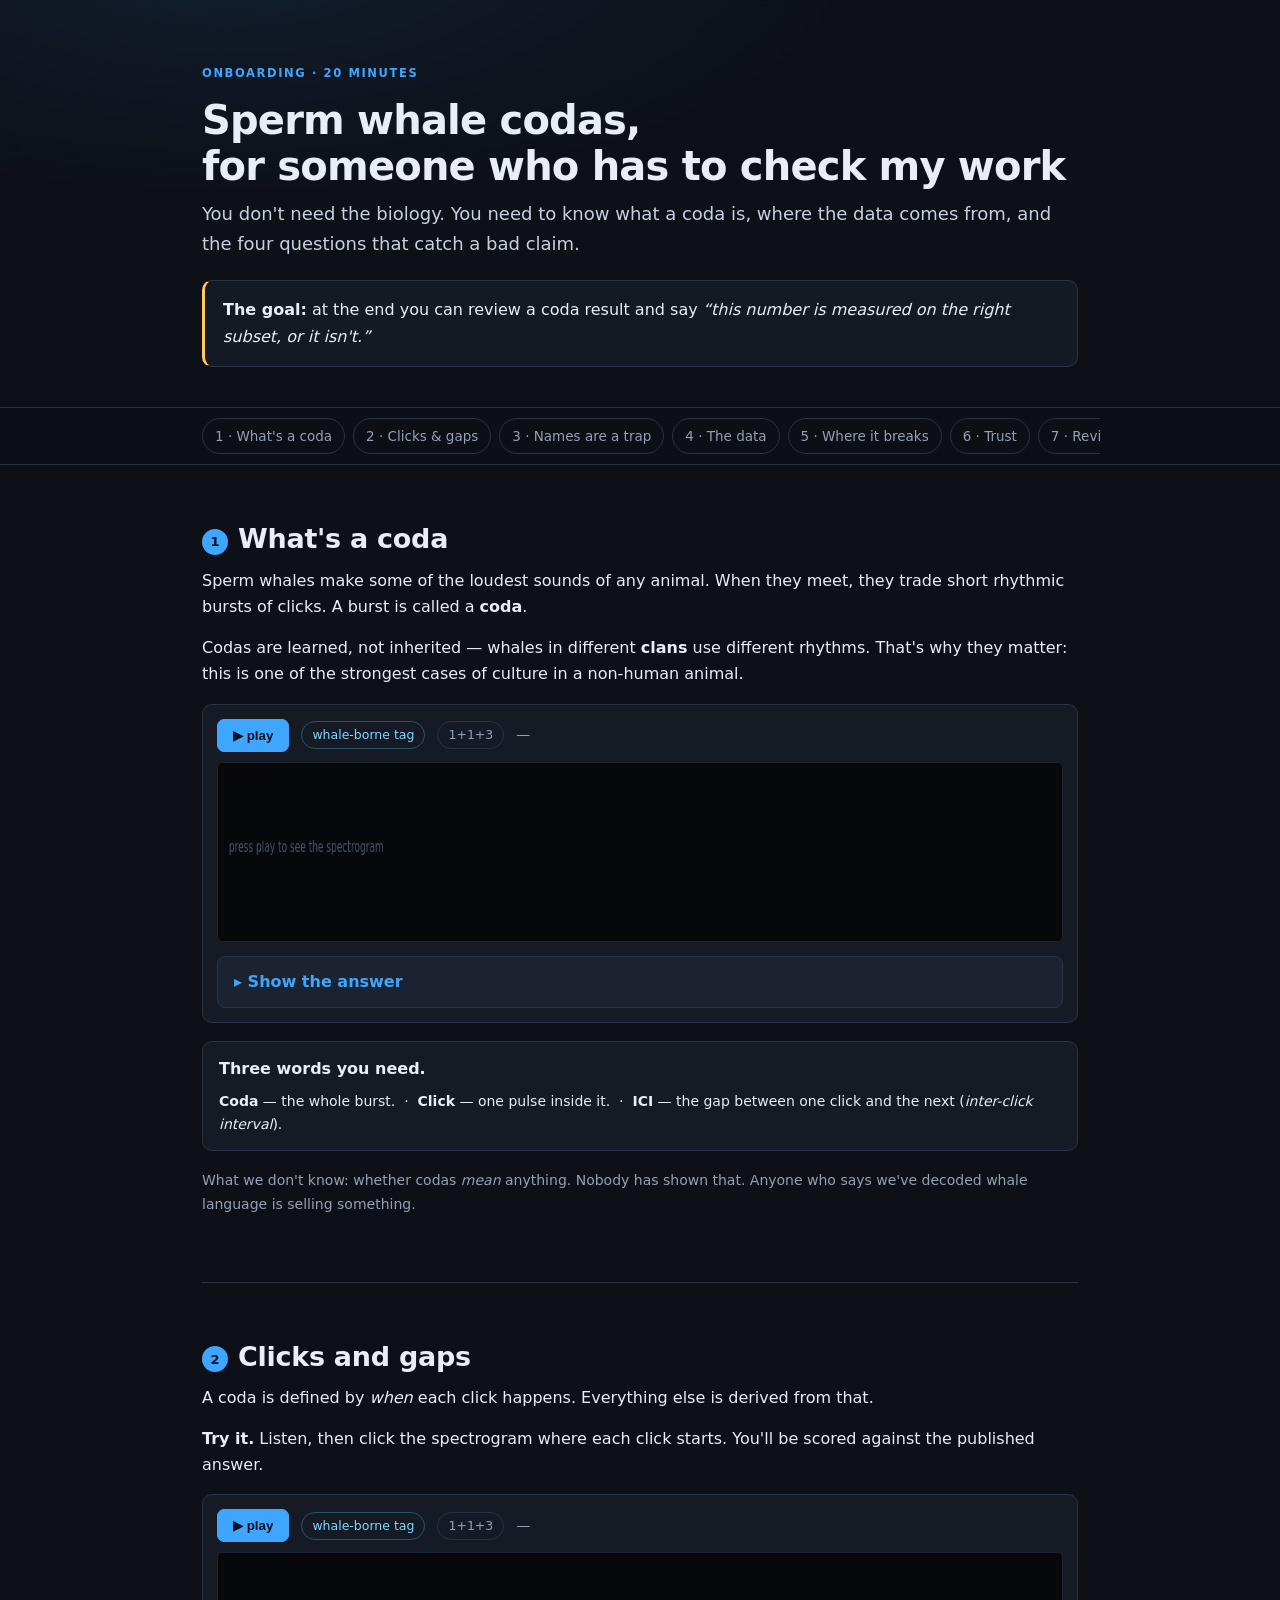
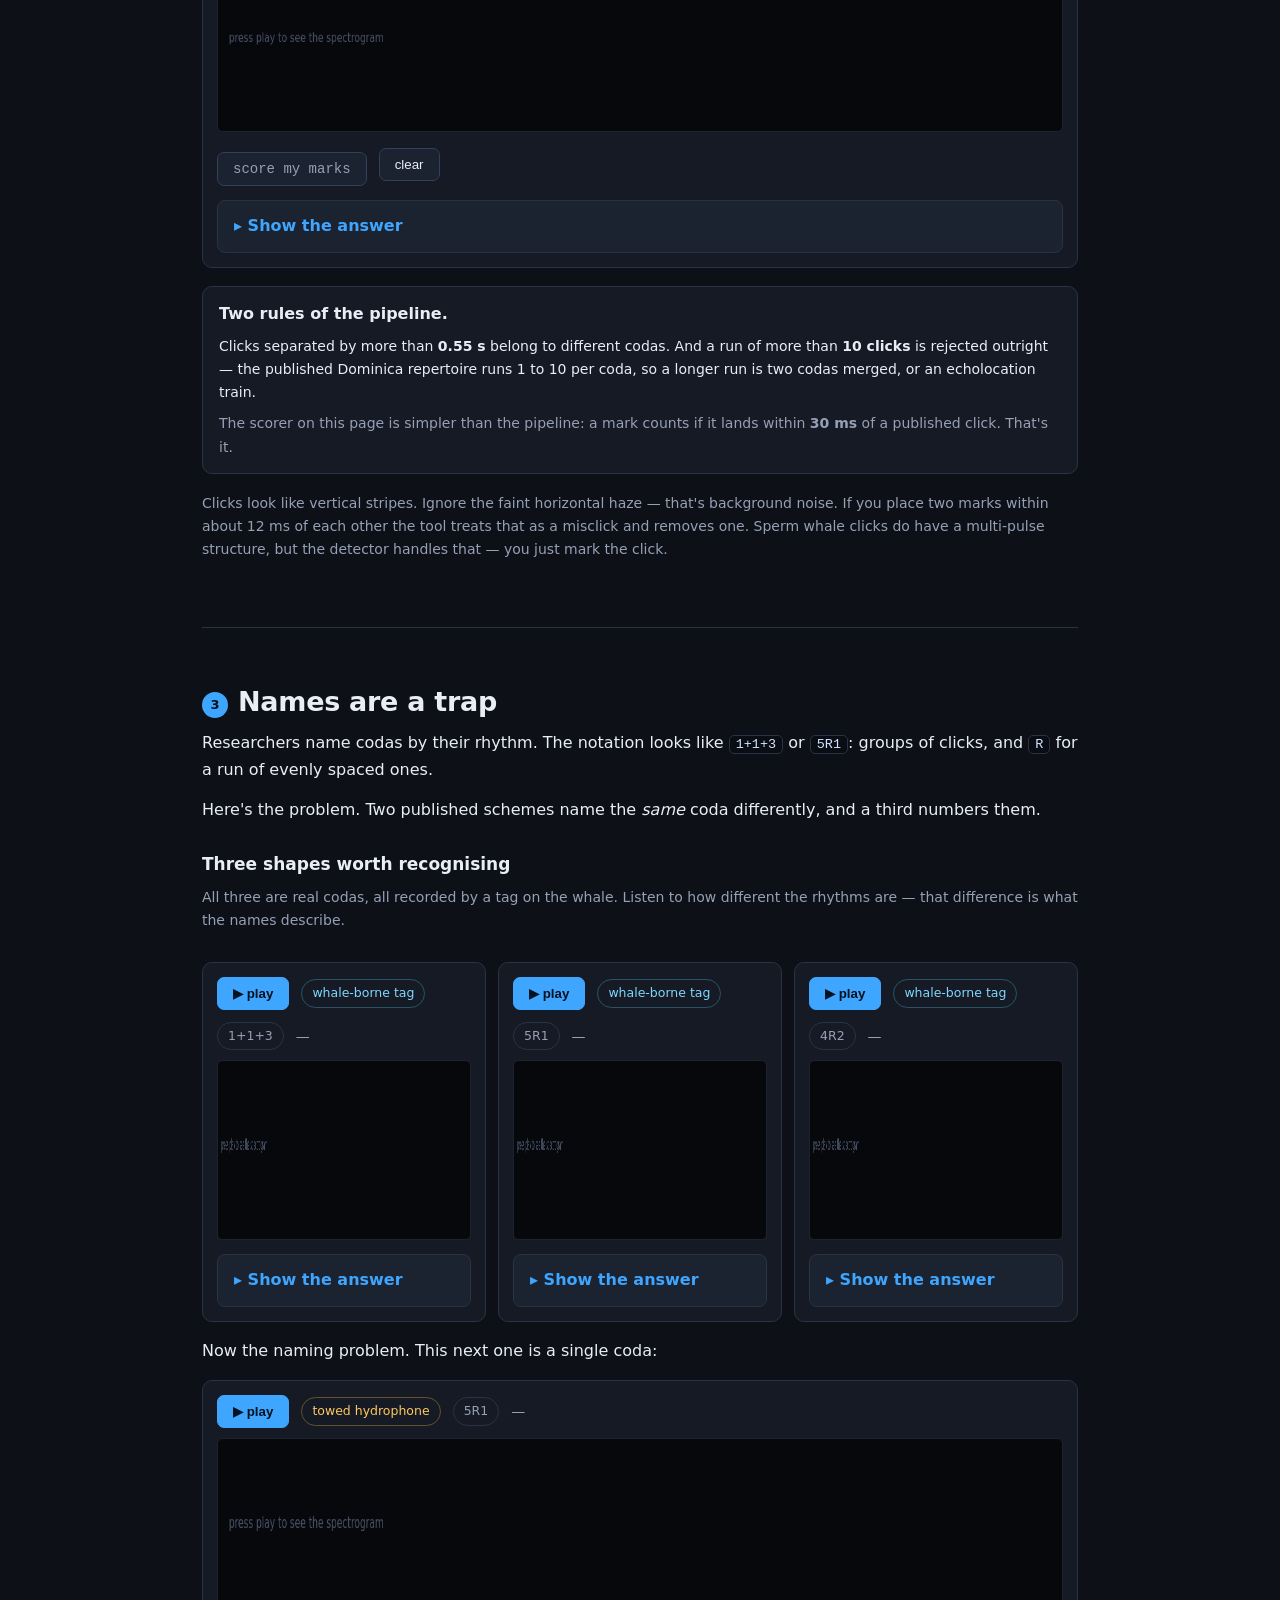
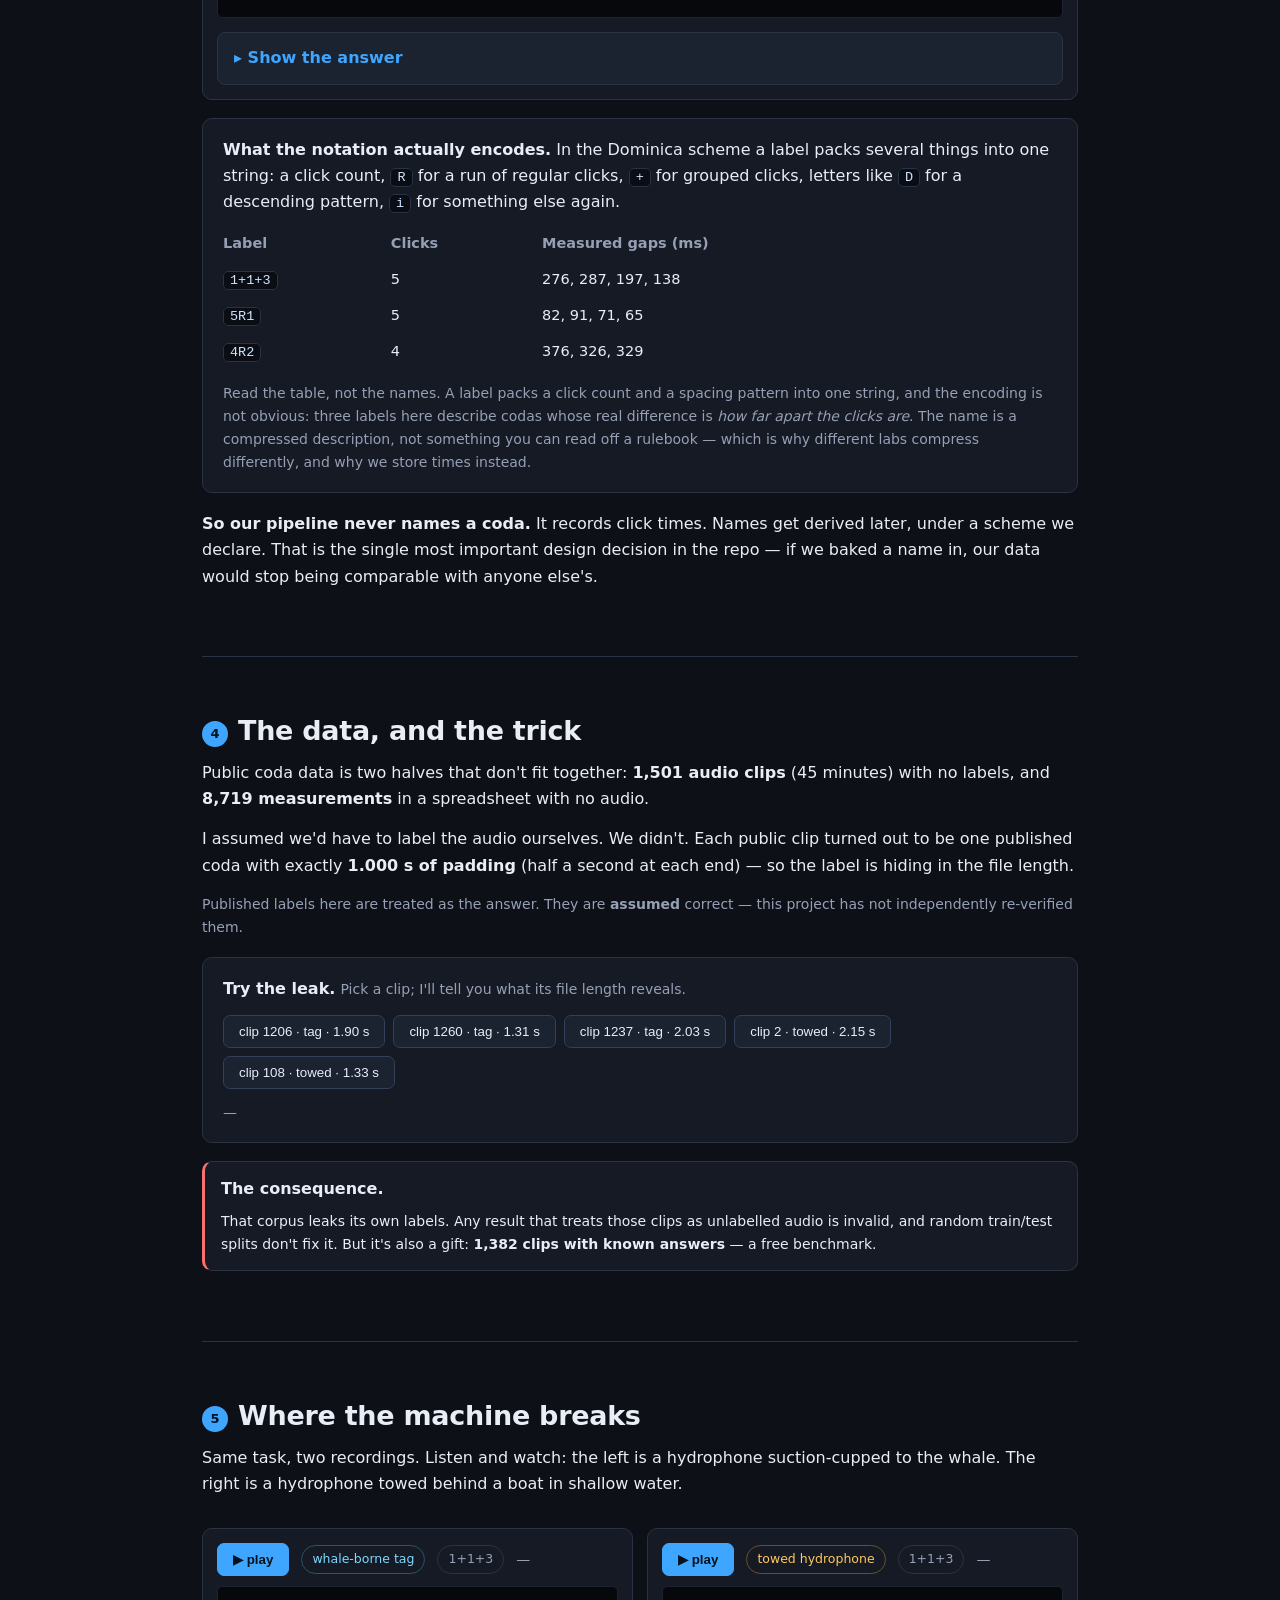
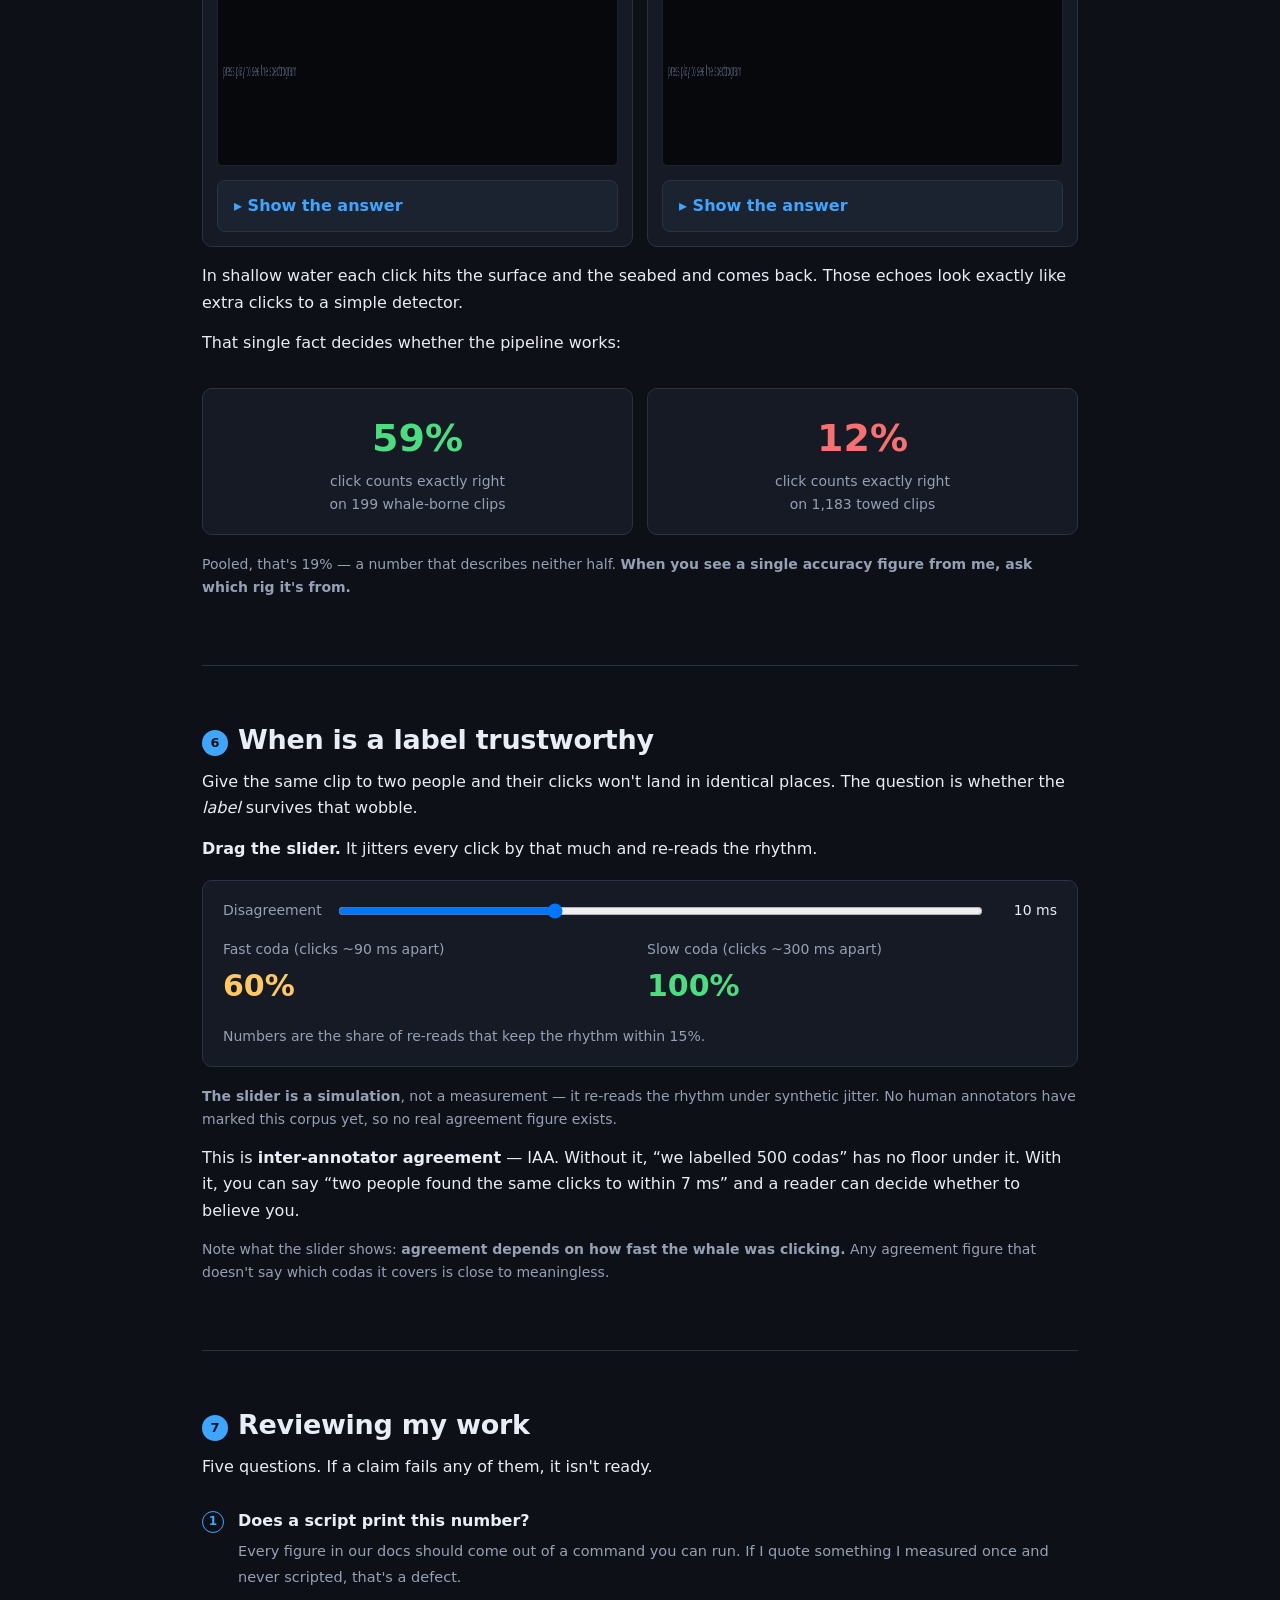
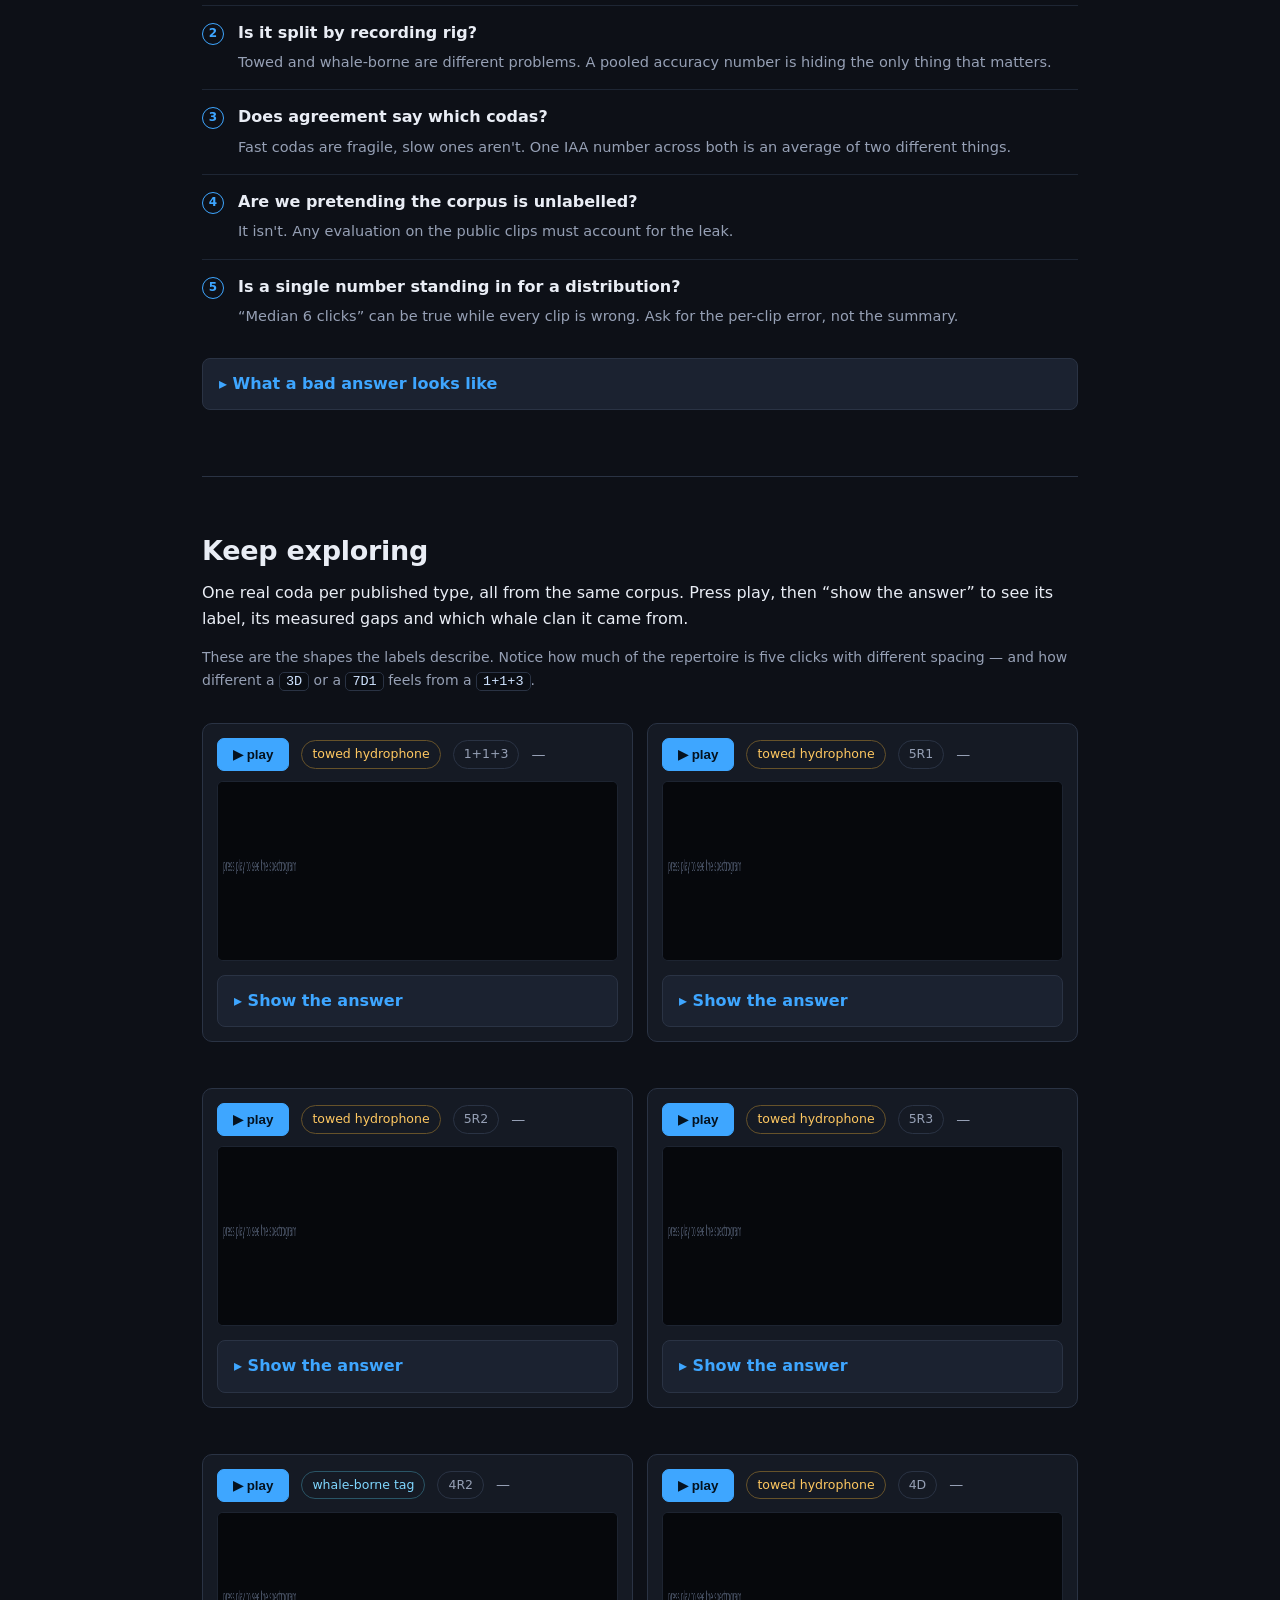
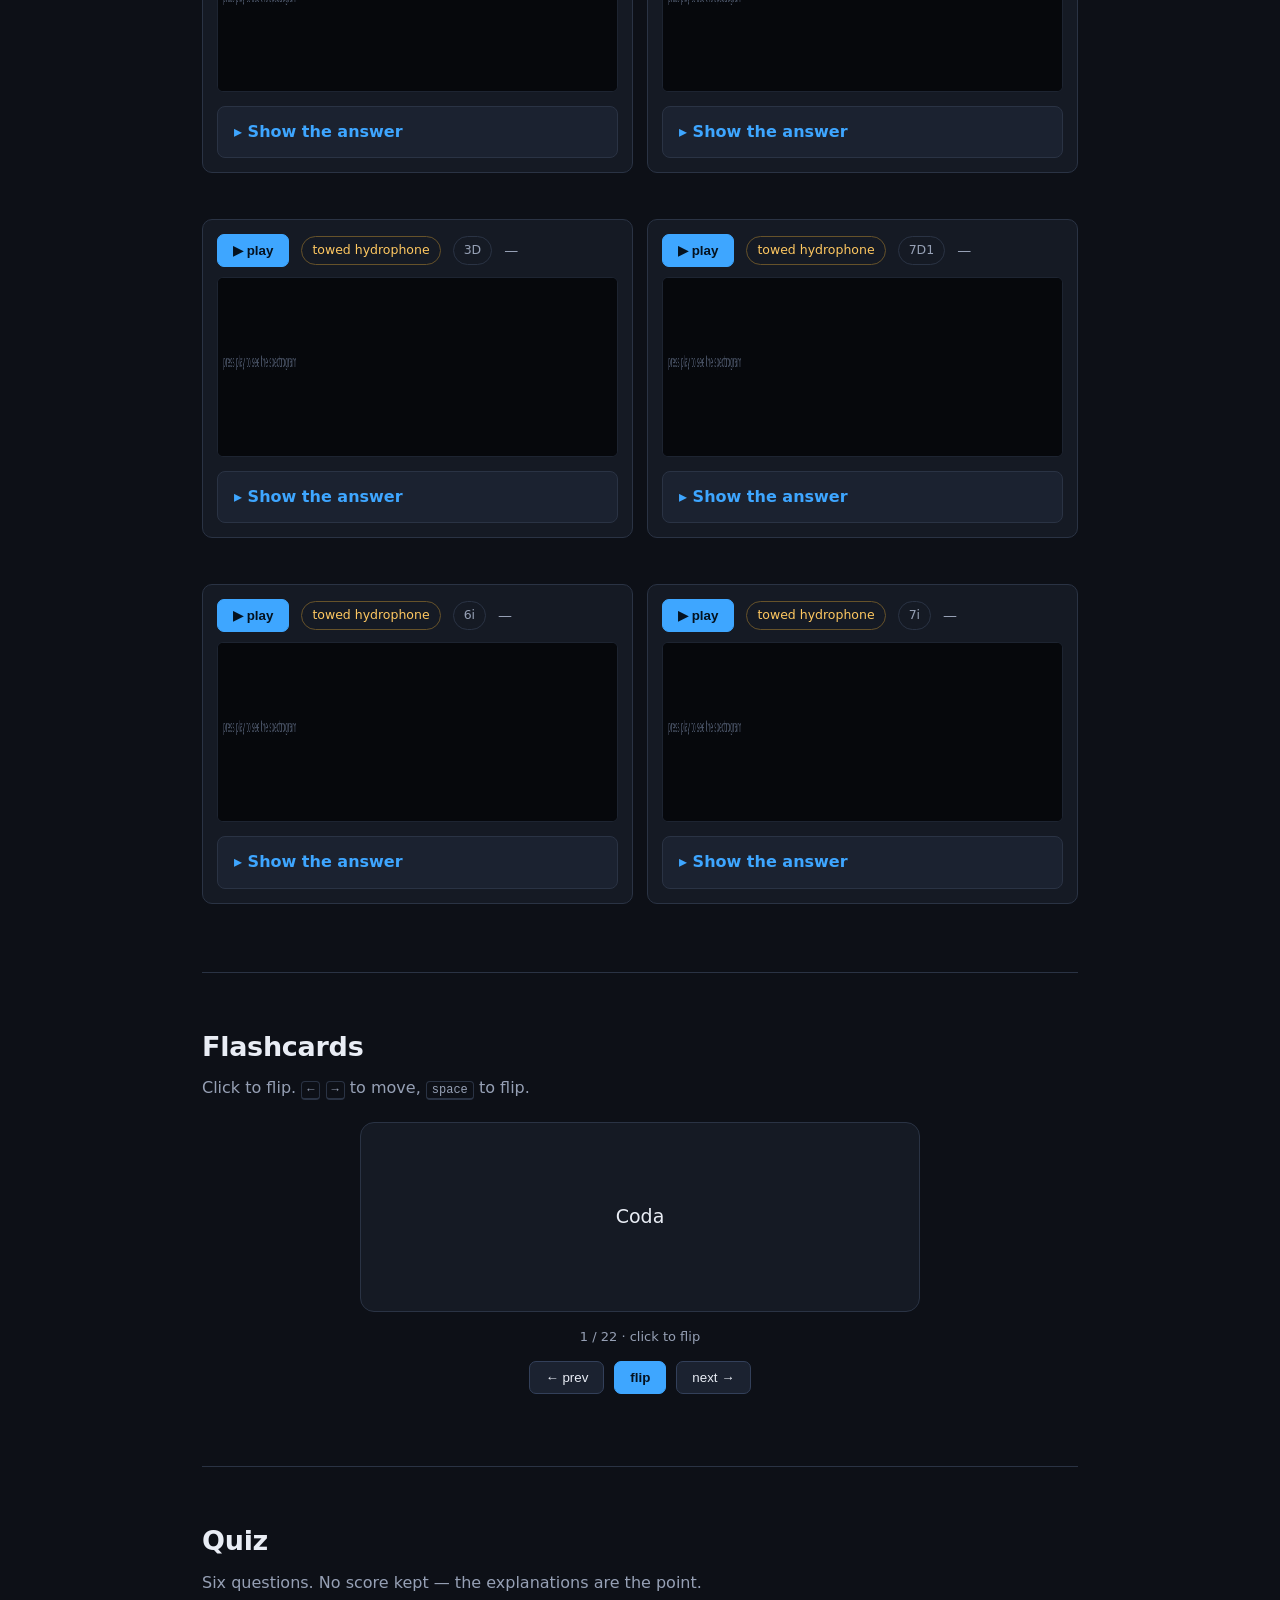
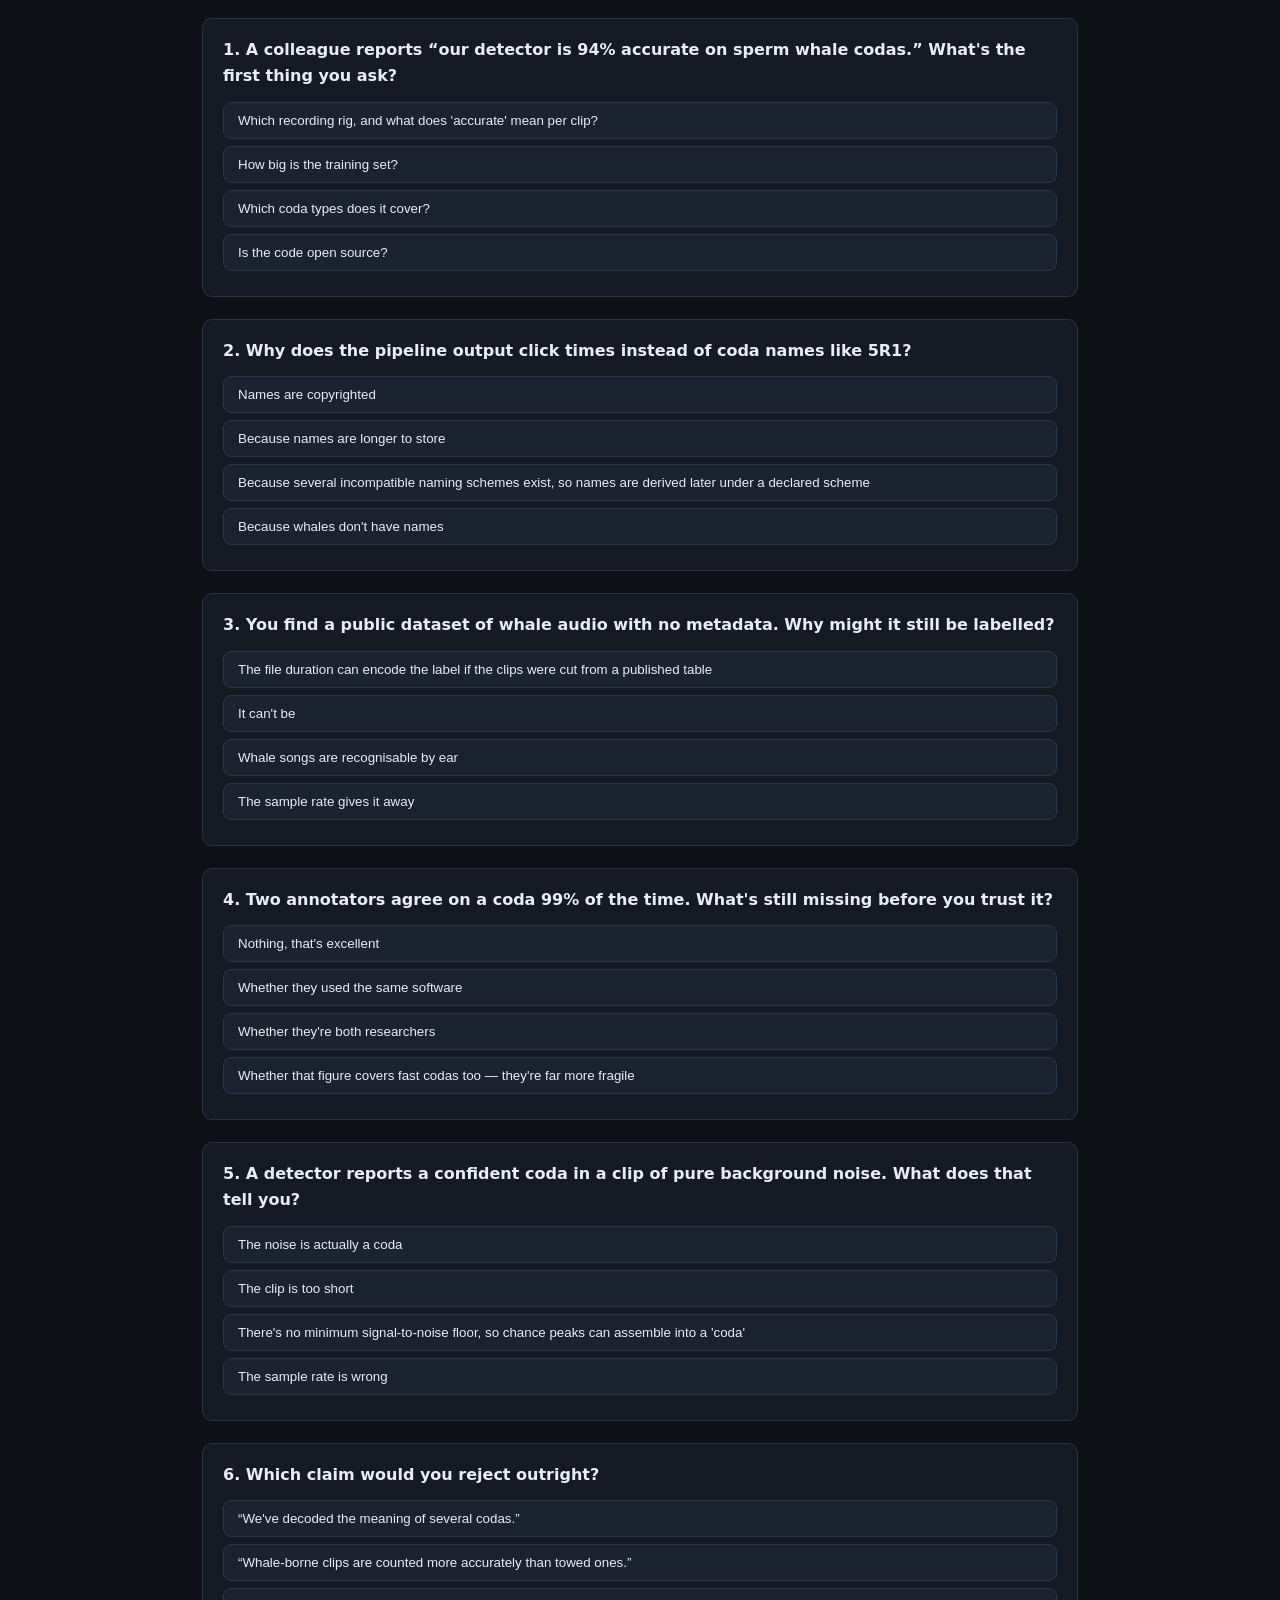
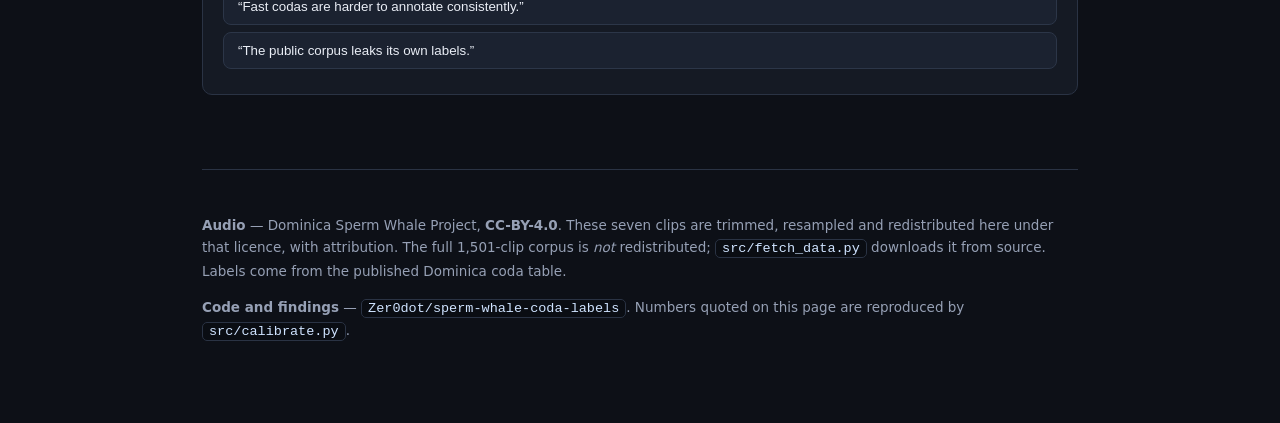
==== site/index.html @ 3d3caa77 "Let the reader browse the repertoire Adds ten more labelled clips, one per published coda type, in a" ====
<!DOCTYPE html>
<html lang="en">
<head>
<meta charset="utf-8">
<meta name="viewport" content="width=device-width,initial-scale=1">
<title>Sperm whale codas — a speedrun</title>
<link rel="stylesheet" href="style.css">
</head>
<body>

<header class="hero">
  <div class="wrap">
    <div class="eyebrow">Onboarding · 20 minutes</div>
    <h1>Sperm whale codas,<br>for someone who has to check my work</h1>
    <p class="lead">You don't need the biology. You need to know what a coda is, where the
      data comes from, and the four questions that catch a bad claim.</p>
    <div class="goal">
      <b>The goal:</b> at the end you can review a coda result and say
      <em>“this number is measured on the right subset, or it isn't.”</em>
    </div>
  </div>
</header>

<nav><div class="wrap">
  <a href="#l1">1 · What's a coda</a>
  <a href="#l2">2 · Clicks &amp; gaps</a>
  <a href="#l3">3 · Names are a trap</a>
  <a href="#l4">4 · The data</a>
  <a href="#l5">5 · Where it breaks</a>
  <a href="#l6">6 · Trust</a>
  <a href="#l7">7 · Reviewing me</a>
  <a href="#explore">Explore</a>
  <a href="#cards">Flashcards</a>
  <a href="#quiz">Quiz</a>
</div></nav>

<main class="wrap">

<!-- ───────────────────────────── 1 ───────────────────────────── -->
<section class="lesson" id="l1">
  <h2><span class="num">1</span>What's a coda</h2>
  <p>Sperm whales make some of the loudest sounds of any animal. When they meet, they trade short
    rhythmic bursts of clicks. A burst is called a <b>coda</b>.</p>
  <p>Codas are learned, not inherited — whales in different <b>clans</b> use different rhythms.
    That's why they matter: this is one of the strongest cases of culture in a non-human animal.</p>

  <div class="player" data-clip="tag113"></div>

  <div class="card tight">
    <b>Three words you need.</b>
    <p class="small" style="margin:8px 0 0">
      <b>Coda</b> — the whole burst. &nbsp;·&nbsp;
      <b>Click</b> — one pulse inside it. &nbsp;·&nbsp;
      <b>ICI</b> — the gap between one click and the next (<i>inter-click interval</i>).
    </p>
  </div>

  <p class="dim small">What we don't know: whether codas <em>mean</em> anything. Nobody has
    shown that. Anyone who says we've decoded whale language is selling something.</p>
</section>

<!-- ───────────────────────────── 2 ───────────────────────────── -->
<section class="lesson" id="l2">
  <h2><span class="num">2</span>Clicks and gaps</h2>
  <p>A coda is defined by <em>when</em> each click happens. Everything else is derived from that.</p>
  <p><b>Try it.</b> Listen, then click the spectrogram where each click starts. You'll be scored
    against the published answer.</p>

  <div class="player" data-clip="slow" data-mode="mark"></div>

  <div class="card tight">
    <b>Two rules of the pipeline.</b>
    <p class="small" style="margin:8px 0 0">
      Clicks separated by more than <b>0.55 s</b> belong to different codas. And a run of more than
      <b>10 clicks</b> is rejected outright — the published Dominica repertoire runs 1 to 10 per
      coda, so a longer run is two codas merged, or an echolocation train.</p>
    <p class="small dim" style="margin:8px 0 0">The scorer on this page is simpler than the
      pipeline: a mark counts if it lands within <b>30 ms</b> of a published click. That's it.</p>
  </div>

  <p class="dim small">Clicks look like vertical stripes. Ignore the faint horizontal haze — that's
    background noise. If you place two marks within about 12 ms of each other the tool treats that as a
    misclick and removes one. Sperm whale clicks do have a multi-pulse structure, but the detector
    handles that — you just mark the click.</p>
</section>

<!-- ───────────────────────────── 3 ───────────────────────────── -->
<section class="lesson" id="l3">
  <h2><span class="num">3</span>Names are a trap</h2>
  <p>Researchers name codas by their rhythm. The notation looks like <code>1+1+3</code> or
    <code>5R1</code>: groups of clicks, and <code>R</code> for a run of evenly spaced ones.</p>
  <p>Here's the problem. Two published schemes name the <em>same</em> coda differently, and a third
    numbers them.</p>

  <h3>Three shapes worth recognising</h3>
  <p class="dim small">All three are real codas, all recorded by a tag on the whale. Listen to how
    different the rhythms are — that difference is what the names describe.</p>
  <div class="grid3">
    <div class="player" data-clip="tag113"></div>
    <div class="player" data-clip="tag5r1"></div>
    <div class="player" data-clip="tag4r2"></div>
  </div>

  <p>Now the naming problem. This next one is a single coda:</p>
  <div class="player" data-clip="towed-clean" data-mode="plain"></div>

  <div class="card">
    <p style="margin:0 0 10px"><b>What the notation actually encodes.</b> In the Dominica scheme a
      label packs several things into one string: a click count, <code>R</code> for a run of regular
      clicks, <code>+</code> for grouped clicks, letters like <code>D</code> for a descending
      pattern, <code>i</code> for something else again.</p>
    <table style="width:100%;border-collapse:collapse;font-size:14.5px">
      <thead><tr style="color:var(--dim);text-align:left"><th style="padding:6px 0">Label</th><th>Clicks</th><th>Measured gaps (ms)</th></tr></thead>
      <tbody id="shapeTable"><tr><td colspan="3" class="dim small">loading…</td></tr></tbody>
    </table>
    <p class="small dim" style="margin:12px 0 0">Read the table, not the names. A label packs a
      click count and a spacing pattern into one string, and the encoding is not obvious: three
      labels here describe codas whose real difference is <em>how far apart the clicks are</em>. The
      name is a compressed description, not something you can read off a rulebook — which is why
      different labs compress differently, and why we store times instead.</p>
  </div>

  <p><b>So our pipeline never names a coda.</b> It records click times. Names get derived later,
    under a scheme we declare. That is the single most important design decision in the repo — if we
    baked a name in, our data would stop being comparable with anyone else's.</p>
</section>

<!-- ───────────────────────────── 4 ───────────────────────────── -->
<section class="lesson" id="l4">
  <h2><span class="num">4</span>The data, and the trick</h2>
  <p>Public coda data is two halves that don't fit together: <b>1,501 audio clips</b> (45 minutes)
    with no labels, and <b>8,719 measurements</b> in a spreadsheet with no audio.</p>
  <p>I assumed we'd have to label the audio ourselves. We didn't. Each public clip turned out to be
    one published coda with exactly <b>1.000 s of padding</b> (half a second at each end) — so the
    label is hiding in the file length.</p>
  <p class="dim small">Published labels here are treated as the answer. They are <b>assumed</b>
    correct — this project has not independently re-verified them.</p>

  <div class="card" id="leak">
    <b>Try the leak.</b> <span class="dim small">Pick a clip; I'll tell you what its file length reveals.</span>
    <div style="display:flex;gap:8px;flex-wrap:wrap;margin:12px 0" id="leakBtns"></div>
    <div id="leakOut" class="small dim">—</div>
  </div>

  <div class="card tight" style="border-left:3px solid var(--bad)">
    <b>The consequence.</b>
    <p class="small" style="margin:8px 0 0">That corpus leaks its own labels. Any result that treats
      those clips as unlabelled audio is invalid, and random train/test splits don't fix it. But it's
      also a gift: <b>1,382 clips with known answers</b> — a free benchmark.</p>
  </div>
</section>

<!-- ───────────────────────────── 5 ───────────────────────────── -->
<section class="lesson" id="l5">
  <h2><span class="num">5</span>Where the machine breaks</h2>
  <p>Same task, two recordings. Listen and watch: the left is a hydrophone suction-cupped to the
    whale. The right is a hydrophone towed behind a boat in shallow water.</p>

  <div class="grid2">
    <div class="player" data-clip="tag113"></div>
    <div class="player" data-clip="towed-echoes"></div>
  </div>

  <p>In shallow water each click hits the surface and the seabed and comes back. Those echoes look
    exactly like extra clicks to a simple detector.</p>
  <p>That single fact decides whether the pipeline works:</p>

  <div class="grid2">
    <div class="card" style="text-align:center">
      <div style="font-size:38px;font-weight:700;color:var(--good)">59%</div>
      <div class="dim small">click counts exactly right<br>on 199 whale-borne clips</div>
    </div>
    <div class="card" style="text-align:center">
      <div style="font-size:38px;font-weight:700;color:var(--bad)">12%</div>
      <div class="dim small">click counts exactly right<br>on 1,183 towed clips</div>
    </div>
  </div>

  <p class="dim small">Pooled, that's 19% — a number that describes neither half. <b>When you see a
    single accuracy figure from me, ask which rig it's from.</b></p>
</section>

<!-- ───────────────────────────── 6 ───────────────────────────── -->
<section class="lesson" id="l6">
  <h2><span class="num">6</span>When is a label trustworthy</h2>
  <p>Give the same clip to two people and their clicks won't land in identical places. The question
    is whether the <em>label</em> survives that wobble.</p>
  <p><b>Drag the slider.</b> It jitters every click by that much and re-reads the rhythm.</p>

  <div class="card" id="stab">
    <div style="display:flex;align-items:center;gap:14px;flex-wrap:wrap">
      <label class="small dim" for="jit">Disagreement</label>
      <input id="jit" type="range" min="0" max="30" value="10" style="flex:1;min-width:180px">
      <span id="jitv" class="small" style="width:58px;text-align:right">10 ms</span>
    </div>
    <div class="grid2" style="margin-top:16px">
      <div><div class="small dim">Fast coda (clicks ~90 ms apart)</div>
        <div id="stabFast" style="font-size:30px;font-weight:700">—</div></div>
      <div><div class="small dim">Slow coda (clicks ~300 ms apart)</div>
        <div id="stabSlow" style="font-size:30px;font-weight:700">—</div></div>
    </div>
    <p class="small dim" style="margin:14px 0 0">Numbers are the share of re-reads that keep the
      rhythm within 15%.</p>
  </div>

  <p class="dim small"><b>The slider is a simulation</b>, not a measurement — it re-reads the
    rhythm under synthetic jitter. No human annotators have marked this corpus yet, so no real
    agreement figure exists.</p>
  <p>This is <b>inter-annotator agreement</b> — IAA. Without it, “we labelled 500 codas” has no
    floor under it. With it, you can say “two people found the same clicks to within 7 ms” and a
    reader can decide whether to believe you.</p>
  <p class="dim small">Note what the slider shows: <b>agreement depends on how fast the whale was
    clicking.</b> Any agreement figure that doesn't say which codas it covers is close to meaningless.</p>
</section>

<!-- ───────────────────────────── 7 ───────────────────────────── -->
<section class="lesson" id="l7">
  <h2><span class="num">7</span>Reviewing my work</h2>
  <p>Five questions. If a claim fails any of them, it isn't ready.</p>
  <ul class="check">
    <li><span class="mk">1</span><div class="q"><b>Does a script print this number?</b>
      <span>Every figure in our docs should come out of a command you can run. If I quote something
      I measured once and never scripted, that's a defect.</span></div></li>
    <li><span class="mk">2</span><div class="q"><b>Is it split by recording rig?</b>
      <span>Towed and whale-borne are different problems. A pooled accuracy number is hiding the
      only thing that matters.</span></div></li>
    <li><span class="mk">3</span><div class="q"><b>Does agreement say which codas?</b>
      <span>Fast codas are fragile, slow ones aren't. One IAA number across both is an average of
      two different things.</span></div></li>
    <li><span class="mk">4</span><div class="q"><b>Are we pretending the corpus is unlabelled?</b>
      <span>It isn't. Any evaluation on the public clips must account for the leak.</span></div></li>
    <li><span class="mk">5</span><div class="q"><b>Is a single number standing in for a
      distribution?</b>
      <span>“Median 6 clicks” can be true while every clip is wrong. Ask for the per-clip error,
      not the summary.</span></div></li>
  </ul>

  <details>
    <summary>What a bad answer looks like</summary>
    <p class="small">“The detector is 95% accurate on codas.” No rig, no per-clip error, no script,
      measured on a corpus that leaks its labels. Every one of those is a hole a reviewer should
      push on — and I will have made some of these mistakes. That's what this page is for.</p>
  </details>
</section>

<!-- ───────────────────────────── explore ───────────────────────────── -->
<section class="lesson" id="explore">
  <h2>Keep exploring</h2>
  <p>One real coda per published type, all from the same corpus. Press play, then “show the answer”
    to see its label, its measured gaps and which whale clan it came from.</p>
  <p class="dim small">These are the shapes the labels describe. Notice how much of the repertoire
    is five clicks with different spacing — and how different a <code>3D</code> or a <code>7D1</code>
    feels from a <code>1+1+3</code>.</p>
  <div class="grid2" id="exploreGrid"></div>
</section>

<!-- ───────────────────────────── cards ───────────────────────────── -->
<section class="lesson" id="cards">
  <h2>Flashcards</h2>
  <p class="dim">Click to flip. <span class="kbd">←</span> <span class="kbd">→</span> to move,
    <span class="kbd">space</span> to flip.</p>
  <div class="deck">
    <div class="flash" id="flash"><span id="flashText">Loading…</span></div>
    <div class="meta" id="flashMeta"></div>
    <div style="display:flex;gap:10px">
      <button id="fPrev">← prev</button>
      <button id="fFlip" class="primary">flip</button>
      <button id="fNext">next →</button>
    </div>
  </div>
</section>

<!-- ───────────────────────────── quiz ───────────────────────────── -->
<section class="lesson" id="quiz">
  <h2>Quiz</h2>
  <p class="dim">Six questions. No score kept — the explanations are the point.</p>
  <div id="quizBox"></div>
  <div class="card" id="quizScore" style="display:none"></div>
</section>

<footer>
  <p><b>Audio</b> — Dominica Sperm Whale Project, <b>CC-BY-4.0</b>. These seven clips are trimmed,
    resampled and redistributed here under that licence, with attribution. The full 1,501-clip
    corpus is <em>not</em> redistributed; <code>src/fetch_data.py</code> downloads it from source.
    Labels come from the published Dominica coda table.</p>
  <p><b>Code and findings</b> — <code>Zer0dot/sperm-whale-coda-labels</code>. Numbers quoted on this
    page are reproduced by <code>src/calibrate.py</code>.</p>
</footer>

</main>
<script src="app.js"></script>
</body>
</html>
---- site/style.css ----
:root{
  --bg:#0d1017; --panel:#151a24; --panel2:#1b2230; --line:#2a3344;
  --ink:#e9edf5; --dim:#96a0b5; --accent:#3ea6ff; --warm:#ffc861;
  --good:#4ade80; --bad:#f87171; --radius:10px;
}
*{box-sizing:border-box}
html{scroll-behavior:smooth}
body{margin:0;background:var(--bg);color:var(--ink);
  font:16px/1.65 ui-sans-serif,system-ui,-apple-system,"Segoe UI",sans-serif;
  -webkit-font-smoothing:antialiased}
.wrap{max-width:920px;margin:0 auto;padding:0 22px}
h1{font-size:clamp(26px,4vw,40px);line-height:1.15;margin:0 0 10px;letter-spacing:-.02em}
h2{font-size:clamp(20px,2.6vw,27px);margin:0 0 6px;letter-spacing:-.01em}
h3{font-size:17px;margin:26px 0 8px}
p{margin:0 0 14px}
a{color:var(--accent)}
code{background:#0a0d13;border:1px solid var(--line);border-radius:5px;padding:1px 6px;
  font:13.5px/1.5 ui-monospace,SFMono-Regular,Menlo,monospace;color:#cfe3ff}
.lead{font-size:18px;color:#c7d0e0}
.dim{color:var(--dim)}
.small{font-size:14px}

/* hero */
header.hero{padding:64px 0 40px;border-bottom:1px solid var(--line);
  background:radial-gradient(900px 340px at 18% -10%,#1b3a5c55,transparent 70%)}
.eyebrow{text-transform:uppercase;letter-spacing:.14em;font-size:11.5px;
  color:var(--accent);margin-bottom:14px;font-weight:600}
.goal{margin-top:22px;padding:16px 18px;border:1px solid var(--line);
  border-left:3px solid var(--warm);border-radius:var(--radius);background:#141a24}

/* nav chips */
nav{position:sticky;top:0;z-index:20;background:#0d1017ee;backdrop-filter:blur(8px);
  border-bottom:1px solid var(--line);padding:10px 0}
nav .wrap{display:flex;gap:8px;overflow-x:auto;scrollbar-width:none}
nav .wrap::-webkit-scrollbar{display:none}
nav a{flex:0 0 auto;padding:6px 12px;border:1px solid var(--line);border-radius:99px;
  color:var(--dim);text-decoration:none;font-size:13.5px;white-space:nowrap}
nav a:hover{color:var(--ink);border-color:var(--accent)}

/* lessons */
section.lesson{padding:52px 0;border-bottom:1px solid var(--line)}
.num{display:inline-flex;align-items:center;justify-content:center;width:26px;height:26px;
  border-radius:50%;background:var(--accent);color:#05121f;font-weight:700;font-size:13px;
  margin-right:10px;vertical-align:2px}
.card{background:var(--panel);border:1px solid var(--line);border-radius:var(--radius);
  padding:18px 20px;margin:18px 0}
.card.tight{padding:14px 16px}
.grid2{display:grid;grid-template-columns:1fr 1fr;gap:14px}
.grid3{display:grid;grid-template-columns:repeat(3,1fr);gap:12px}
@media(max-width:760px){.grid3{grid-template-columns:1fr}}
@media(max-width:700px){.grid2{grid-template-columns:1fr}}

/* audio */
.player{background:var(--panel);border:1px solid var(--line);border-radius:var(--radius);
  padding:14px;margin:16px 0}
.player .row{display:flex;align-items:center;gap:12px;flex-wrap:wrap;margin-bottom:10px}
canvas.spec{display:block;width:100%;height:180px;background:#06080c;border-radius:6px;
  border:1px solid #1d2431}
canvas.spec.tall{height:220px}
button{background:var(--panel2);color:var(--ink);border:1px solid #33405a;border-radius:7px;
  padding:8px 15px;font:15px inherit;cursor:pointer;transition:.12s}
button:hover{background:#232c3d;border-color:var(--accent)}
button.primary{background:var(--accent);border-color:var(--accent);color:#05121f;font-weight:600}
button.primary:hover{filter:brightness(1.1)}
button:disabled{opacity:.45;cursor:default}
.pill{display:inline-block;padding:3px 10px;border-radius:99px;font-size:12.5px;
  border:1px solid var(--line);color:var(--dim)}
.pill.tag{color:#7fd7ff;border-color:#2a5566}
.pill.towed{color:#ffc861;border-color:#66522a}

/* reveal */
details{background:var(--panel2);border:1px solid var(--line);border-radius:8px;
  padding:12px 16px;margin:14px 0}
details summary{cursor:pointer;color:var(--accent);font-weight:600;list-style:none}
details summary::-webkit-details-marker{display:none}
details summary::before{content:"▸ ";transition:.15s}
details[open] summary::before{content:"▾ "}
details[open] summary{margin-bottom:10px}

/* score / feedback */
.score{font:14px ui-monospace,monospace;color:var(--dim);margin-top:10px}
.score b{color:var(--ink)}
.ok{color:var(--good)} .no{color:var(--bad)}

/* flashcards */
.deck{display:flex;flex-direction:column;align-items:center;gap:14px;margin:20px 0}
.flash{width:100%;max-width:560px;min-height:190px;background:var(--panel);
  border:1px solid var(--line);border-radius:14px;padding:28px;cursor:pointer;
  display:flex;align-items:center;justify-content:center;text-align:center;
  font-size:19px;line-height:1.5;transition:.15s;user-select:none}
.flash:hover{border-color:var(--accent)}
.flash.back{background:linear-gradient(180deg,#17243a,#151a24);border-color:#2f4c72}
.flash .hint{position:absolute;bottom:10px;font-size:12px;color:#5b667c}
.deck .meta{font-size:13px;color:var(--dim)}

/* quiz */
.q{margin:22px 0;padding:18px 20px;background:var(--panel);border:1px solid var(--line);
  border-radius:var(--radius)}
.q .stem{font-weight:600;margin-bottom:12px}
.opt{display:block;width:100%;text-align:left;margin:7px 0;padding:10px 14px;
  background:var(--panel2);border:1px solid #2c3648;border-radius:8px;cursor:pointer;
  font:15px inherit;color:var(--ink)}
.opt:hover{border-color:var(--accent)}
.opt.correct{border-color:var(--good);background:#14301f}
.opt.wrong{border-color:var(--bad);background:#301616}
.why{margin-top:10px;font-size:14.5px;color:var(--dim);display:none}
.why.show{display:block}

/* checklist */
.check{list-style:none;padding:0;margin:0}
.check li{padding:14px 0;border-bottom:1px solid #1e2634;display:flex;gap:14px}
.check li:last-child{border-bottom:0}
.check .mk{flex:0 0 auto;width:22px;height:22px;border-radius:50%;border:1.5px solid var(--accent);
  color:var(--accent);font-size:12px;display:flex;align-items:center;justify-content:center;
  margin-top:3px;font-weight:700}
.check .q{background:none;border:0;padding:0;margin:0}
.check .q b{display:block;margin-bottom:3px}
.check .q span{color:var(--dim);font-size:14.5px}

footer{padding:44px 0 70px;color:var(--dim);font-size:13.5px}
.kbd{font:12px ui-monospace,monospace;border:1px solid var(--line);border-bottom-width:2px;
  border-radius:4px;padding:1px 5px;color:var(--dim)}
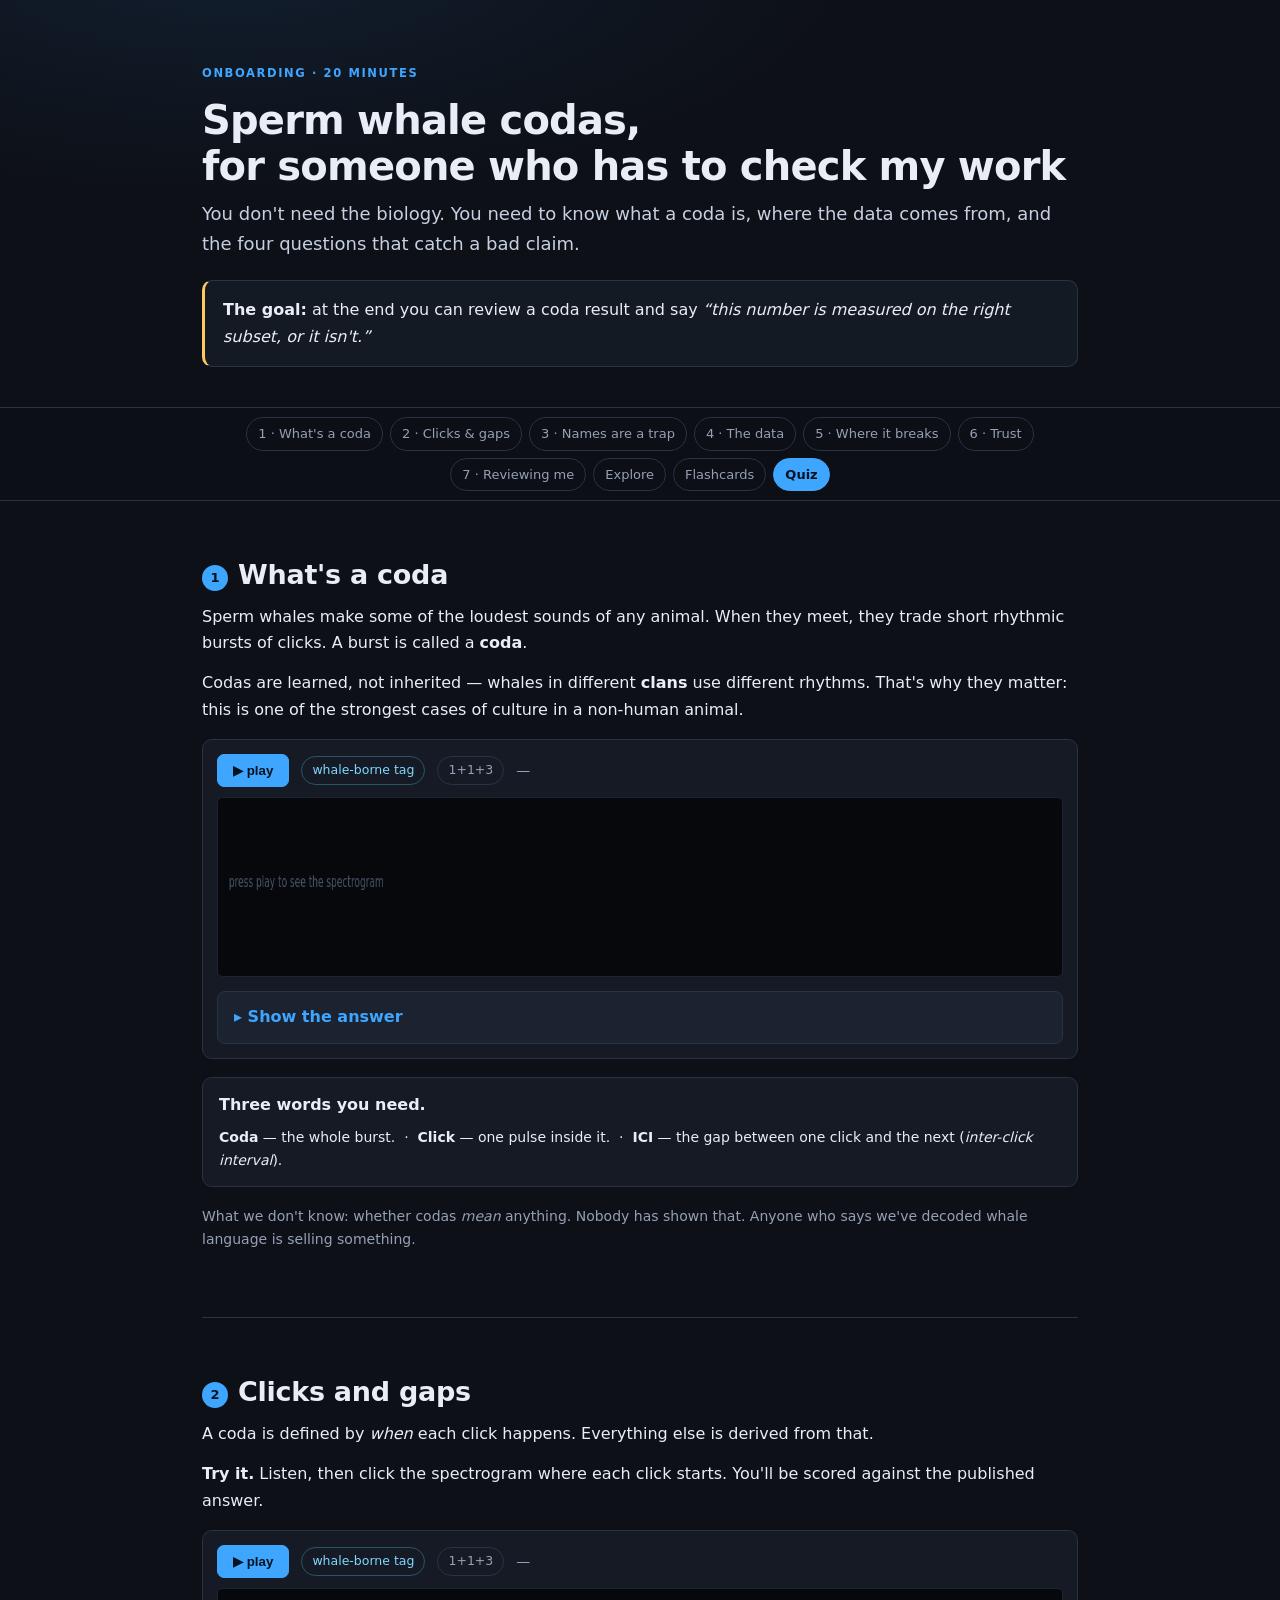
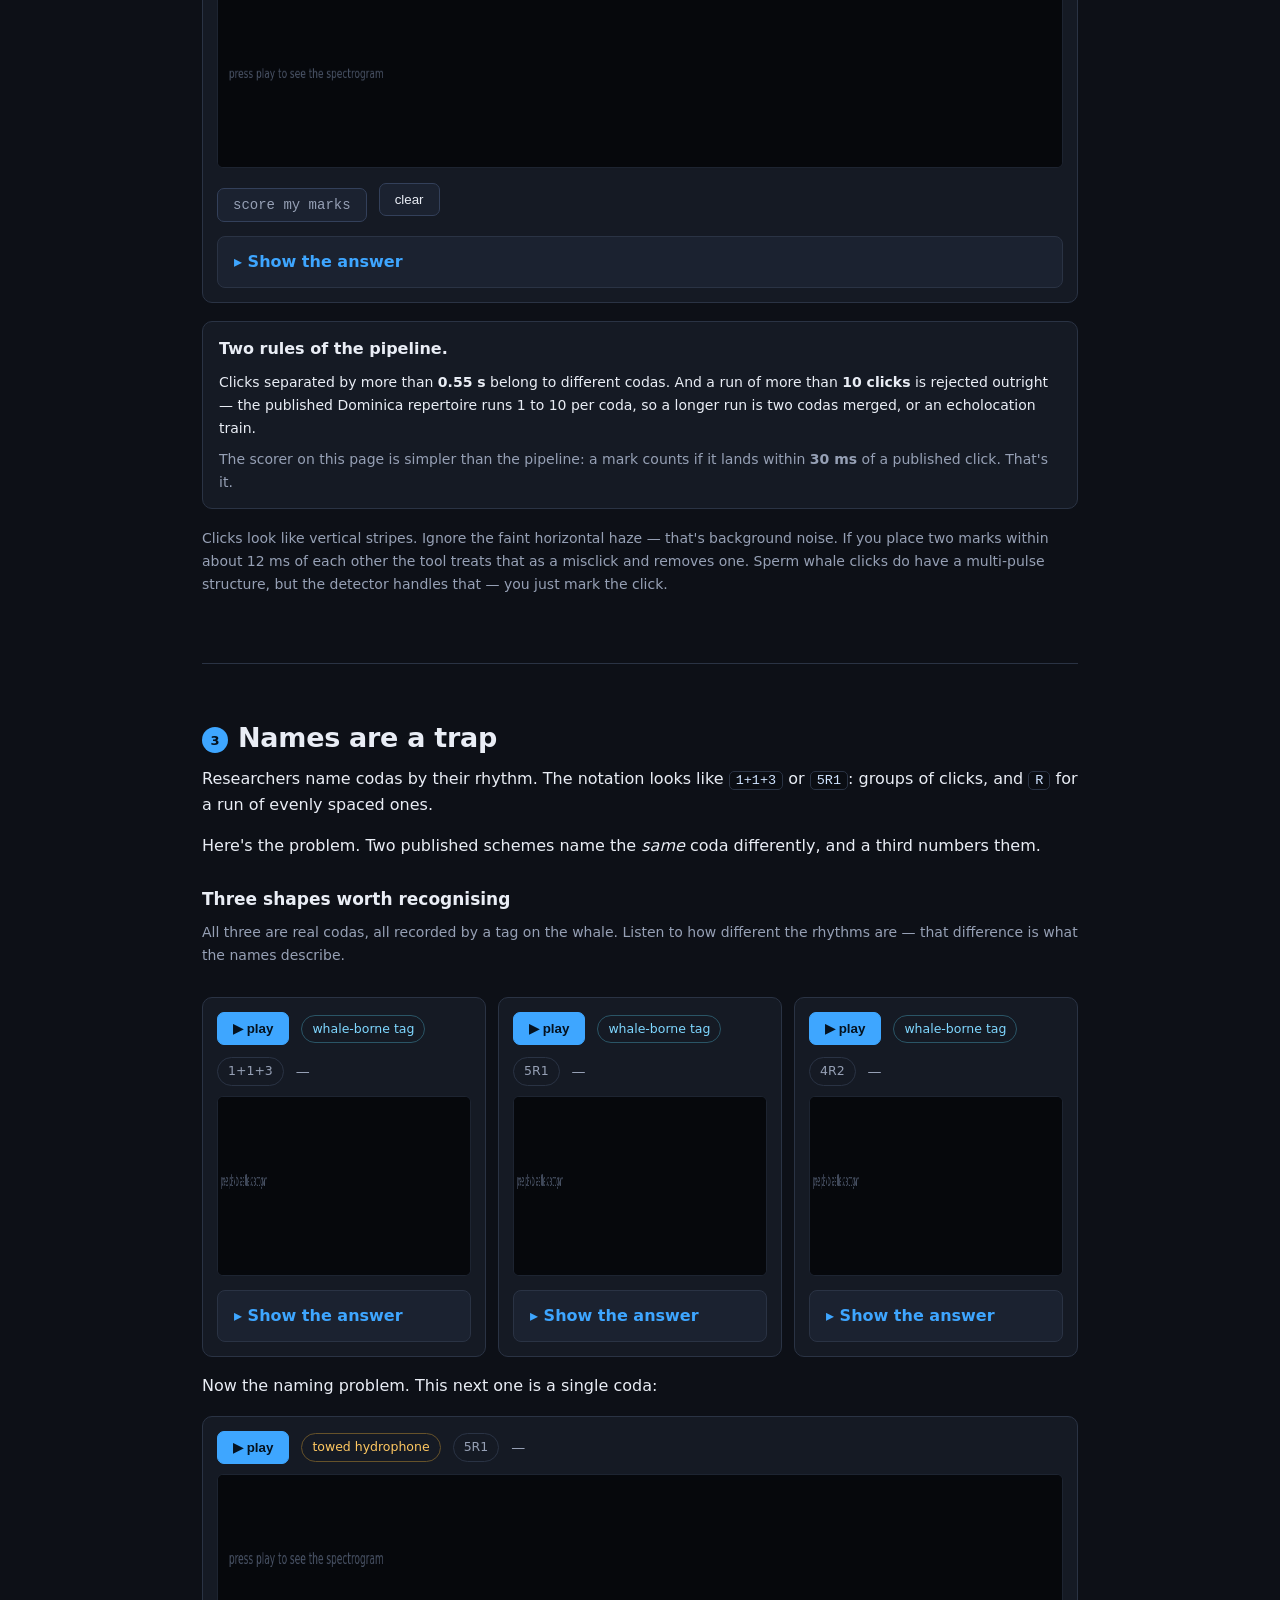
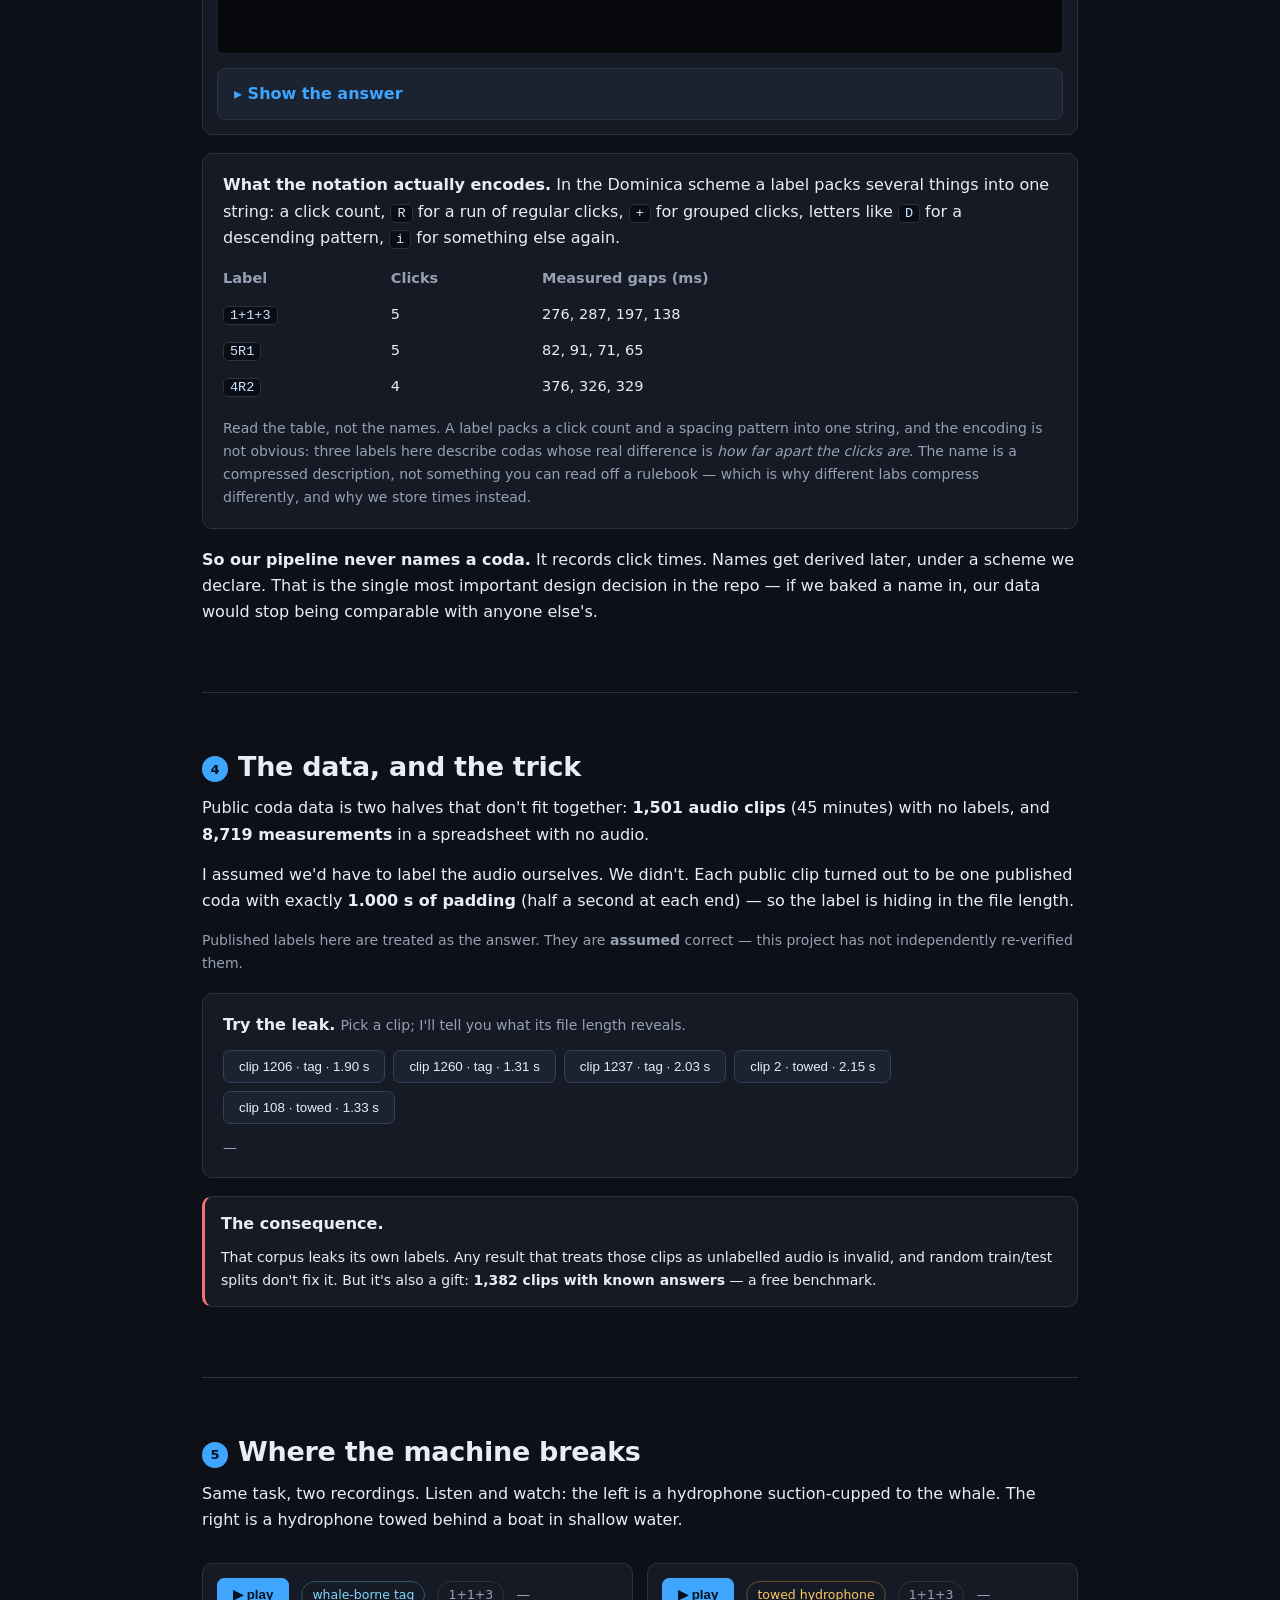
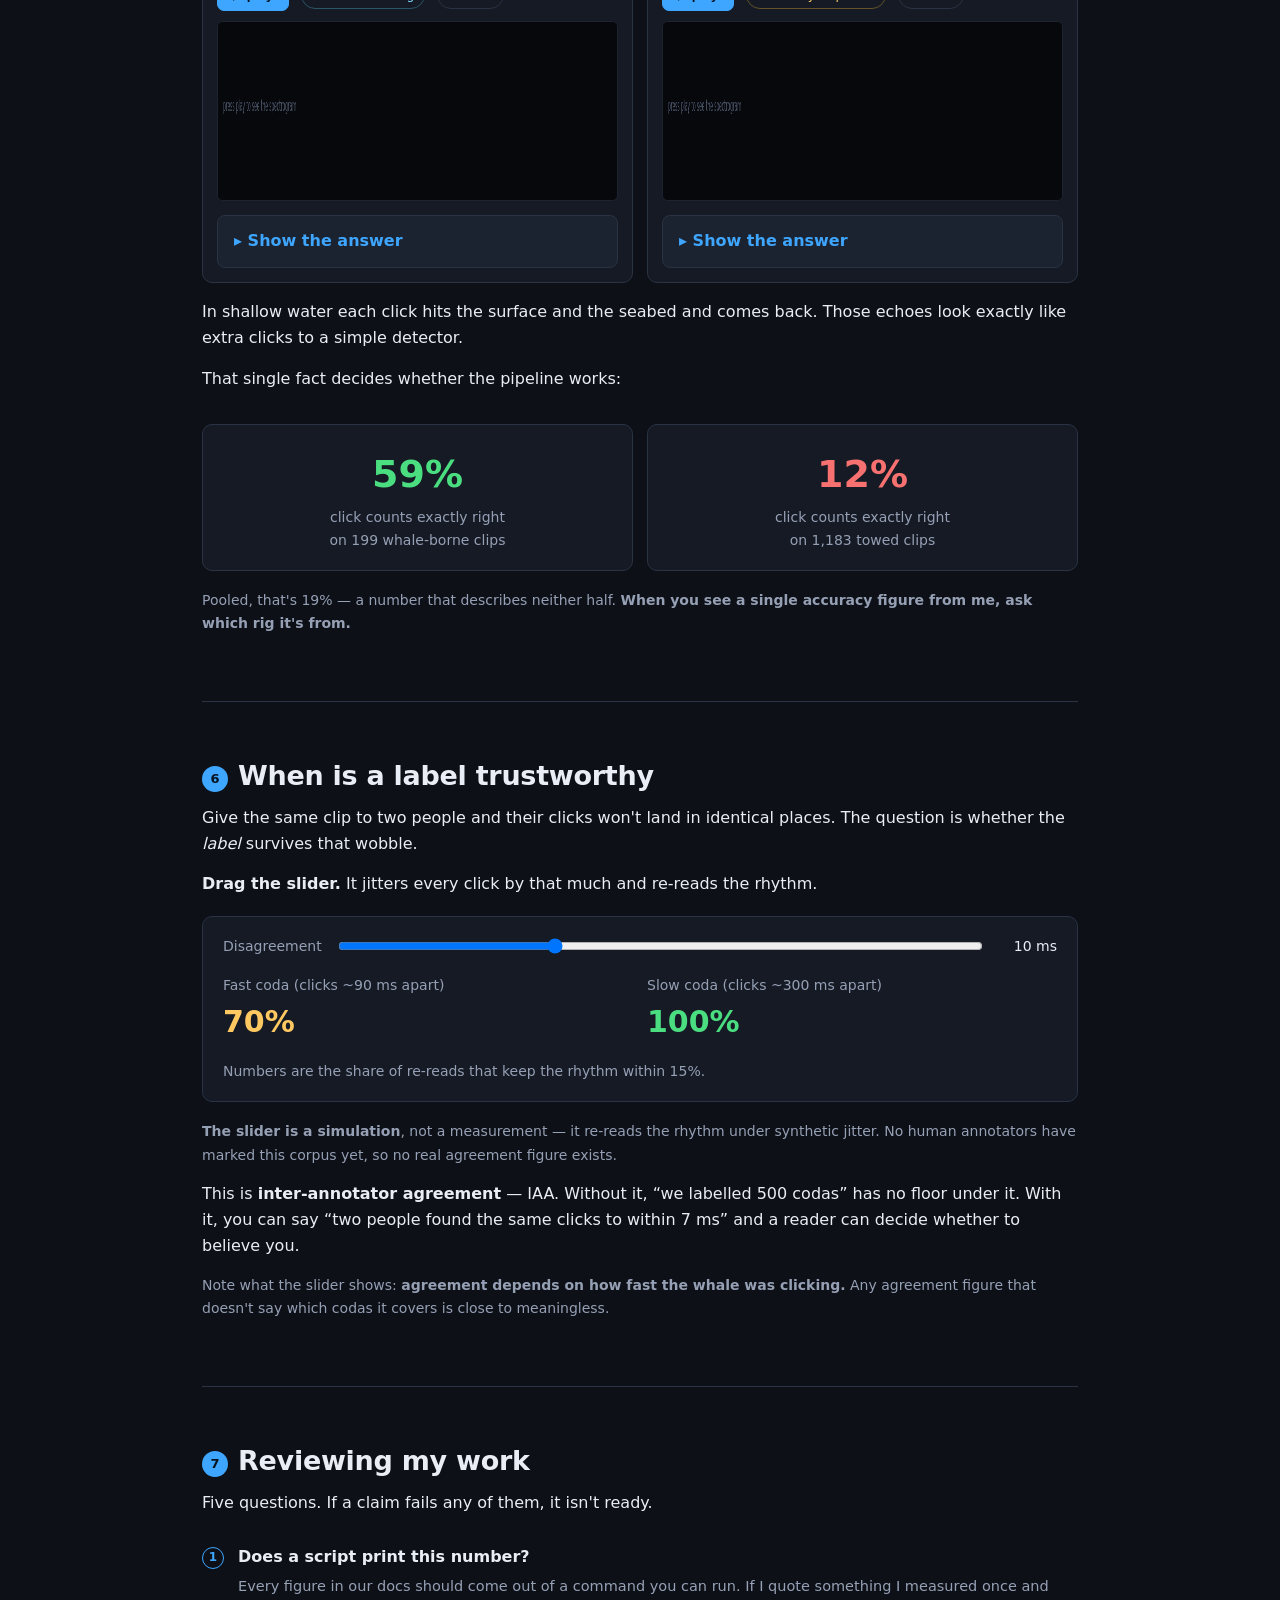
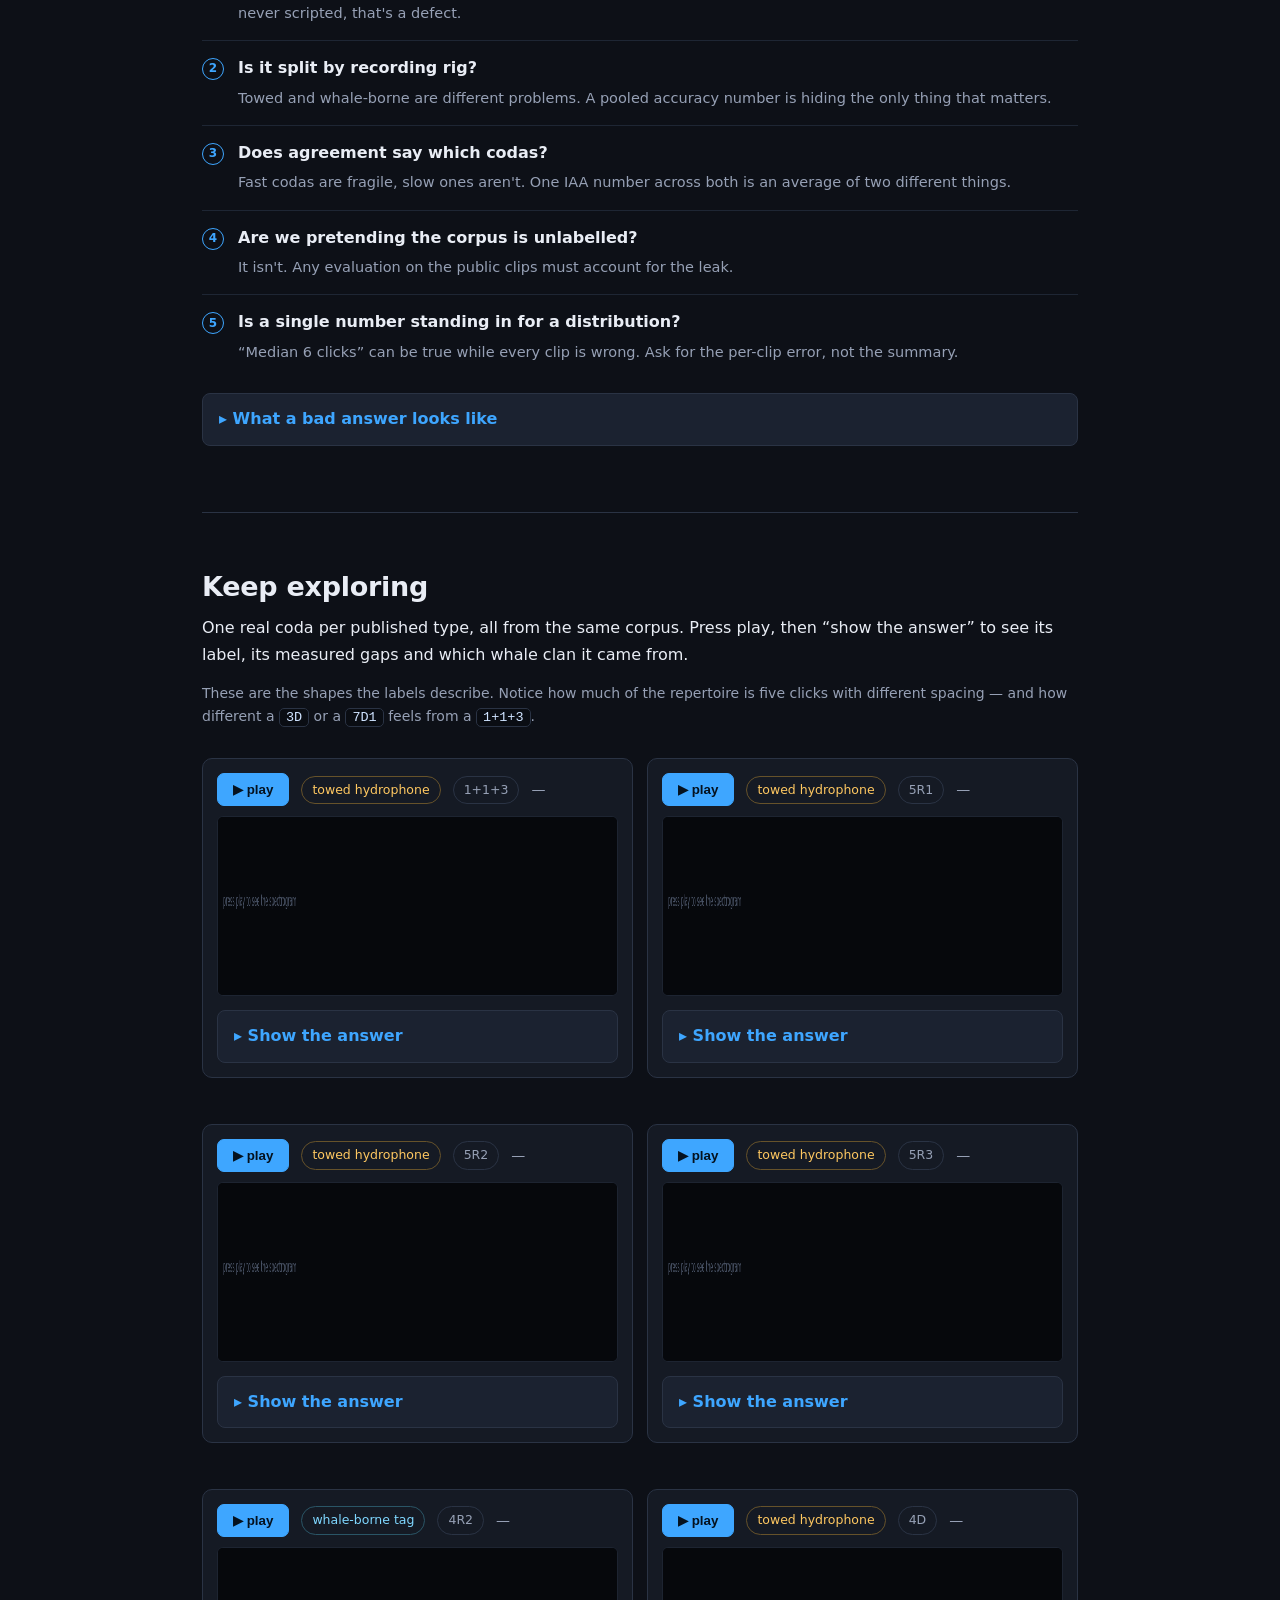
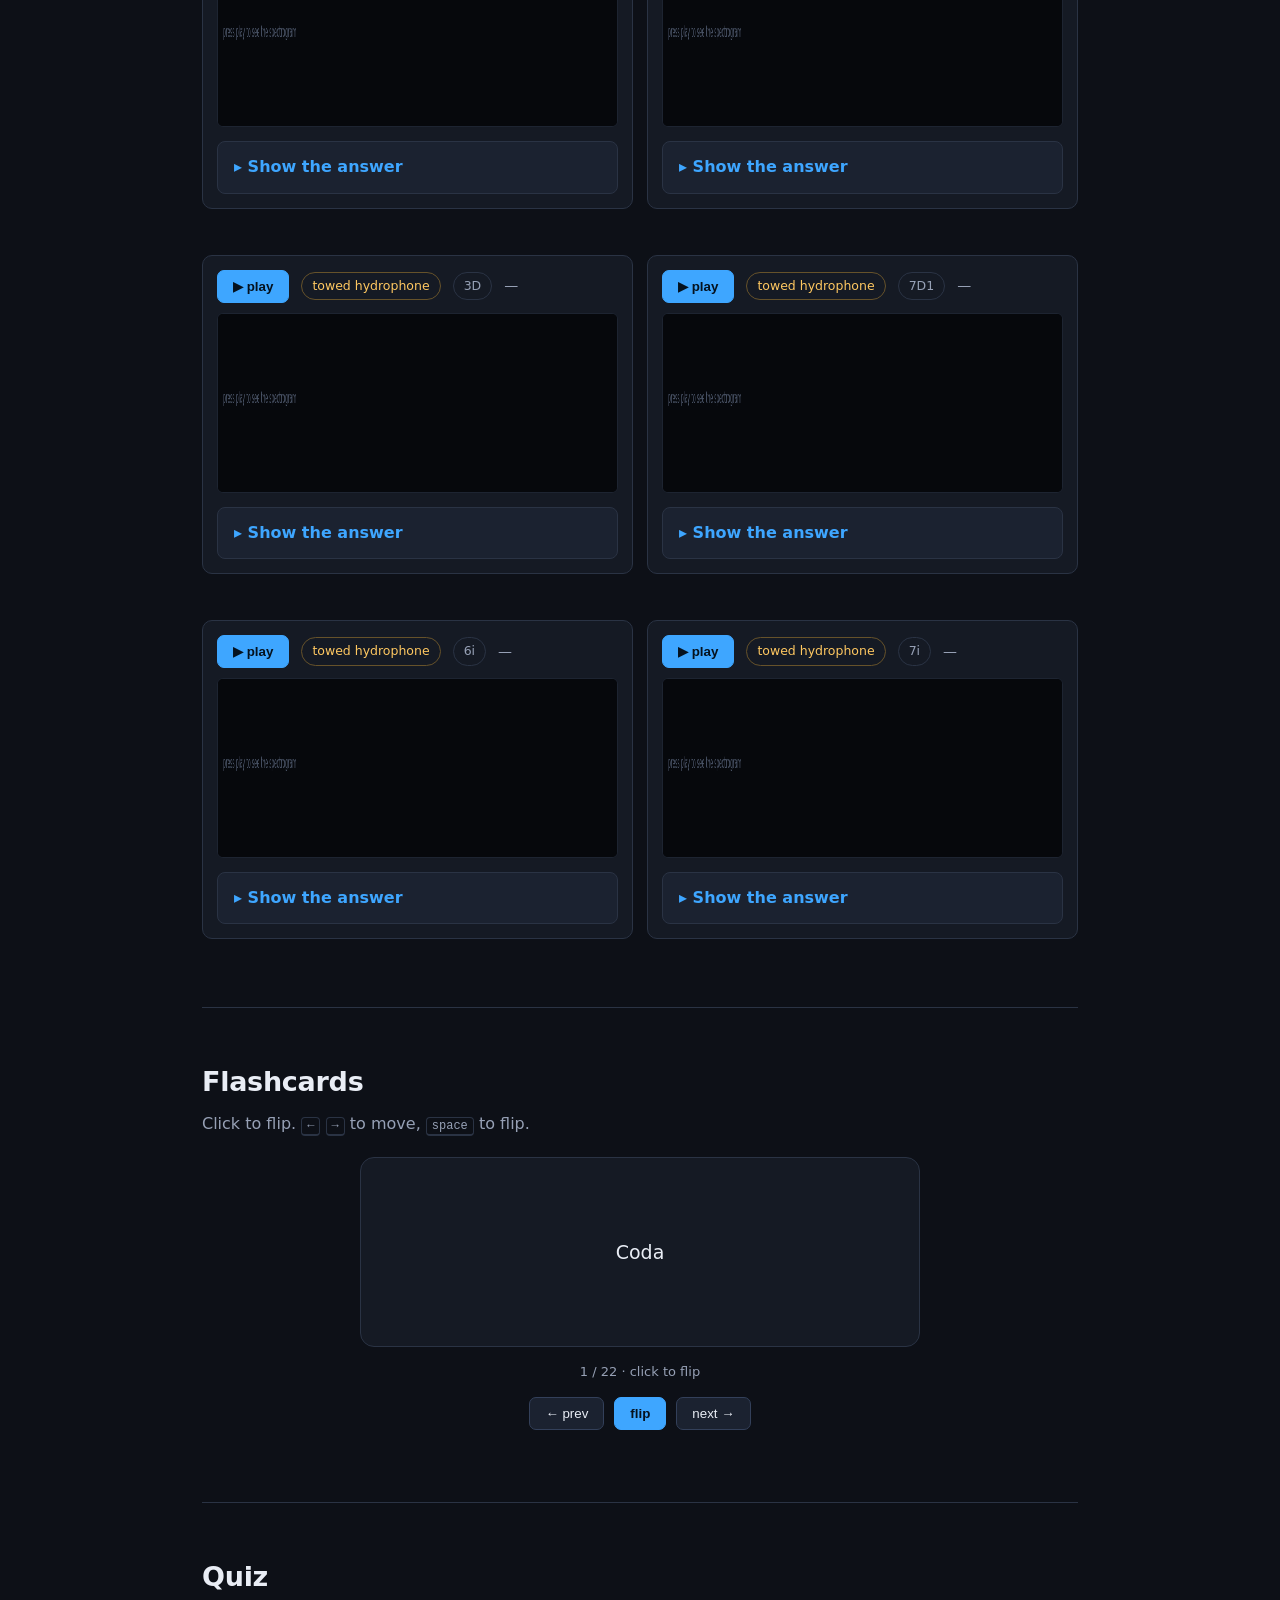
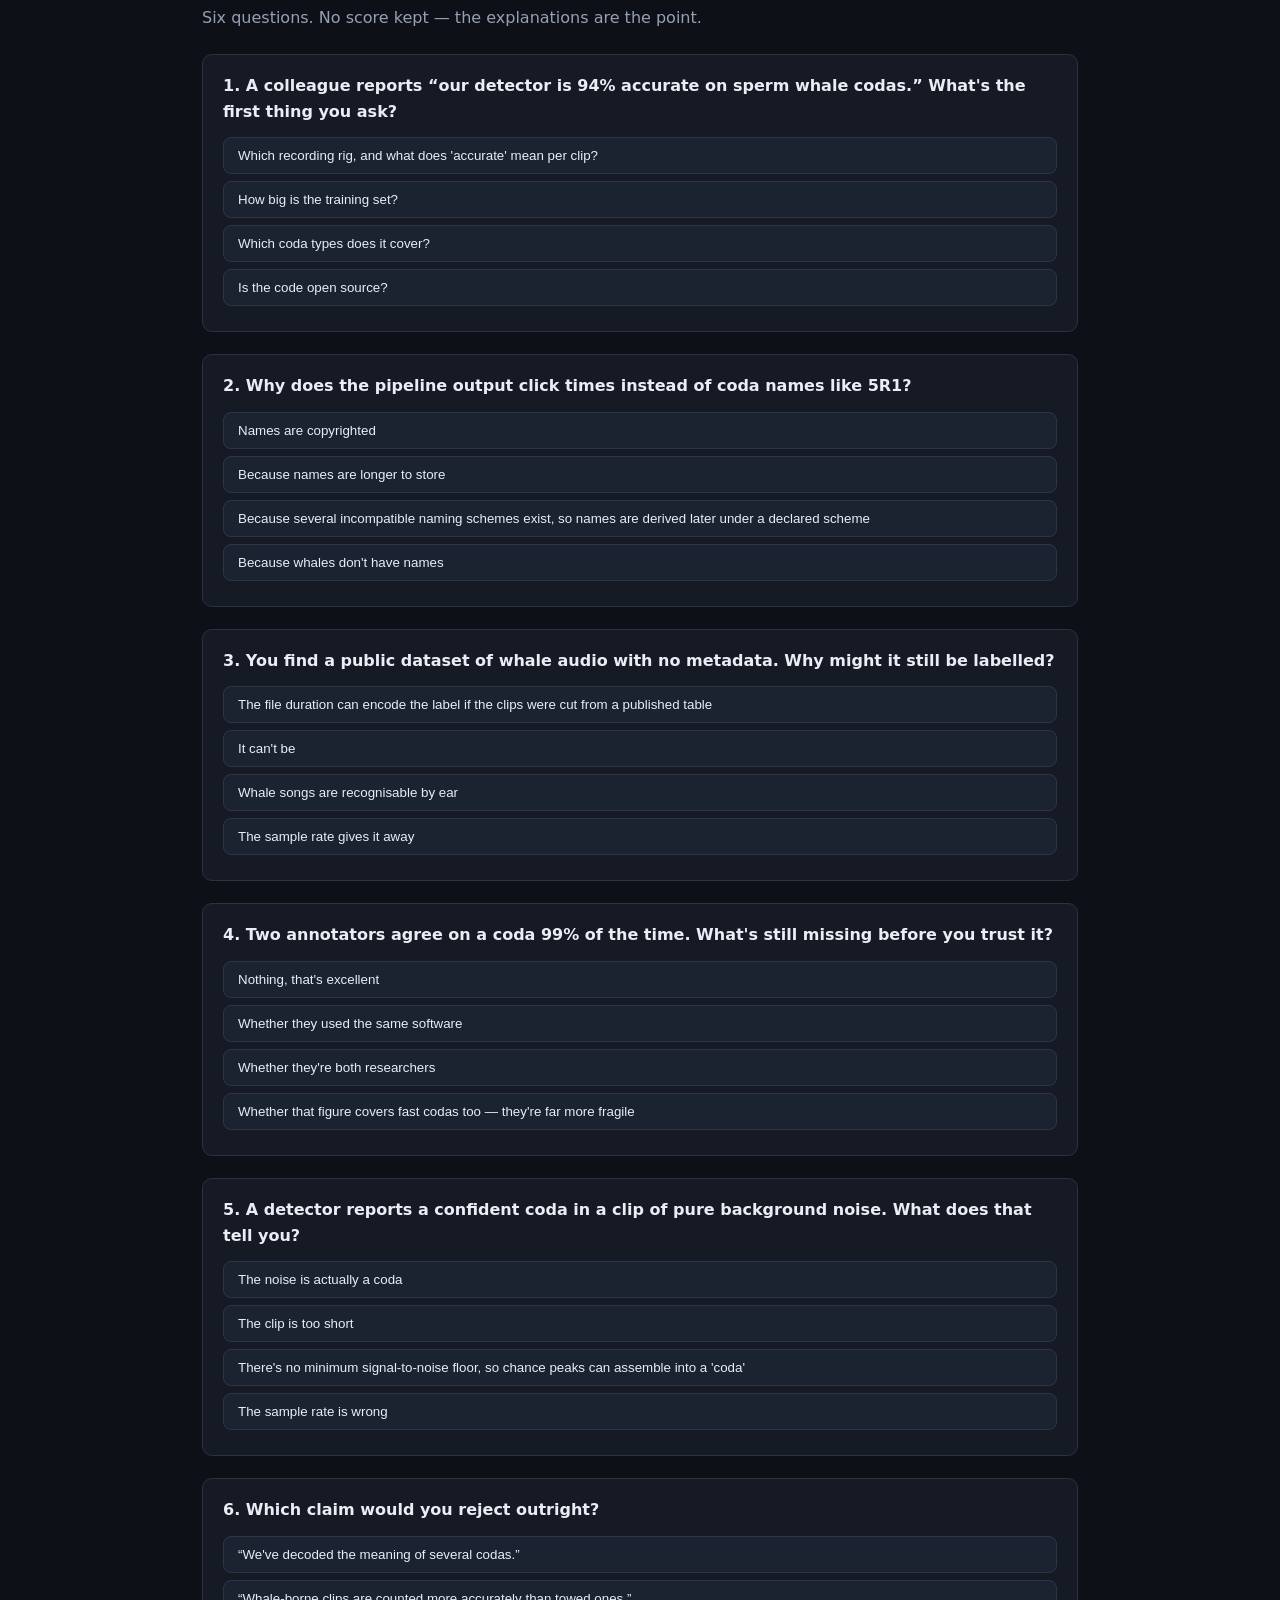
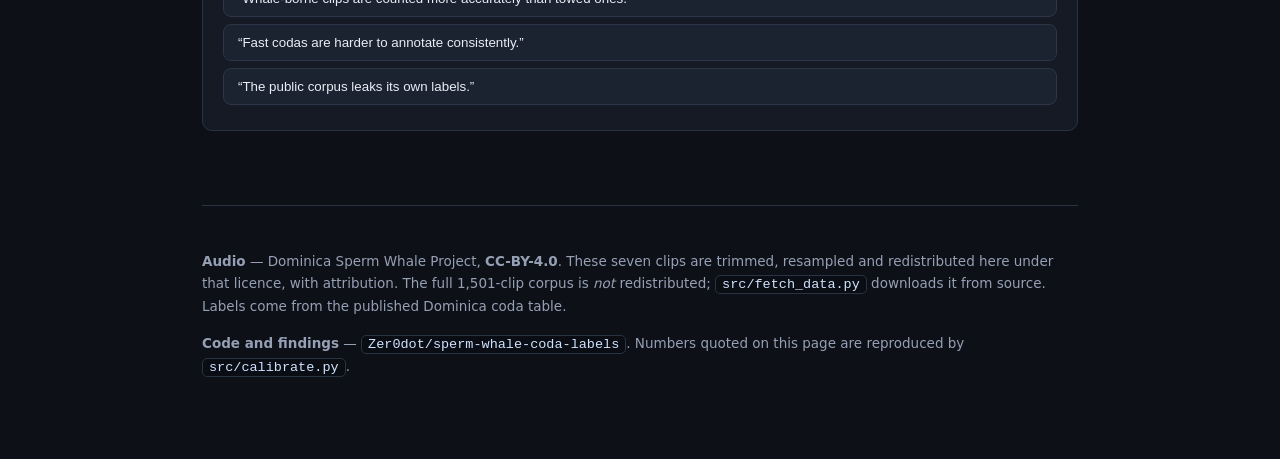
==== commit 6e73b95c: "Nav: scroll instantly, not smoothly, and cache-bust the assets Root cause of the dead nav, measured " ====
--- a/site/index.html
+++ b/site/index.html
@@ -4,7 +4,8 @@
 <meta charset="utf-8">
 <meta name="viewport" content="width=device-width,initial-scale=1">
 <title>Sperm whale codas — a speedrun</title>
-<link rel="stylesheet" href="style.css">
+<link rel="icon" href="data:,">
+<link rel="stylesheet" href="style.css?v=7">
 </head>
 <body>
 
@@ -288,6 +289,6 @@
 </footer>
 
 </main>
-<script src="app.js"></script>
+<script src="app.js?v=7"></script>
 </body>
 </html>
--- a/site/style.css
+++ b/site/style.css
@@ -30,15 +30,18 @@
 
 /* nav chips */
 nav{position:sticky;top:0;z-index:20;background:#0d1017ee;backdrop-filter:blur(8px);
-  border-bottom:1px solid var(--line);padding:10px 0}
-nav .wrap{display:flex;gap:8px;overflow-x:auto;scrollbar-width:none}
-nav .wrap::-webkit-scrollbar{display:none}
-nav a{flex:0 0 auto;padding:6px 12px;border:1px solid var(--line);border-radius:99px;
-  color:var(--dim);text-decoration:none;font-size:13.5px;white-space:nowrap}
+  border-bottom:1px solid var(--line);padding:9px 0}
+nav .wrap{display:flex;gap:7px;flex-wrap:wrap;justify-content:center}
+
+nav a{flex:0 0 auto;padding:5px 11px;border:1px solid var(--line);border-radius:99px;
+  color:var(--dim);text-decoration:none;font-size:13px;white-space:nowrap}
 nav a:hover{color:var(--ink);border-color:var(--accent)}
+nav a.active{color:#05121f;background:var(--accent);border-color:var(--accent);font-weight:600}
 
 /* lessons */
-section.lesson{padding:52px 0;border-bottom:1px solid var(--line)}
+section.lesson{padding:52px 0;border-bottom:1px solid var(--line);
+  scroll-margin-top:calc(var(--navh,64px) + 10px)}
+header.hero{scroll-margin-top:0}
 .num{display:inline-flex;align-items:center;justify-content:center;width:26px;height:26px;
   border-radius:50%;background:var(--accent);color:#05121f;font-weight:700;font-size:13px;
   margin-right:10px;vertical-align:2px}
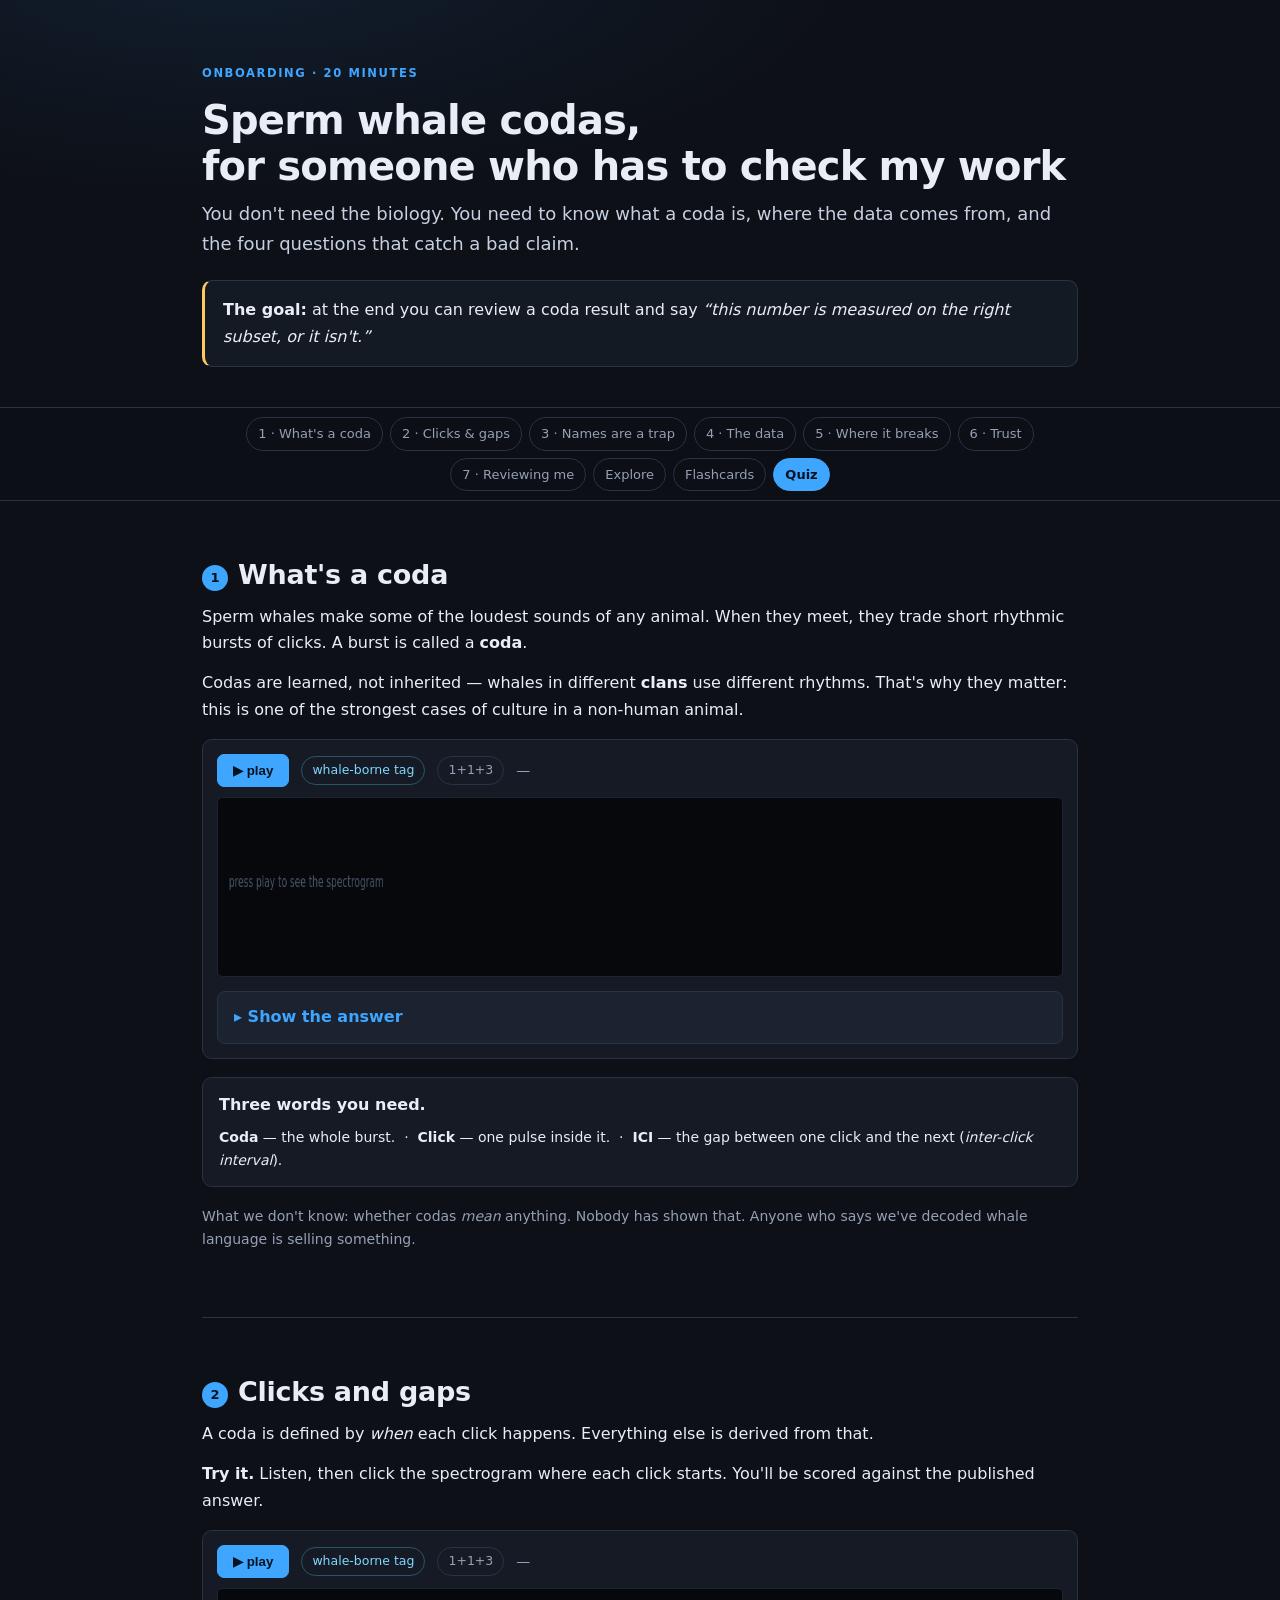
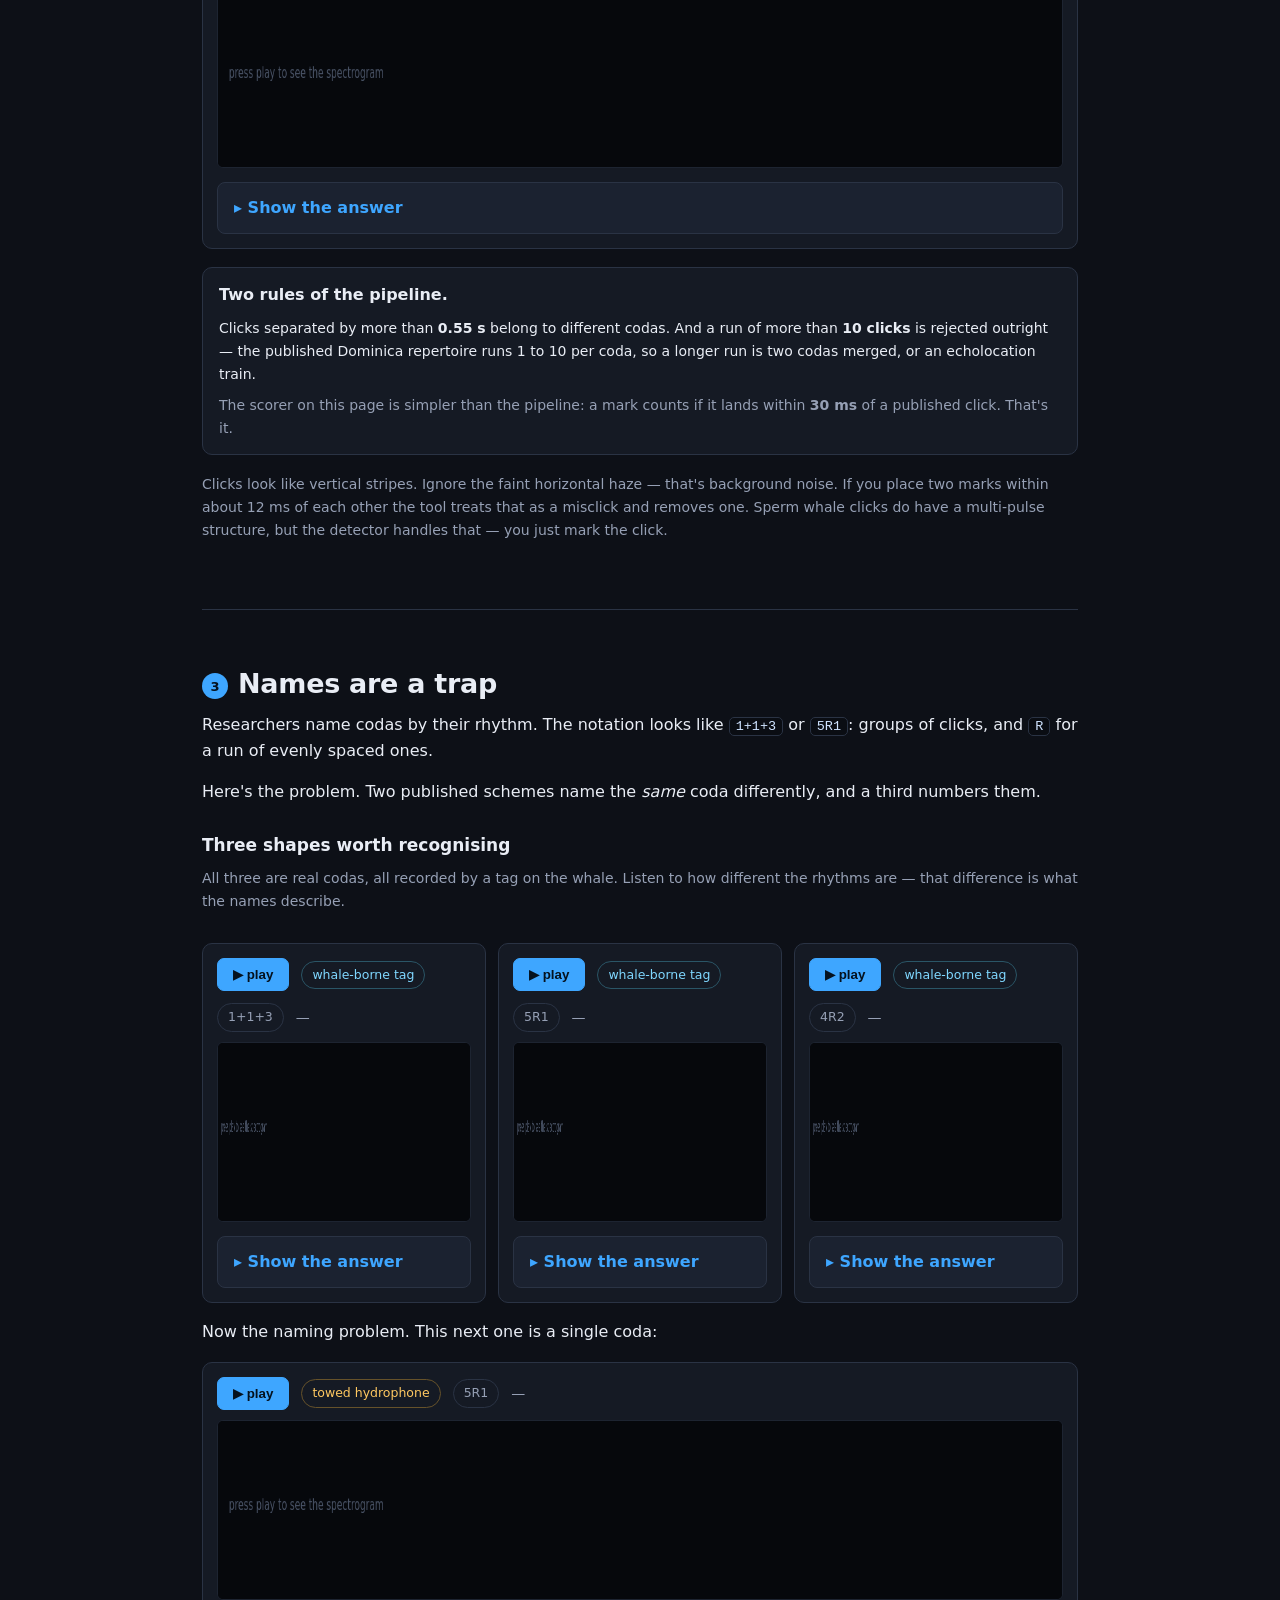
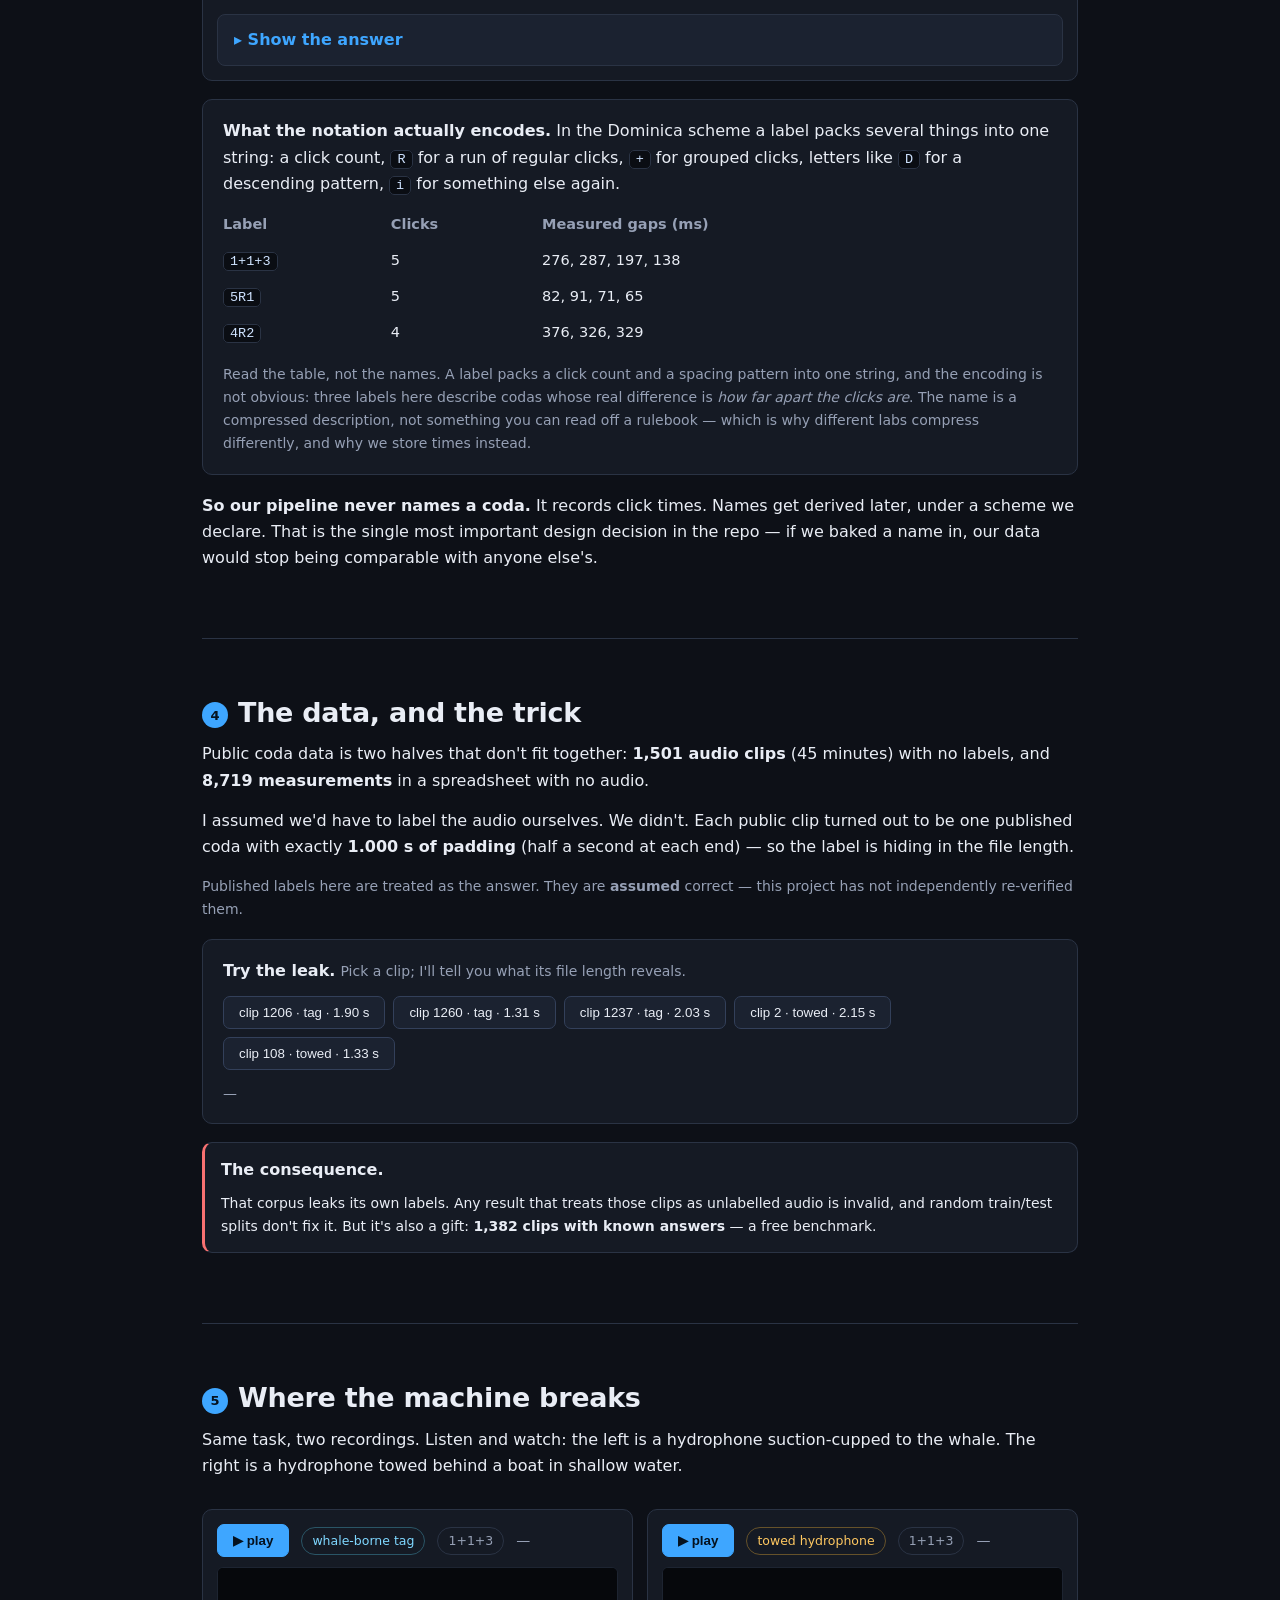
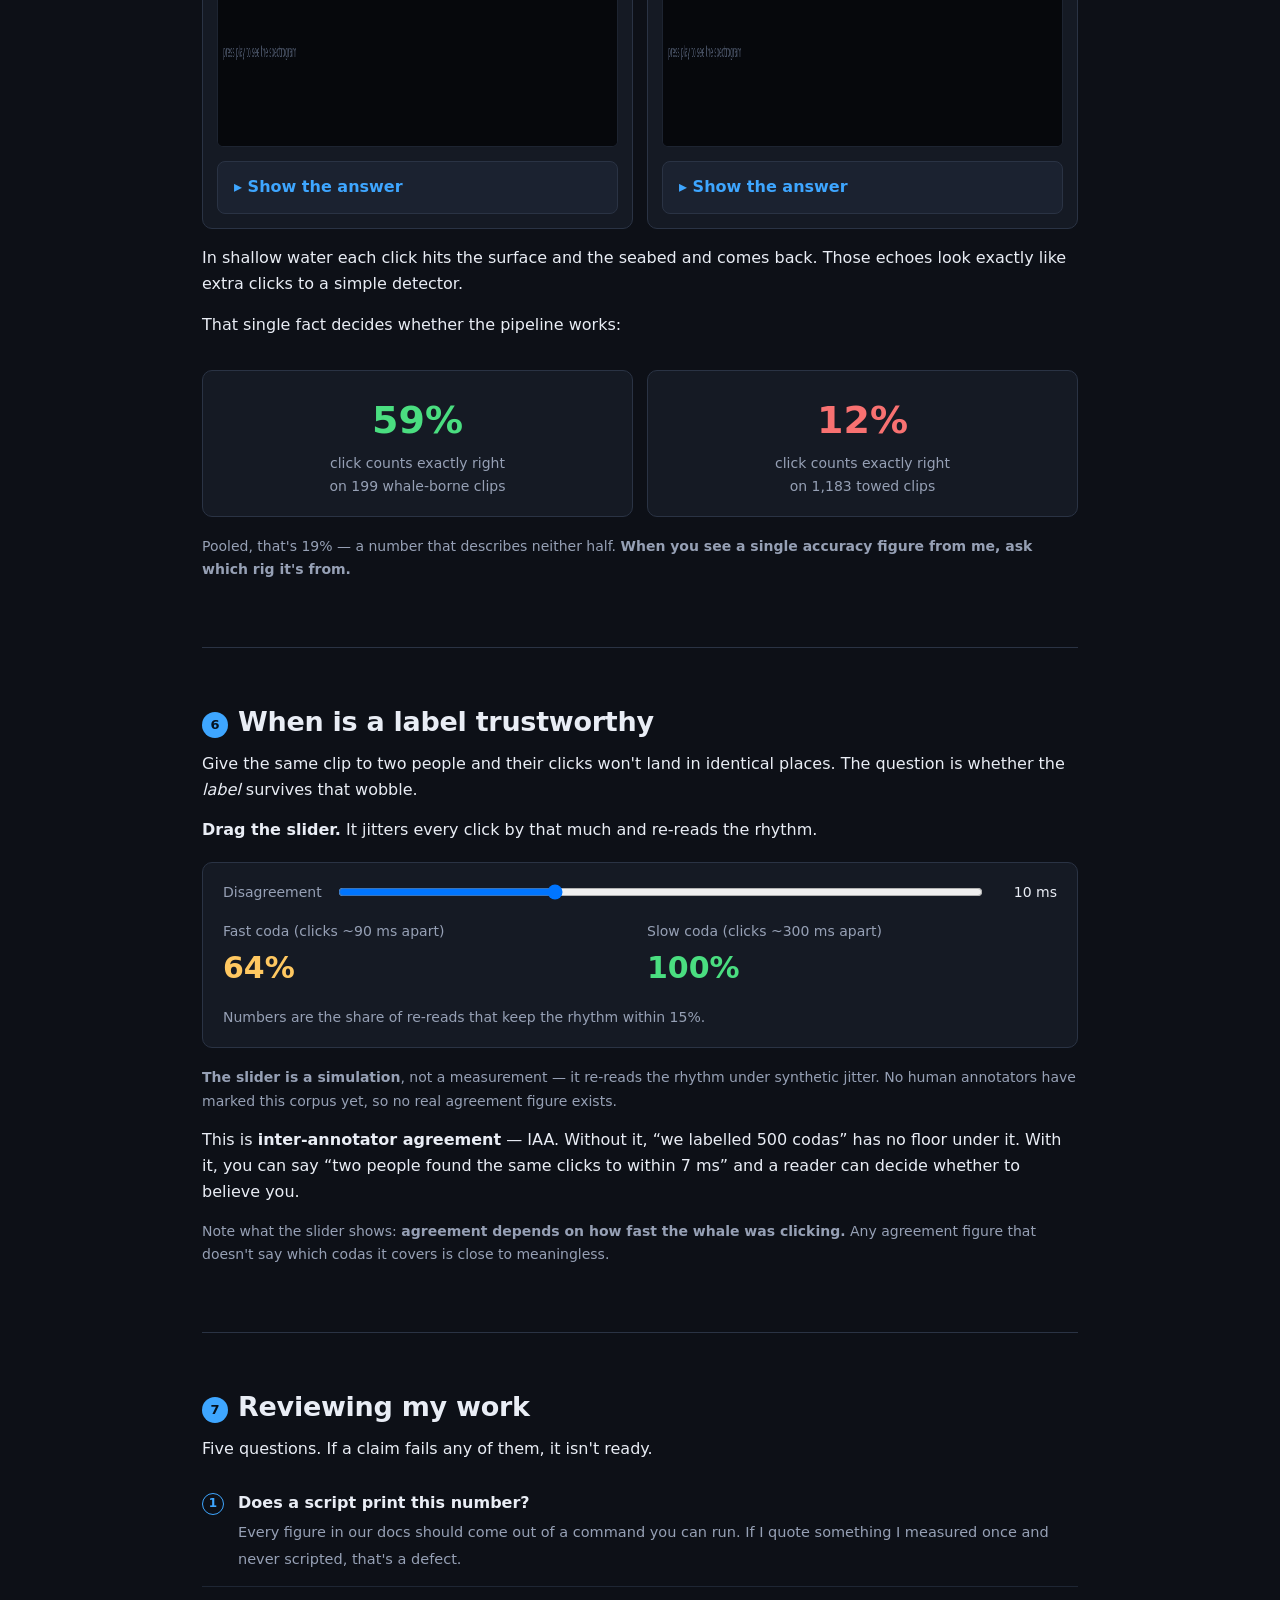
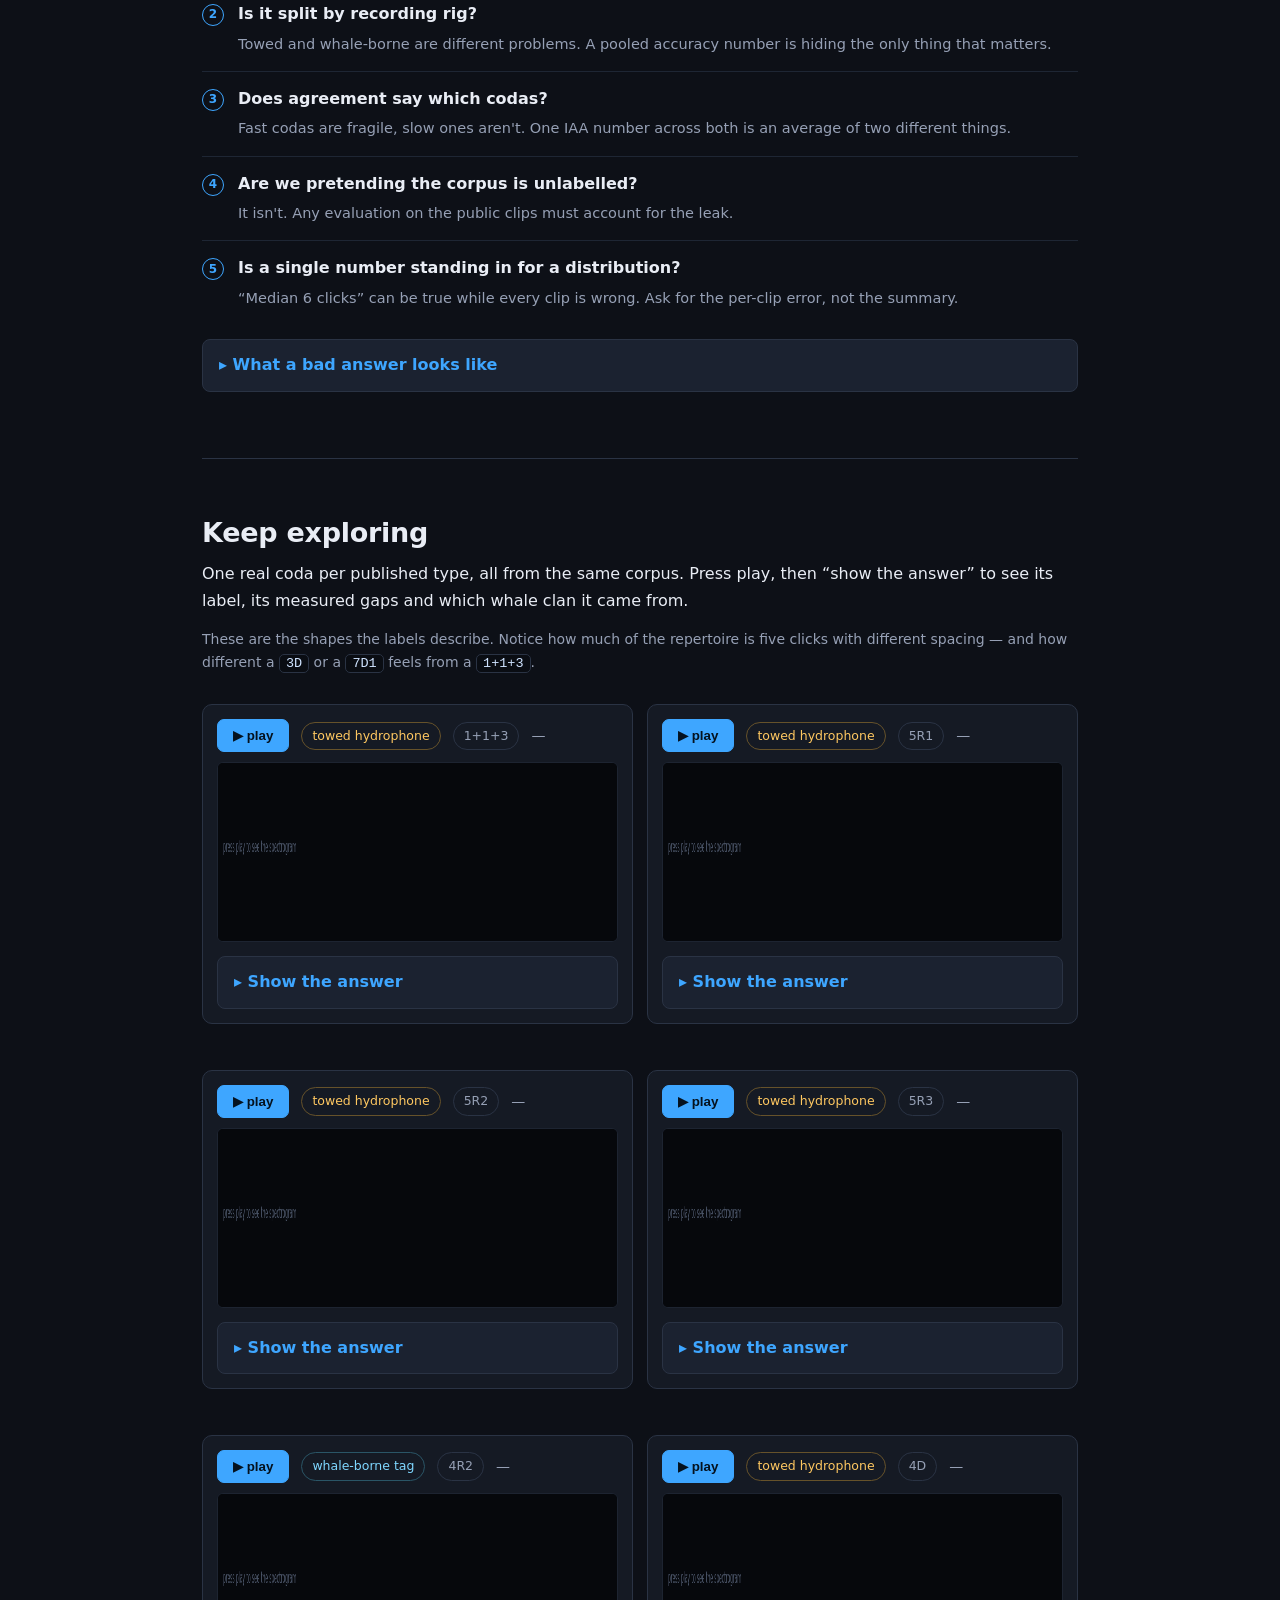
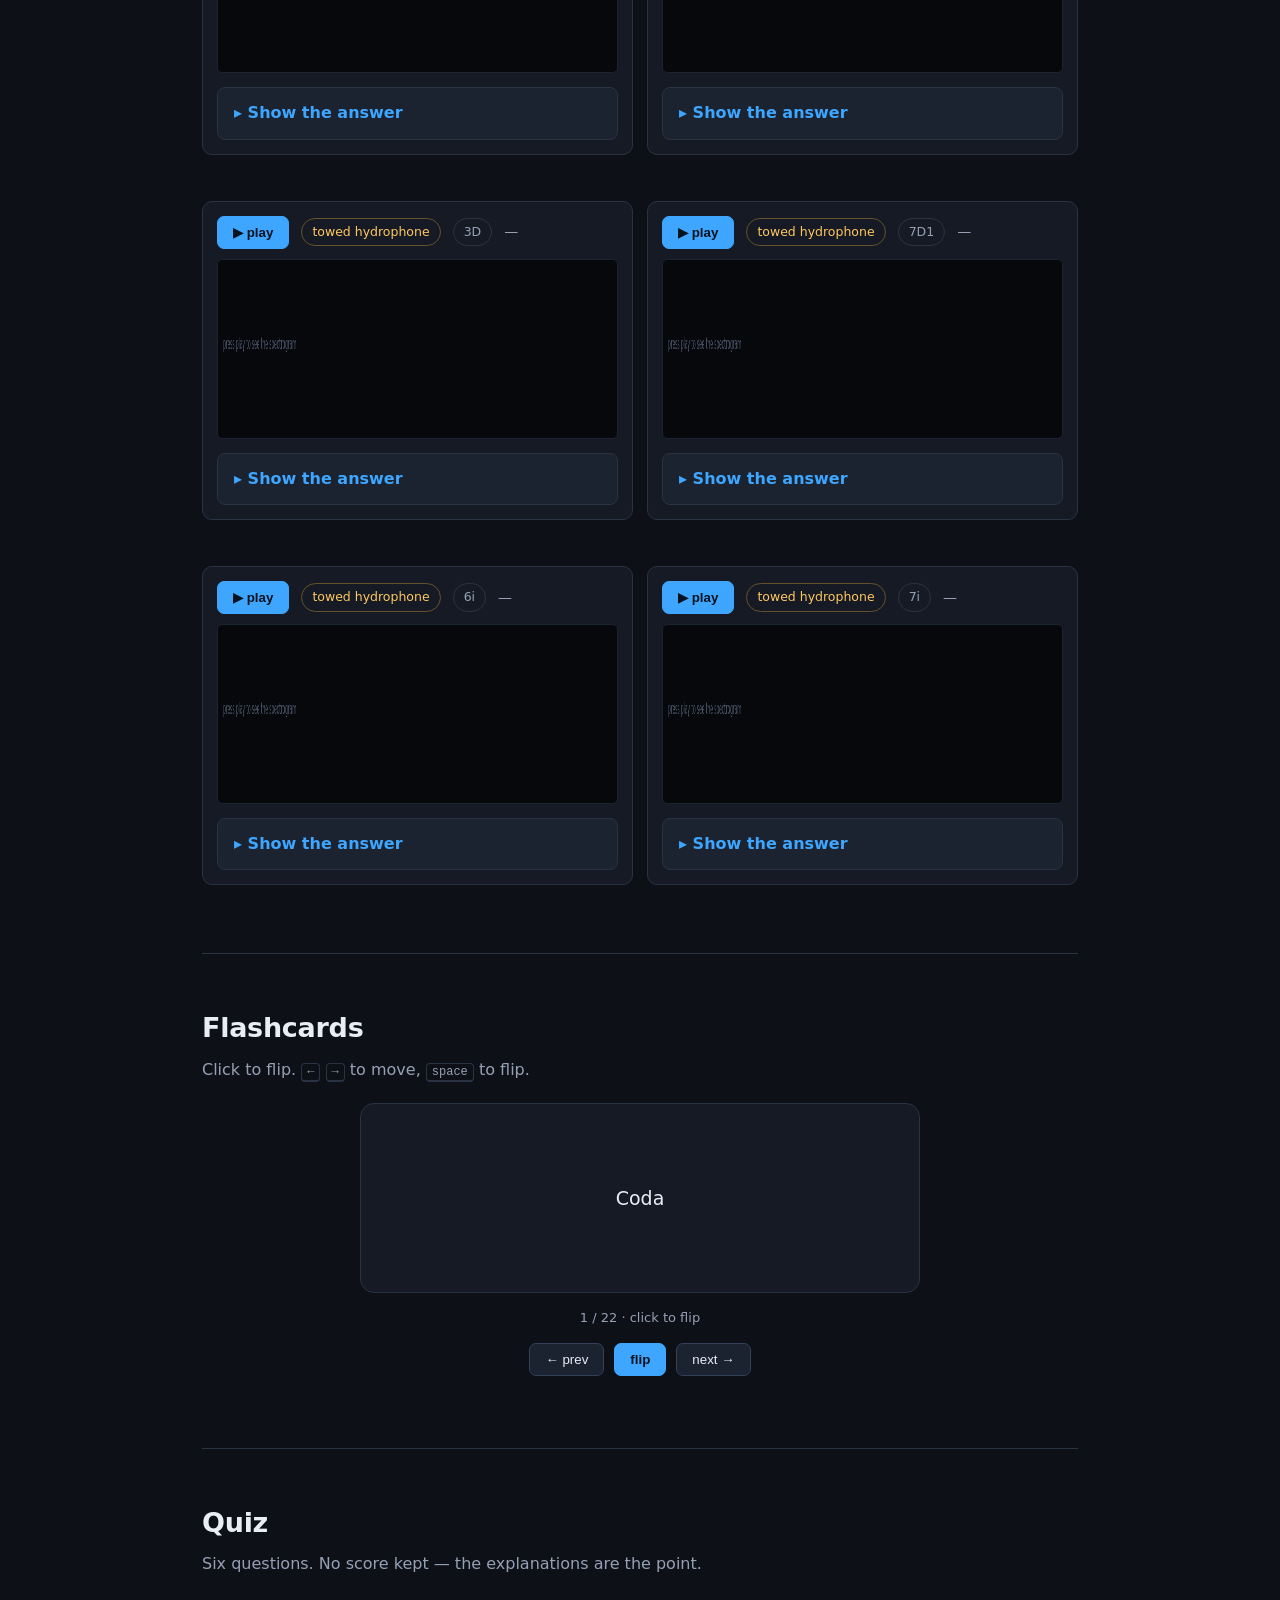
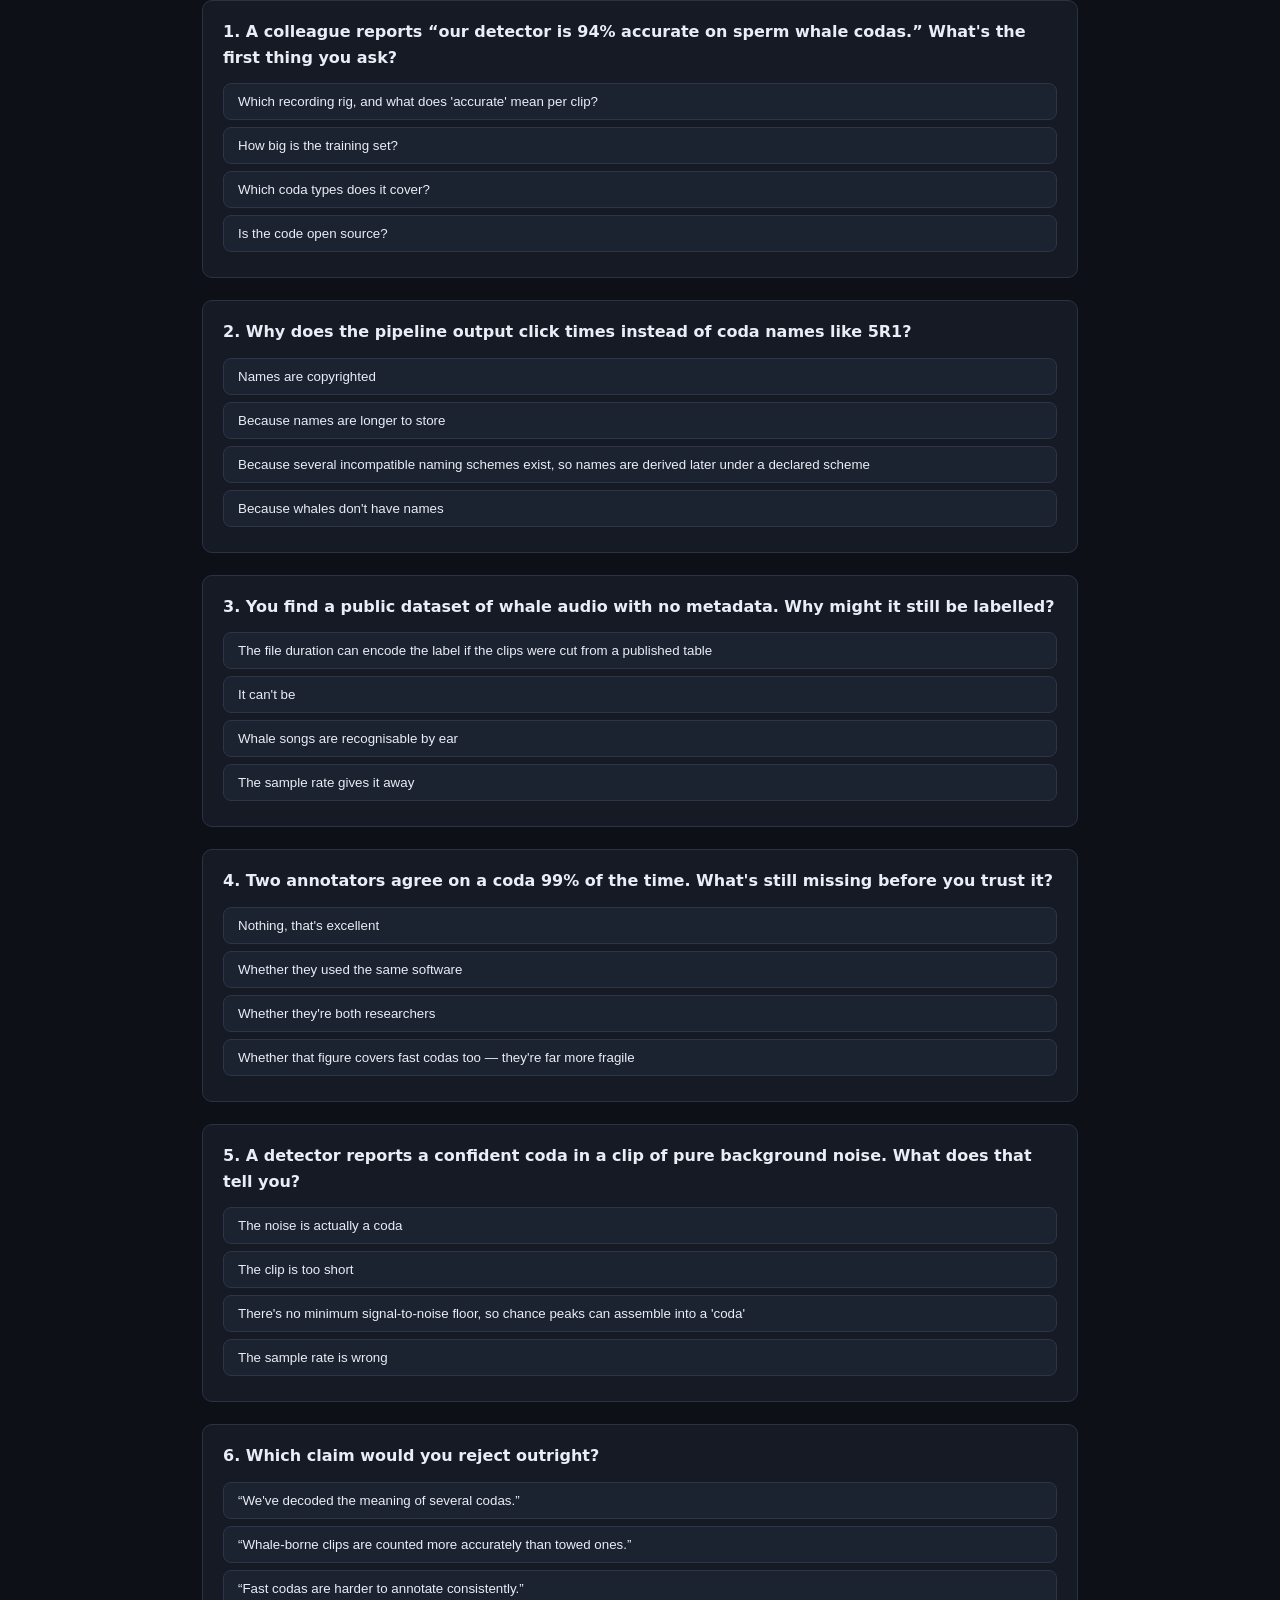
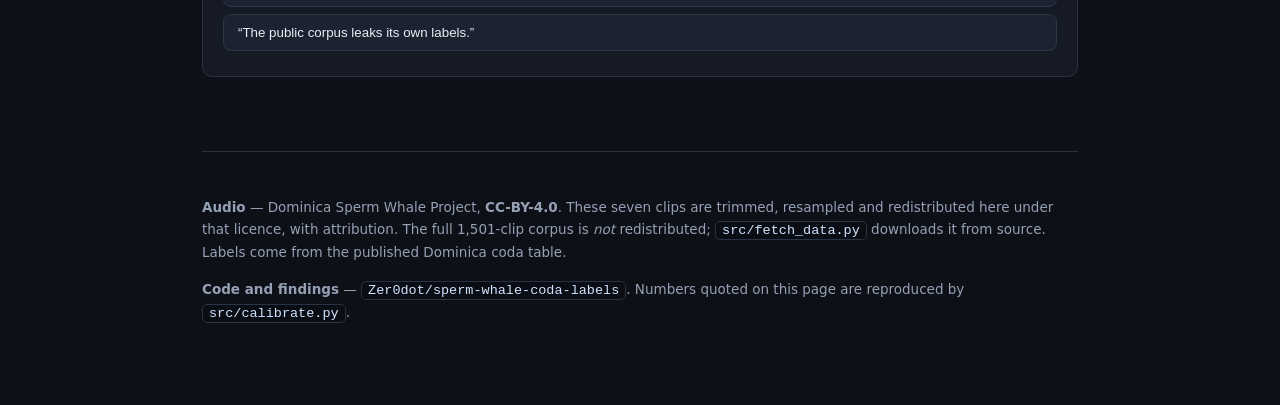
==== commit 9343fb6c: "Make the course readable and audible without JavaScript If the preview blocks scripts, the page degr" ====
--- a/site/index.html
+++ b/site/index.html
@@ -36,6 +36,10 @@
 </div></nav>
 
 <main class="wrap">
+<noscript><div class="noscript"><b>Scripting is off in this preview.</b>
+Everything below still works — each clip has a plain audio player and its label printed
+underneath. The spectrograms, the marking exercise and the quizzes need JavaScript, and
+won't appear.</div></noscript>
 
 <!-- ───────────────────────────── 1 ───────────────────────────── -->
 <section class="lesson" id="l1">
@@ -45,7 +49,7 @@
   <p>Codas are learned, not inherited — whales in different <b>clans</b> use different rhythms.
     That's why they matter: this is one of the strongest cases of culture in a non-human animal.</p>
 
-  <div class="player" data-clip="tag113"></div>
+  <div class="player" data-clip="tag113"><div class="plain"><audio controls preload="none" src="audio/tag113.wav"></audio><div class="small dim" style="margin-top:6px">whale-borne tag · published label <b>1+1+3</b> · 5 clicks · gaps 276, 287, 197, 138 ms · clan EC1, unit A, 02-03-2015</div></div></div>
 
   <div class="card tight">
     <b>Three words you need.</b>
@@ -67,7 +71,7 @@
   <p><b>Try it.</b> Listen, then click the spectrogram where each click starts. You'll be scored
     against the published answer.</p>
 
-  <div class="player" data-clip="slow" data-mode="mark"></div>
+  <div class="player" data-clip="slow"><div class="plain"><audio controls preload="none" src="audio/slow.wav"></audio><div class="small dim" style="margin-top:6px">whale-borne tag · published label <b>1+1+3</b> · 5 clicks · gaps 496, 375, 185, 191 ms · clan EC1, unit A, 02-03-2015</div></div></div>
 
   <div class="card tight">
     <b>Two rules of the pipeline.</b>
@@ -97,13 +101,13 @@
   <p class="dim small">All three are real codas, all recorded by a tag on the whale. Listen to how
     different the rhythms are — that difference is what the names describe.</p>
   <div class="grid3">
-    <div class="player" data-clip="tag113"></div>
-    <div class="player" data-clip="tag5r1"></div>
-    <div class="player" data-clip="tag4r2"></div>
+    <div class="player" data-clip="tag113"><div class="plain"><audio controls preload="none" src="audio/tag113.wav"></audio><div class="small dim" style="margin-top:6px">whale-borne tag · published label <b>1+1+3</b> · 5 clicks · gaps 276, 287, 197, 138 ms · clan EC1, unit A, 02-03-2015</div></div></div>
+    <div class="player" data-clip="tag5r1"><div class="plain"><audio controls preload="none" src="audio/tag5r1.wav"></audio><div class="small dim" style="margin-top:6px">whale-borne tag · published label <b>5R1</b> · 5 clicks · gaps 82, 91, 71, 65 ms · clan EC1, unit A, 02-03-2015</div></div></div>
+    <div class="player" data-clip="tag4r2"><div class="plain"><audio controls preload="none" src="audio/tag4r2.wav"></audio><div class="small dim" style="margin-top:6px">whale-borne tag · published label <b>4R2</b> · 4 clicks · gaps 376, 326, 329 ms · clan EC1, unit A, 02-03-2015</div></div></div>
   </div>
 
   <p>Now the naming problem. This next one is a single coda:</p>
-  <div class="player" data-clip="towed-clean" data-mode="plain"></div>
+  <div class="player" data-clip="towed-clean"><div class="plain"><audio controls preload="none" src="audio/towed-clean.wav"></audio><div class="small dim" style="margin-top:6px">towed hydrophone · published label <b>5R1</b> · 5 clicks · gaps 86, 104, 81, 63 ms · clan EC1, unit F, 23/01/2005</div></div></div>
 
   <div class="card">
     <p style="margin:0 0 10px"><b>What the notation actually encodes.</b> In the Dominica scheme a
@@ -158,8 +162,8 @@
     whale. The right is a hydrophone towed behind a boat in shallow water.</p>
 
   <div class="grid2">
-    <div class="player" data-clip="tag113"></div>
-    <div class="player" data-clip="towed-echoes"></div>
+    <div class="player" data-clip="tag113"><div class="plain"><audio controls preload="none" src="audio/tag113.wav"></audio><div class="small dim" style="margin-top:6px">whale-borne tag · published label <b>1+1+3</b> · 5 clicks · gaps 276, 287, 197, 138 ms · clan EC1, unit A, 02-03-2015</div></div></div>
+    <div class="player" data-clip="towed-echoes"><div class="plain"><audio controls preload="none" src="audio/towed-echoes.wav"></audio><div class="small dim" style="margin-top:6px">towed hydrophone · published label <b>1+1+3</b> · 5 clicks · gaps 405, 403, 167, 176 ms · clan EC1, unit F, 23/01/2005</div></div></div>
   </div>
 
   <p>In shallow water each click hits the surface and the seabed and comes back. Those echoes look
--- a/site/style.css
+++ b/site/style.css
@@ -123,3 +123,7 @@
 footer{padding:44px 0 70px;color:var(--dim);font-size:13.5px}
 .kbd{font:12px ui-monospace,monospace;border:1px solid var(--line);border-bottom-width:2px;
   border-radius:4px;padding:1px 5px;color:var(--dim)}
+
+.plain audio{width:100%;margin:4px 0 2px}
+.noscript{margin:18px 0;padding:14px 16px;border:1px solid var(--line);
+  border-left:3px solid var(--warm);border-radius:10px;background:#141a24}
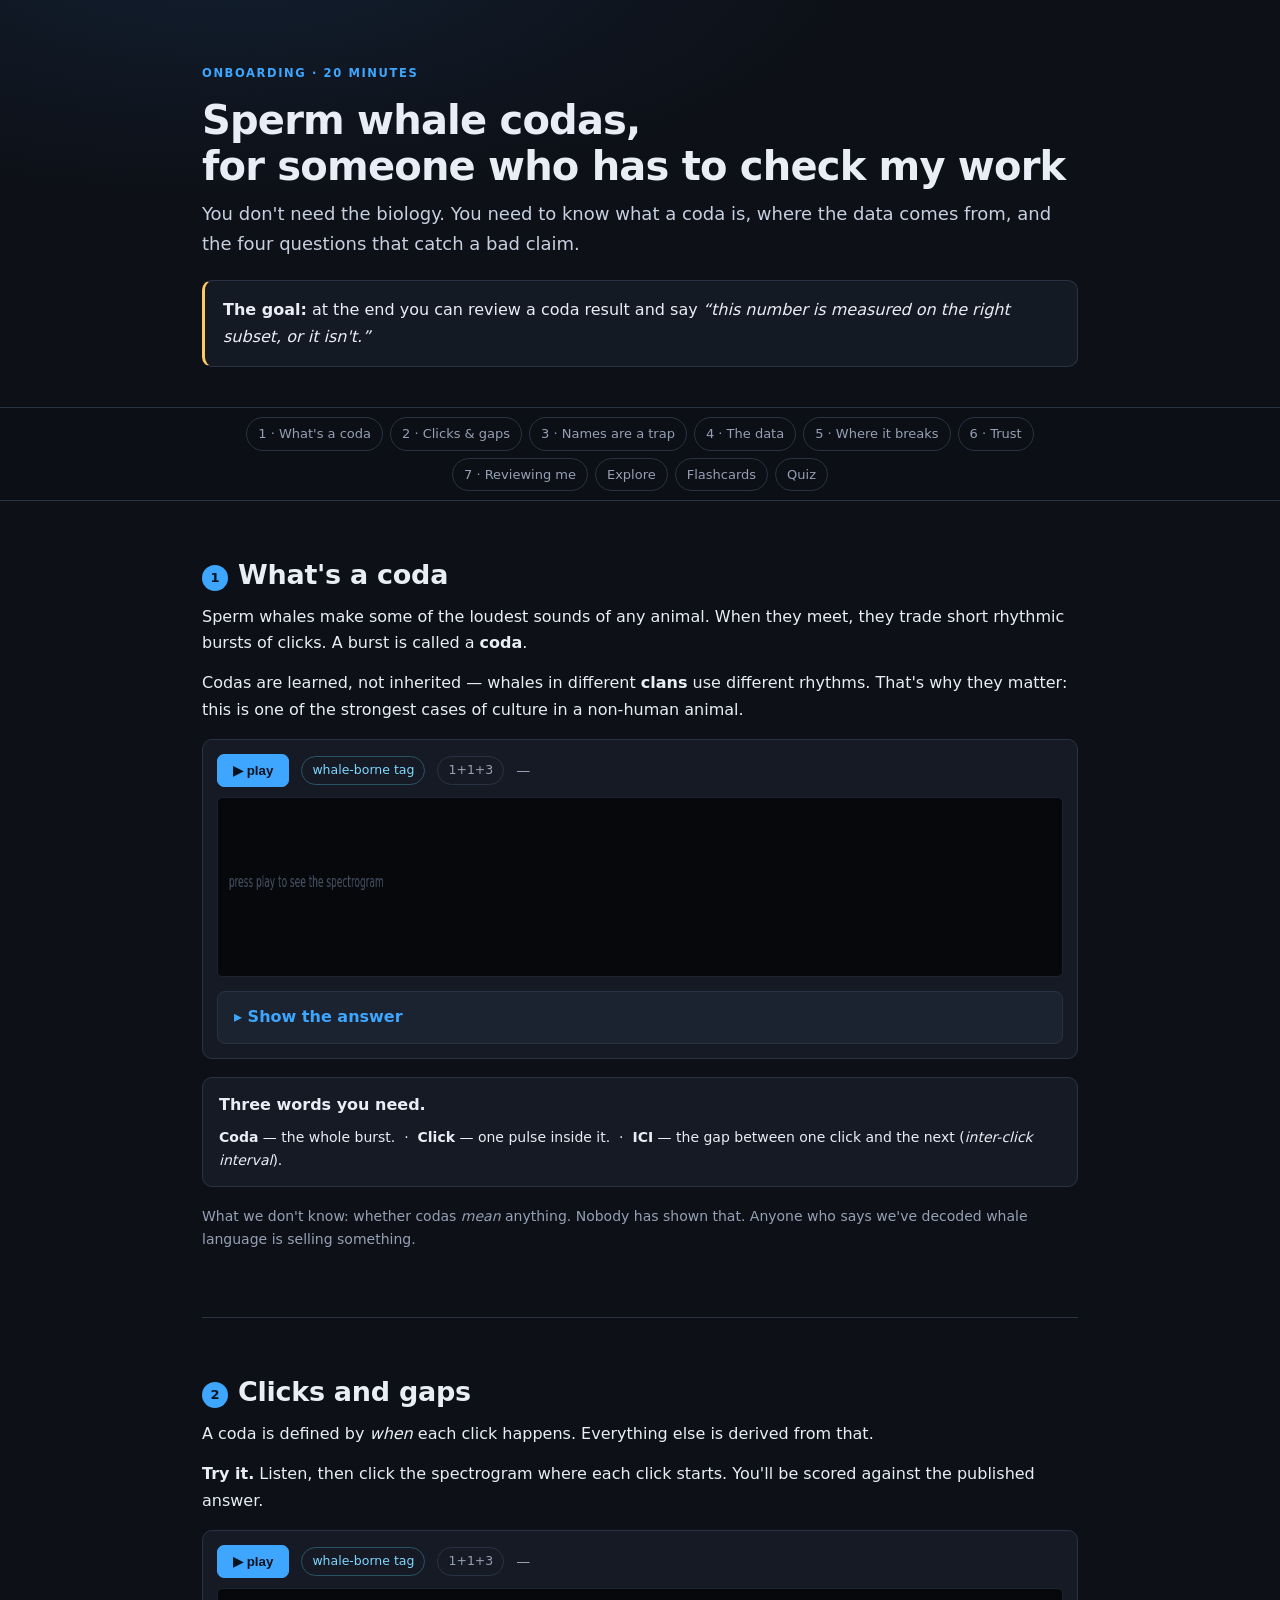
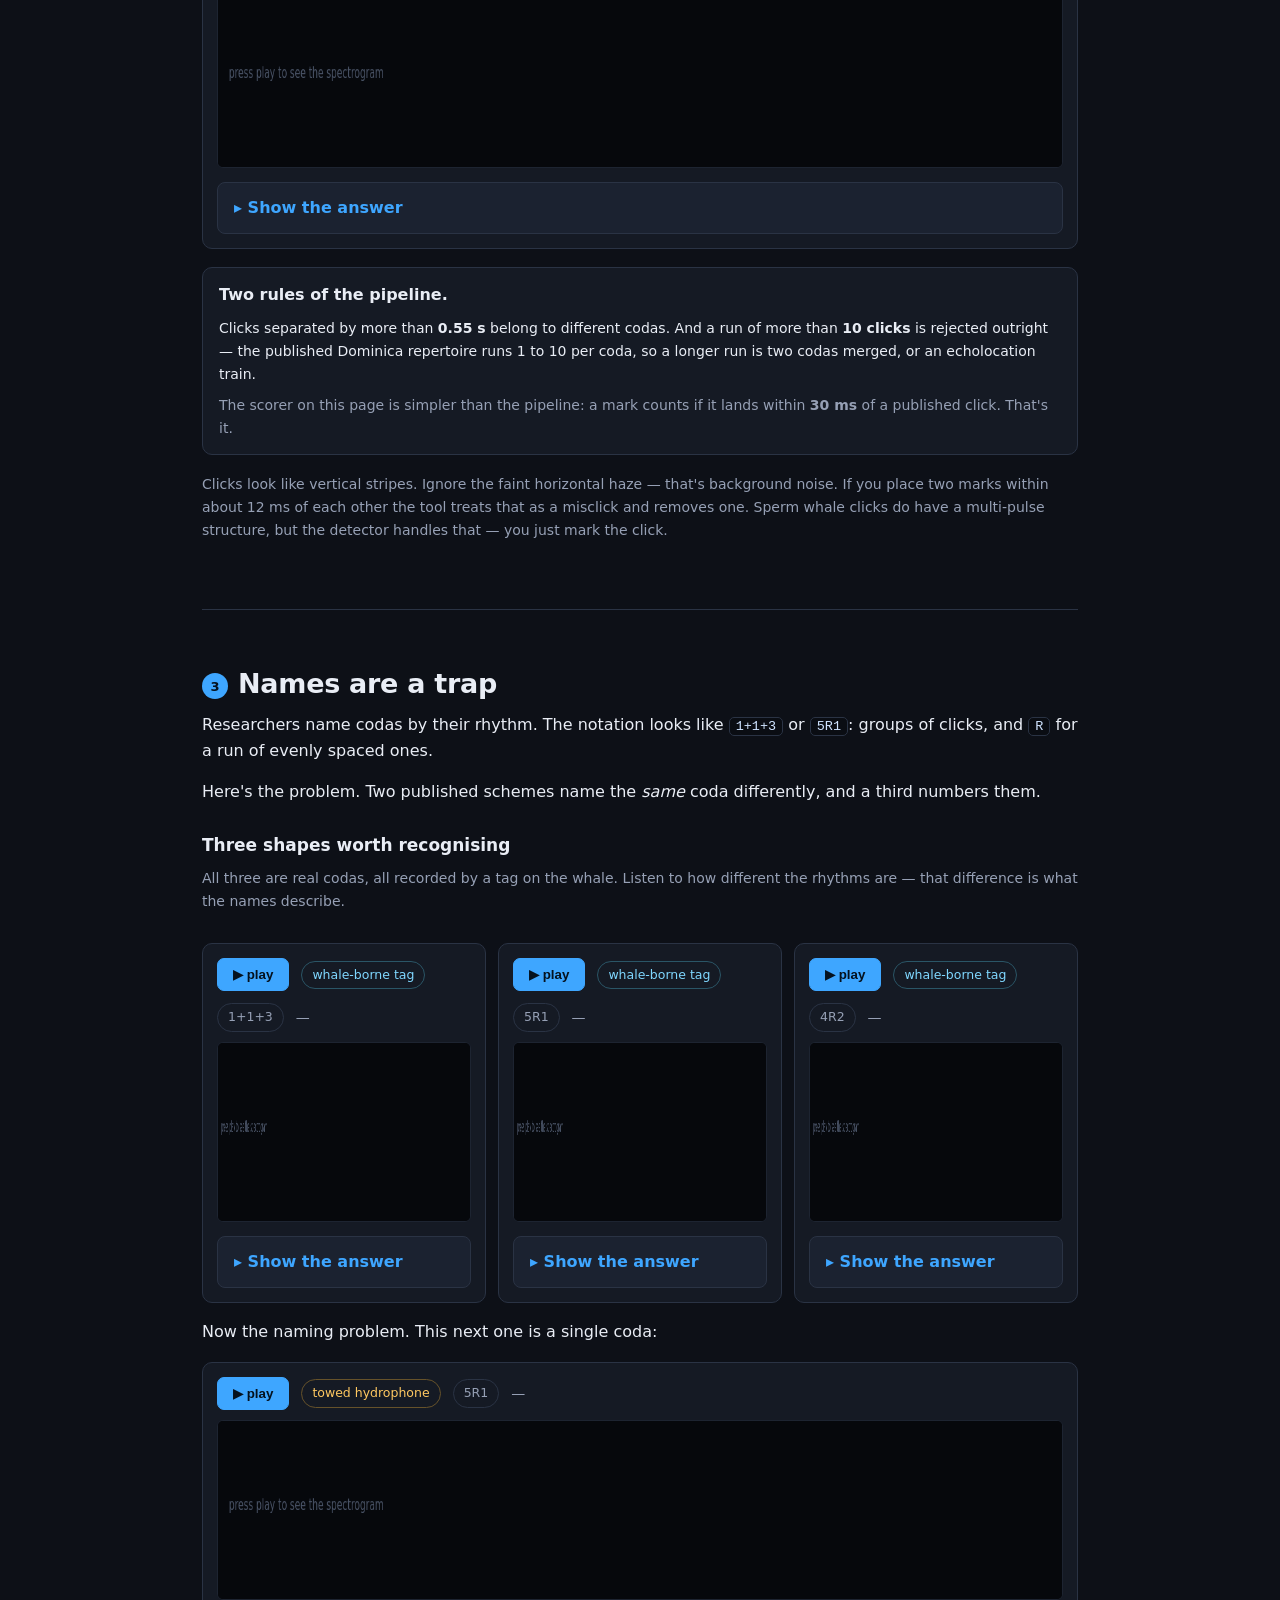
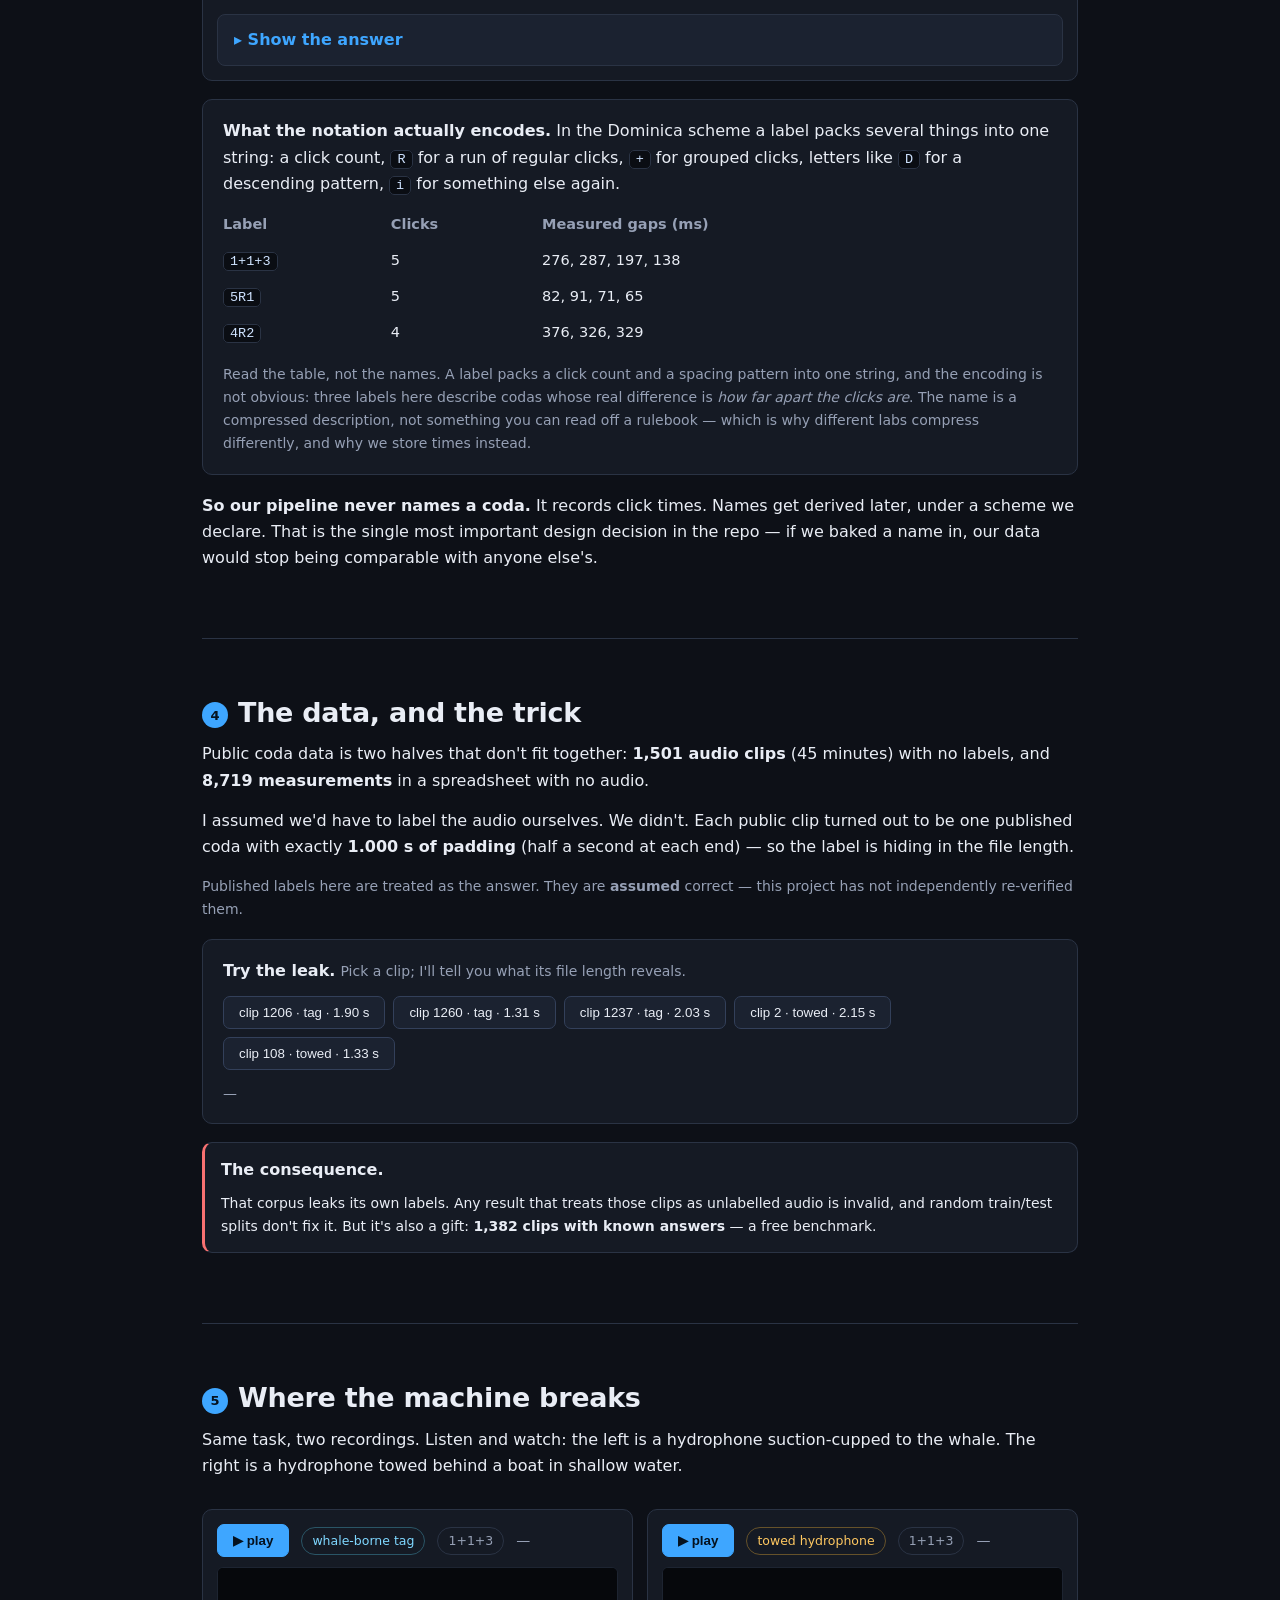
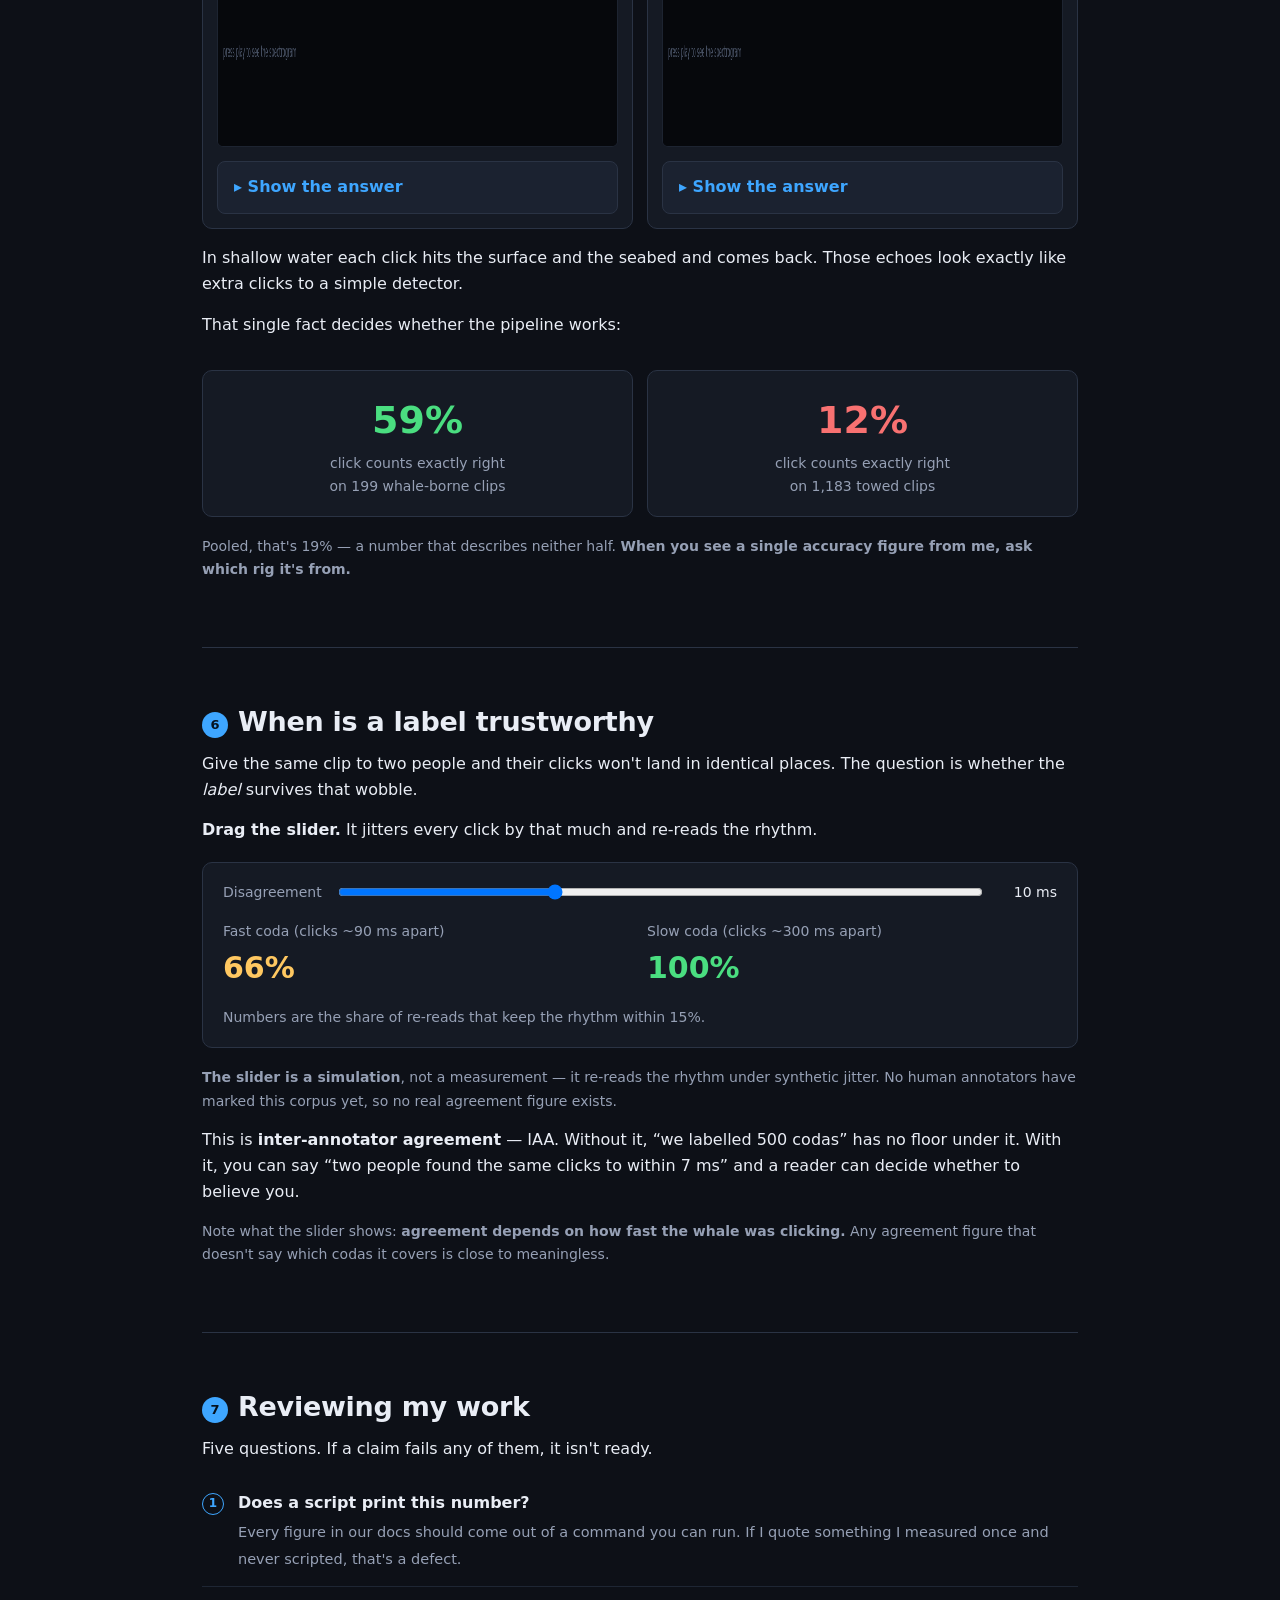
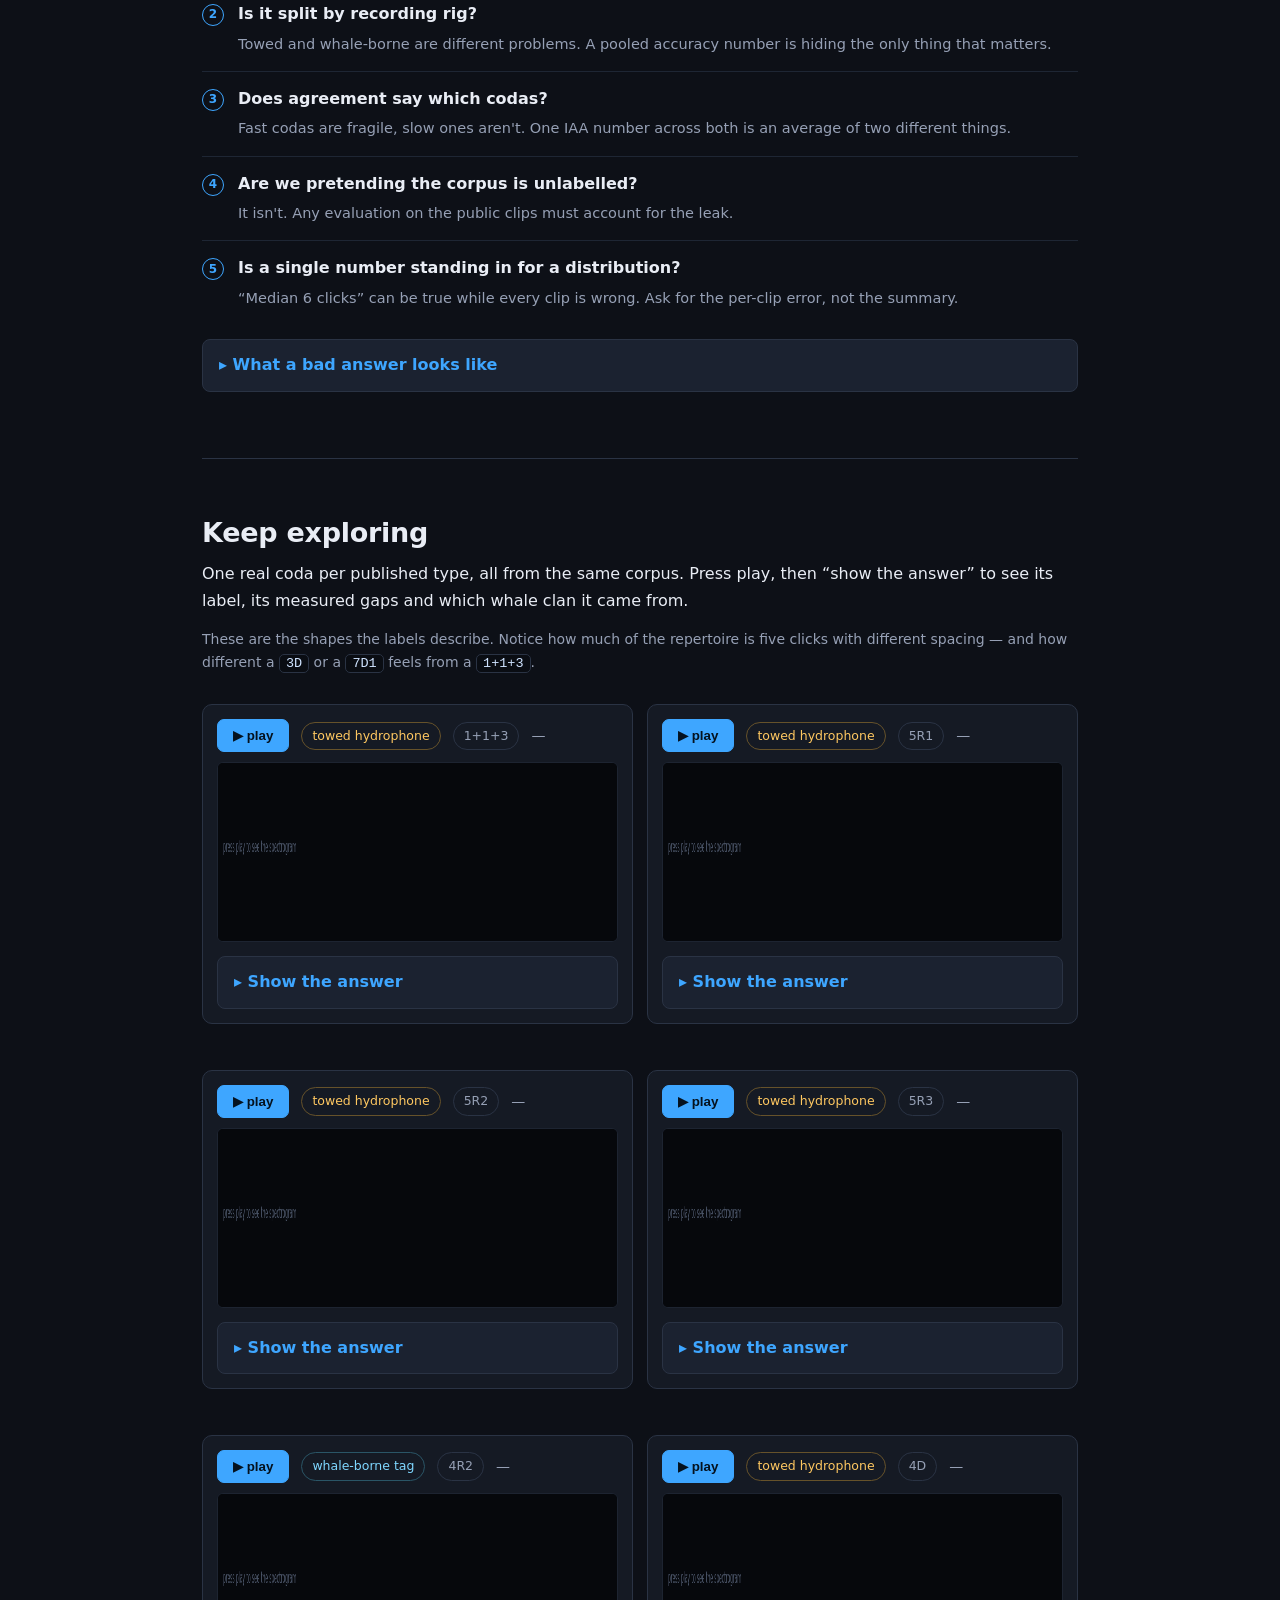
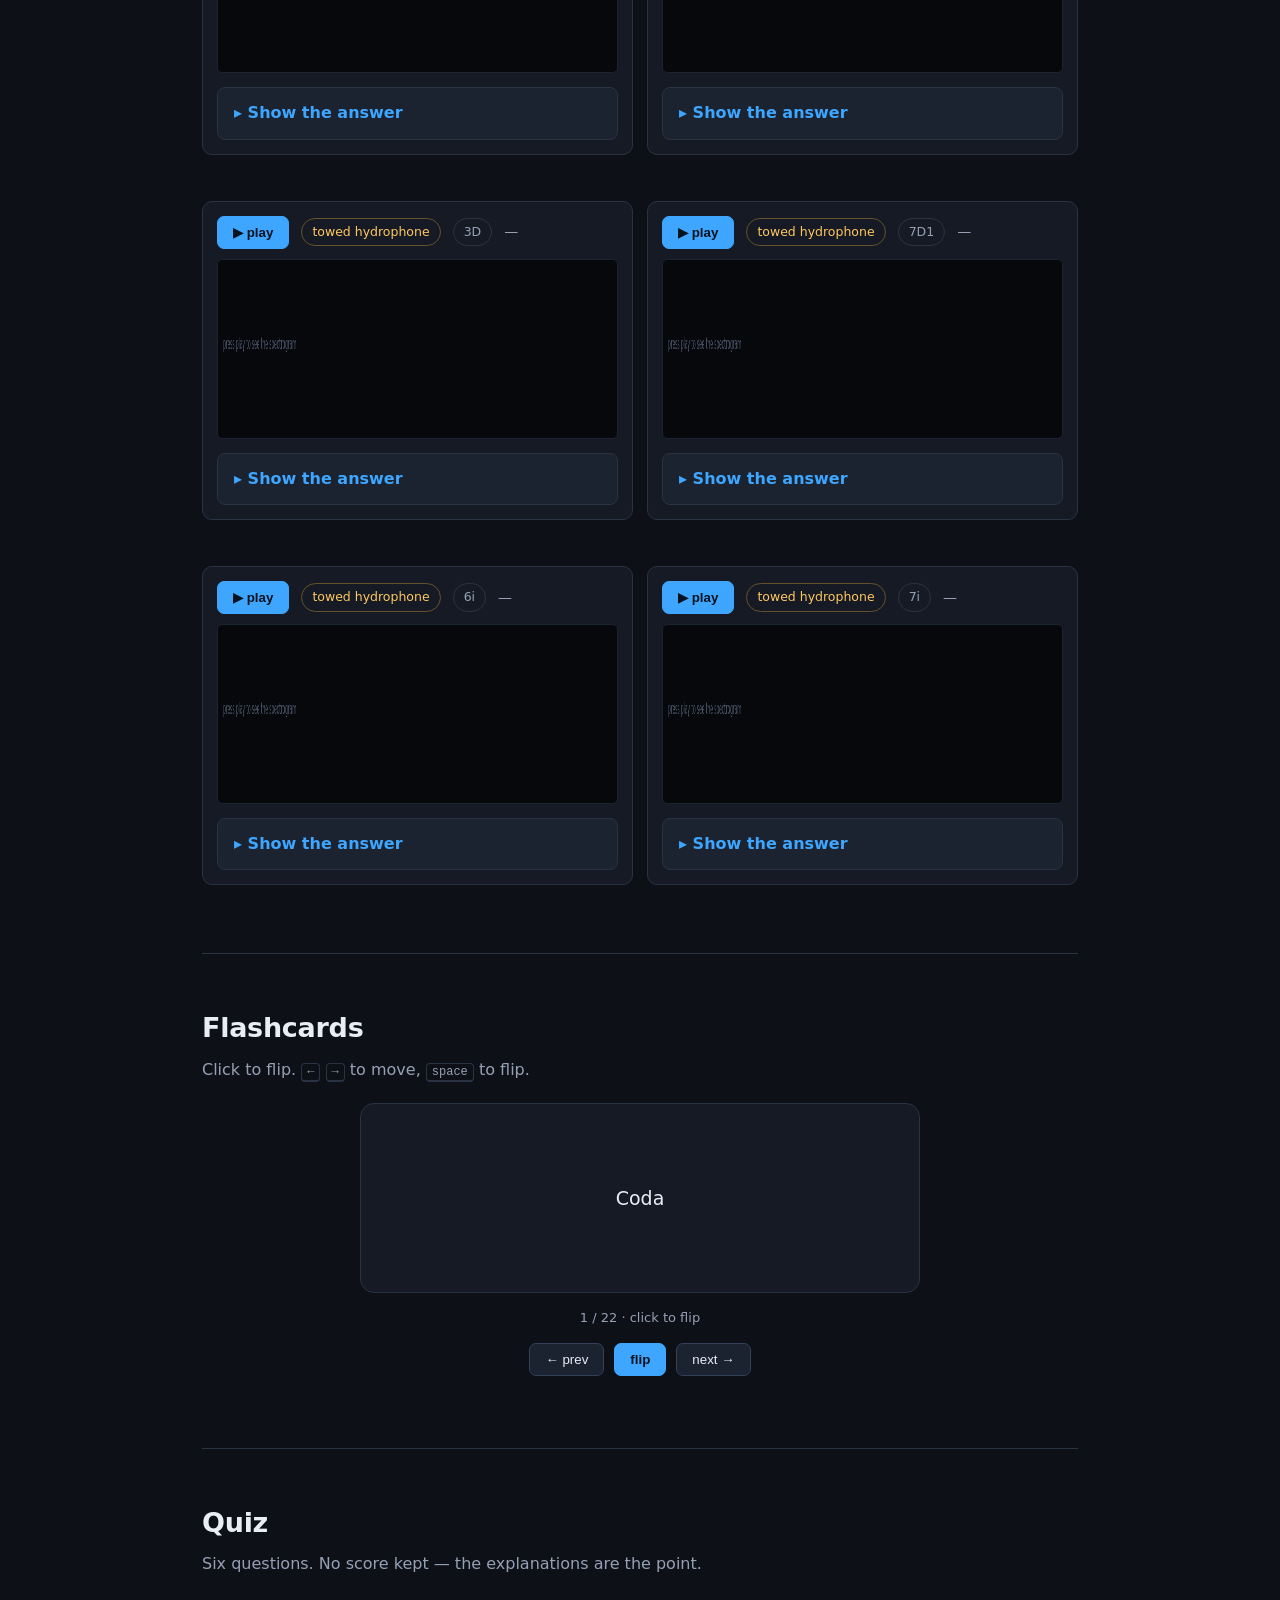
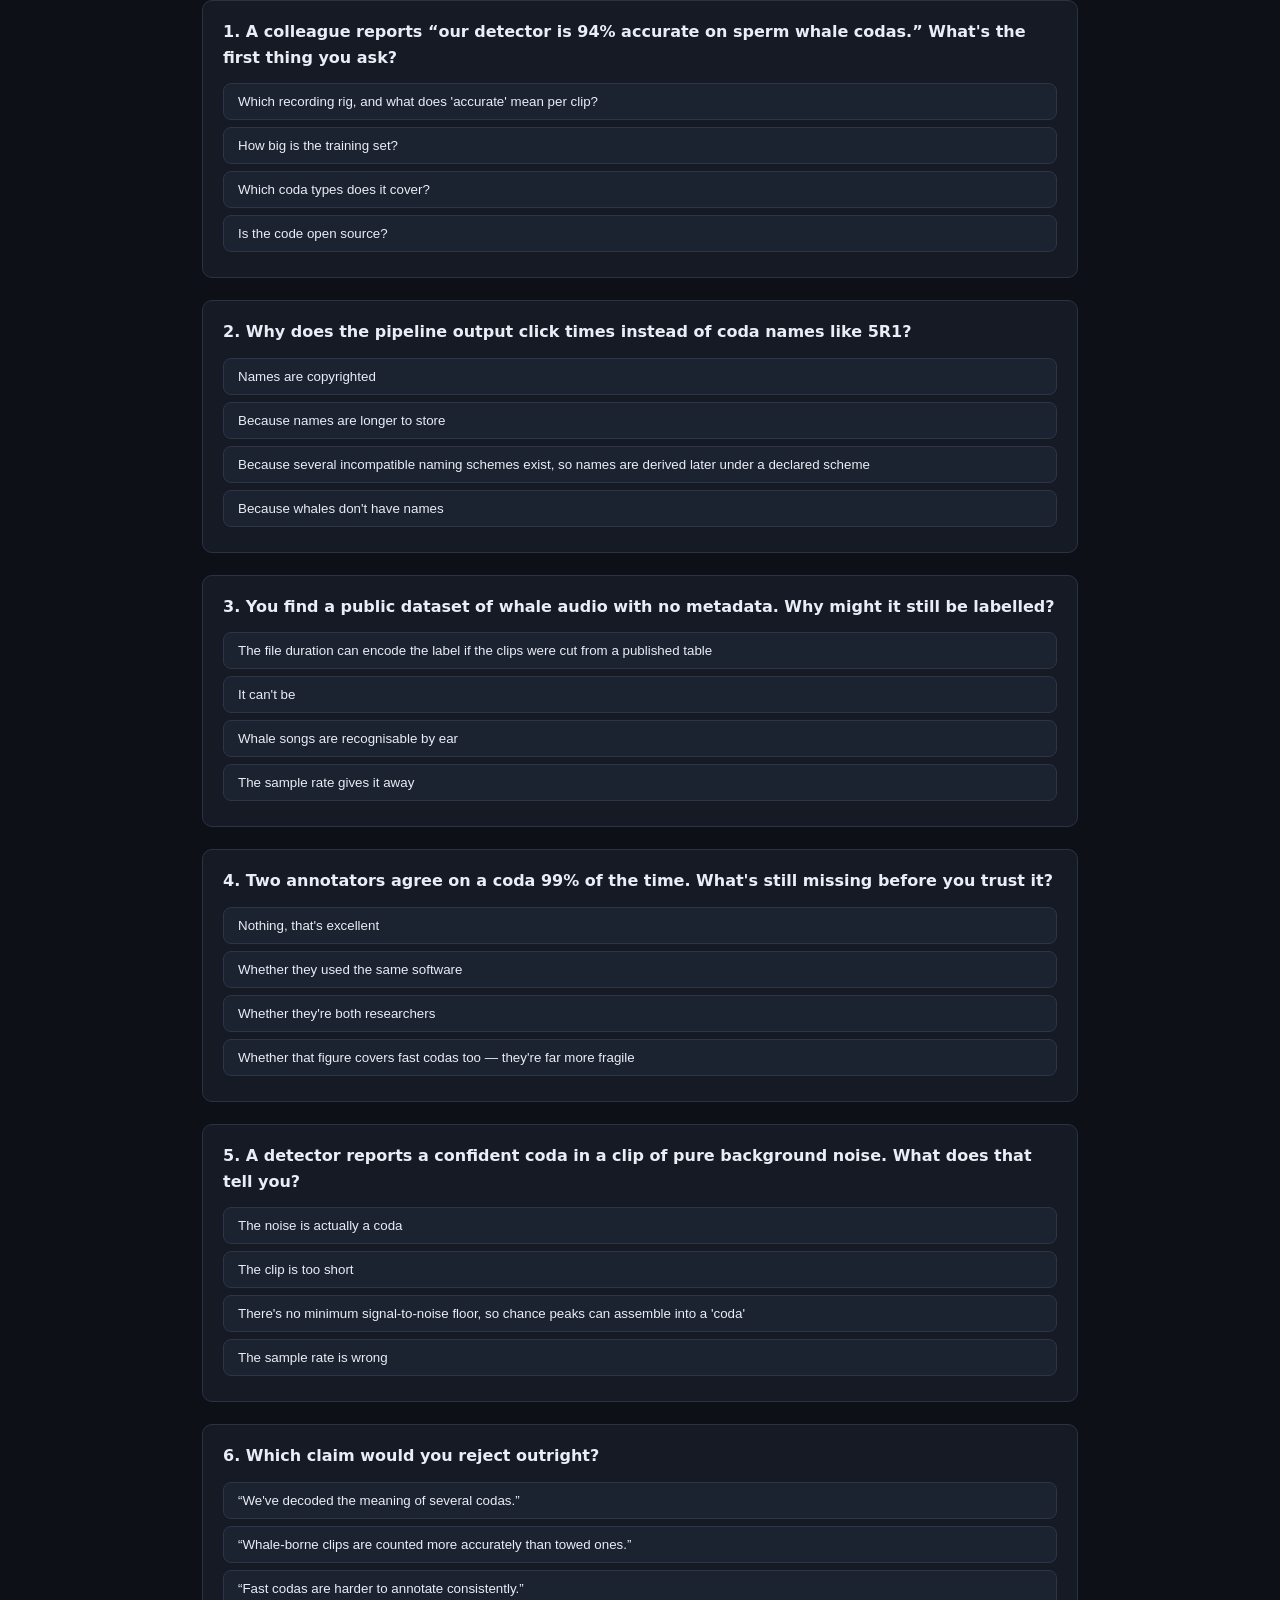
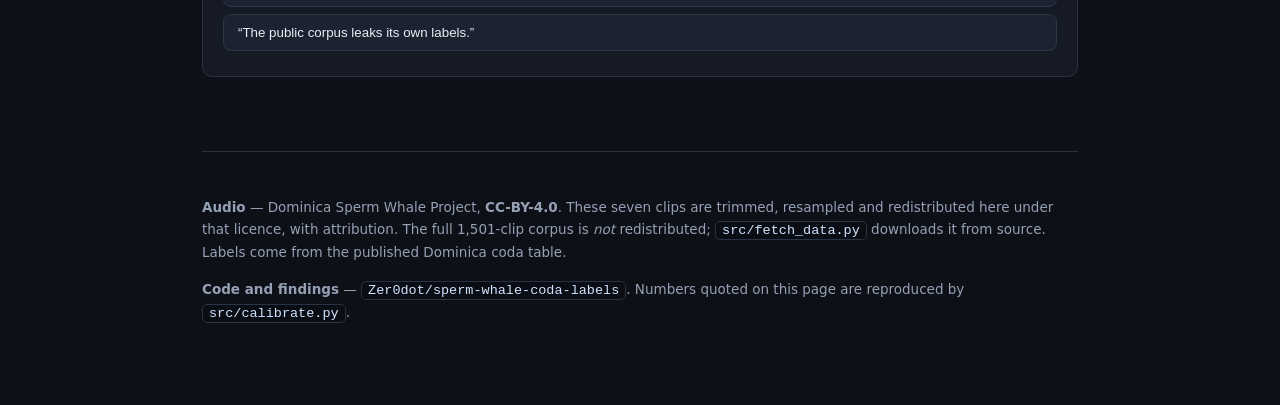
==== commit 64b47487: "Nav no longer depends on being able to scroll Scripts run in the preview, so the handler fires -- bu" ====
--- a/site/index.html
+++ b/site/index.html
@@ -34,6 +34,7 @@
   <a href="#cards">Flashcards</a>
   <a href="#quiz">Quiz</a>
 </div></nav>
+<button id="showAll" class="showall" hidden>← show all sections</button>
 
 <main class="wrap">
 <noscript><div class="noscript"><b>Scripting is off in this preview.</b>
--- a/site/style.css
+++ b/site/style.css
@@ -127,3 +127,13 @@
 .plain audio{width:100%;margin:4px 0 2px}
 .noscript{margin:18px 0;padding:14px 16px;border:1px solid var(--line);
   border-left:3px solid var(--warm);border-radius:10px;background:#141a24}
+
+/* Focused mode: one section at a time. Navigation must not depend on being
+   able to scroll -- in an embedded preview the outer document may own the
+   scroll and refuse to move. */
+body.focused section.lesson{display:none}
+body.focused section.lesson.current{display:block}
+.showall{position:fixed;right:18px;bottom:18px;z-index:40;background:var(--accent);
+  color:#05121f;border:0;border-radius:99px;padding:11px 18px;font:600 14px inherit;
+  cursor:pointer;box-shadow:0 6px 24px #0009}
+.showall:hover{filter:brightness(1.08)}
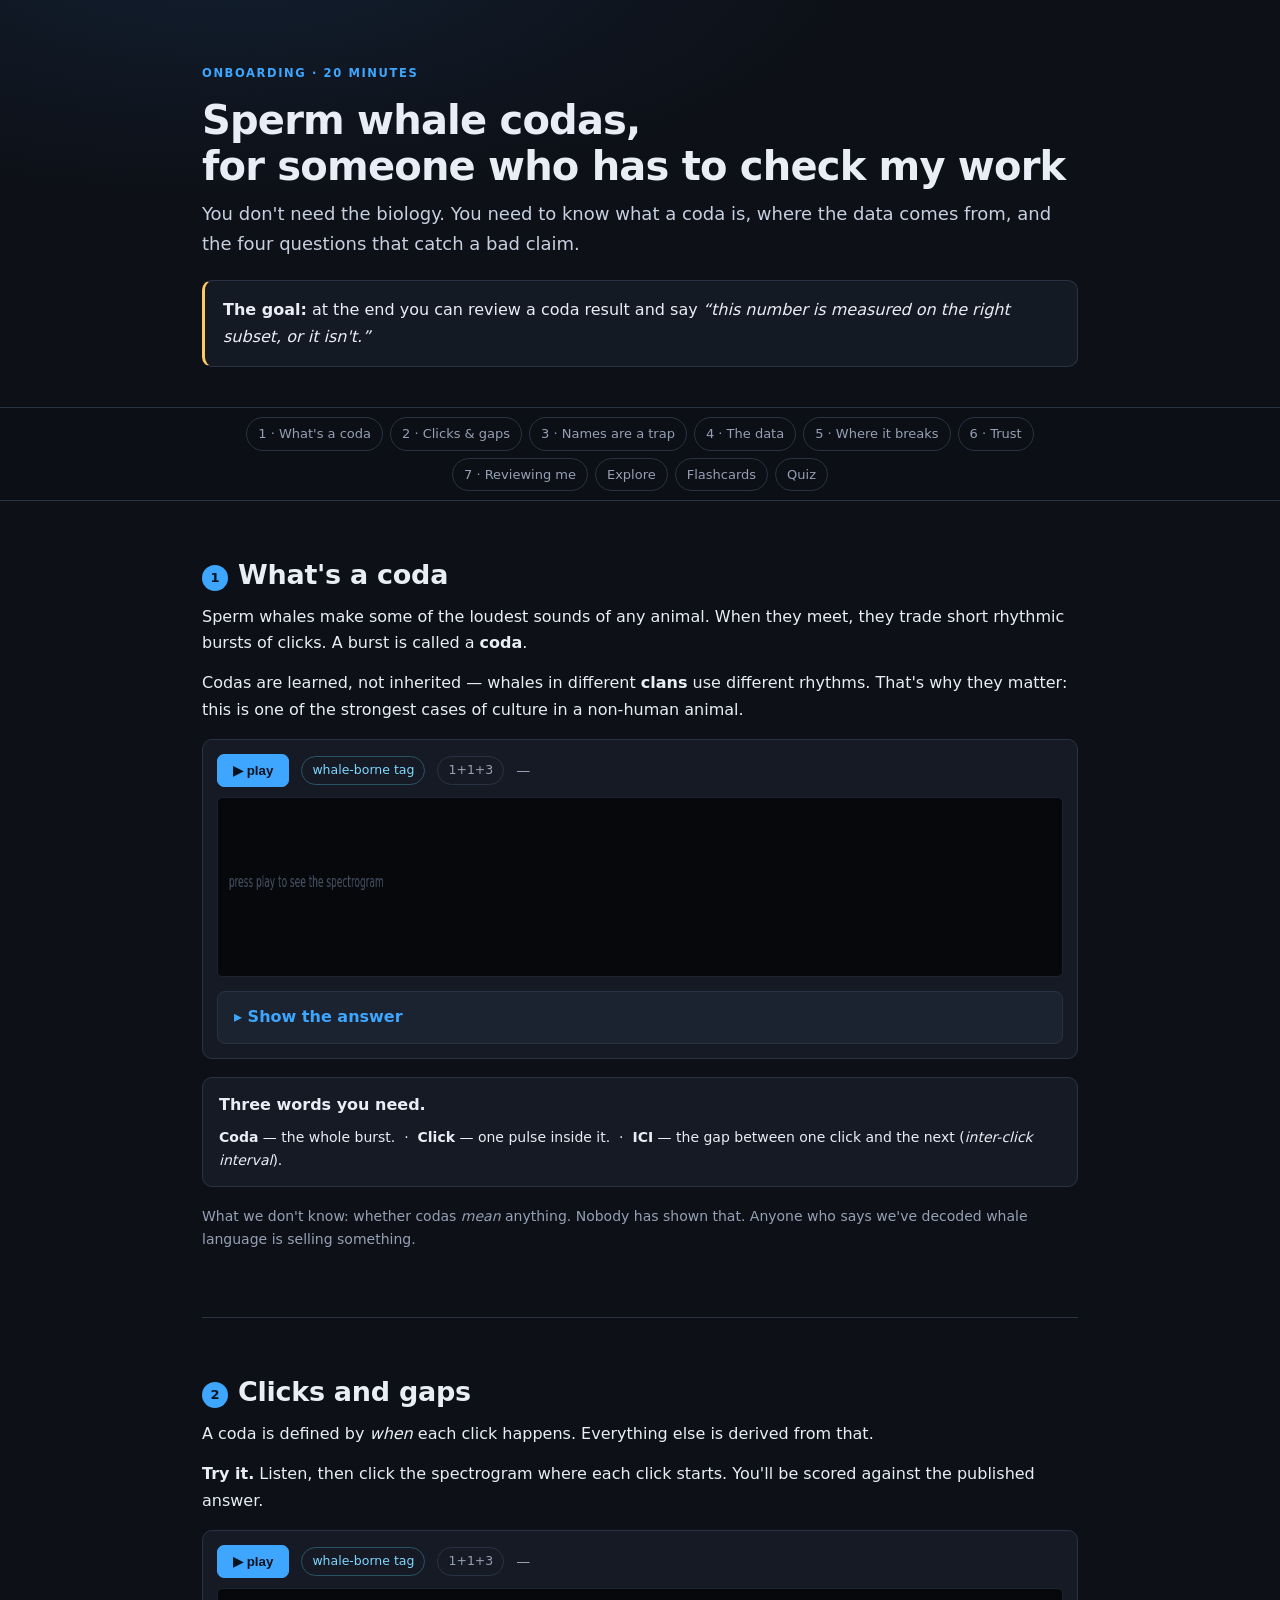
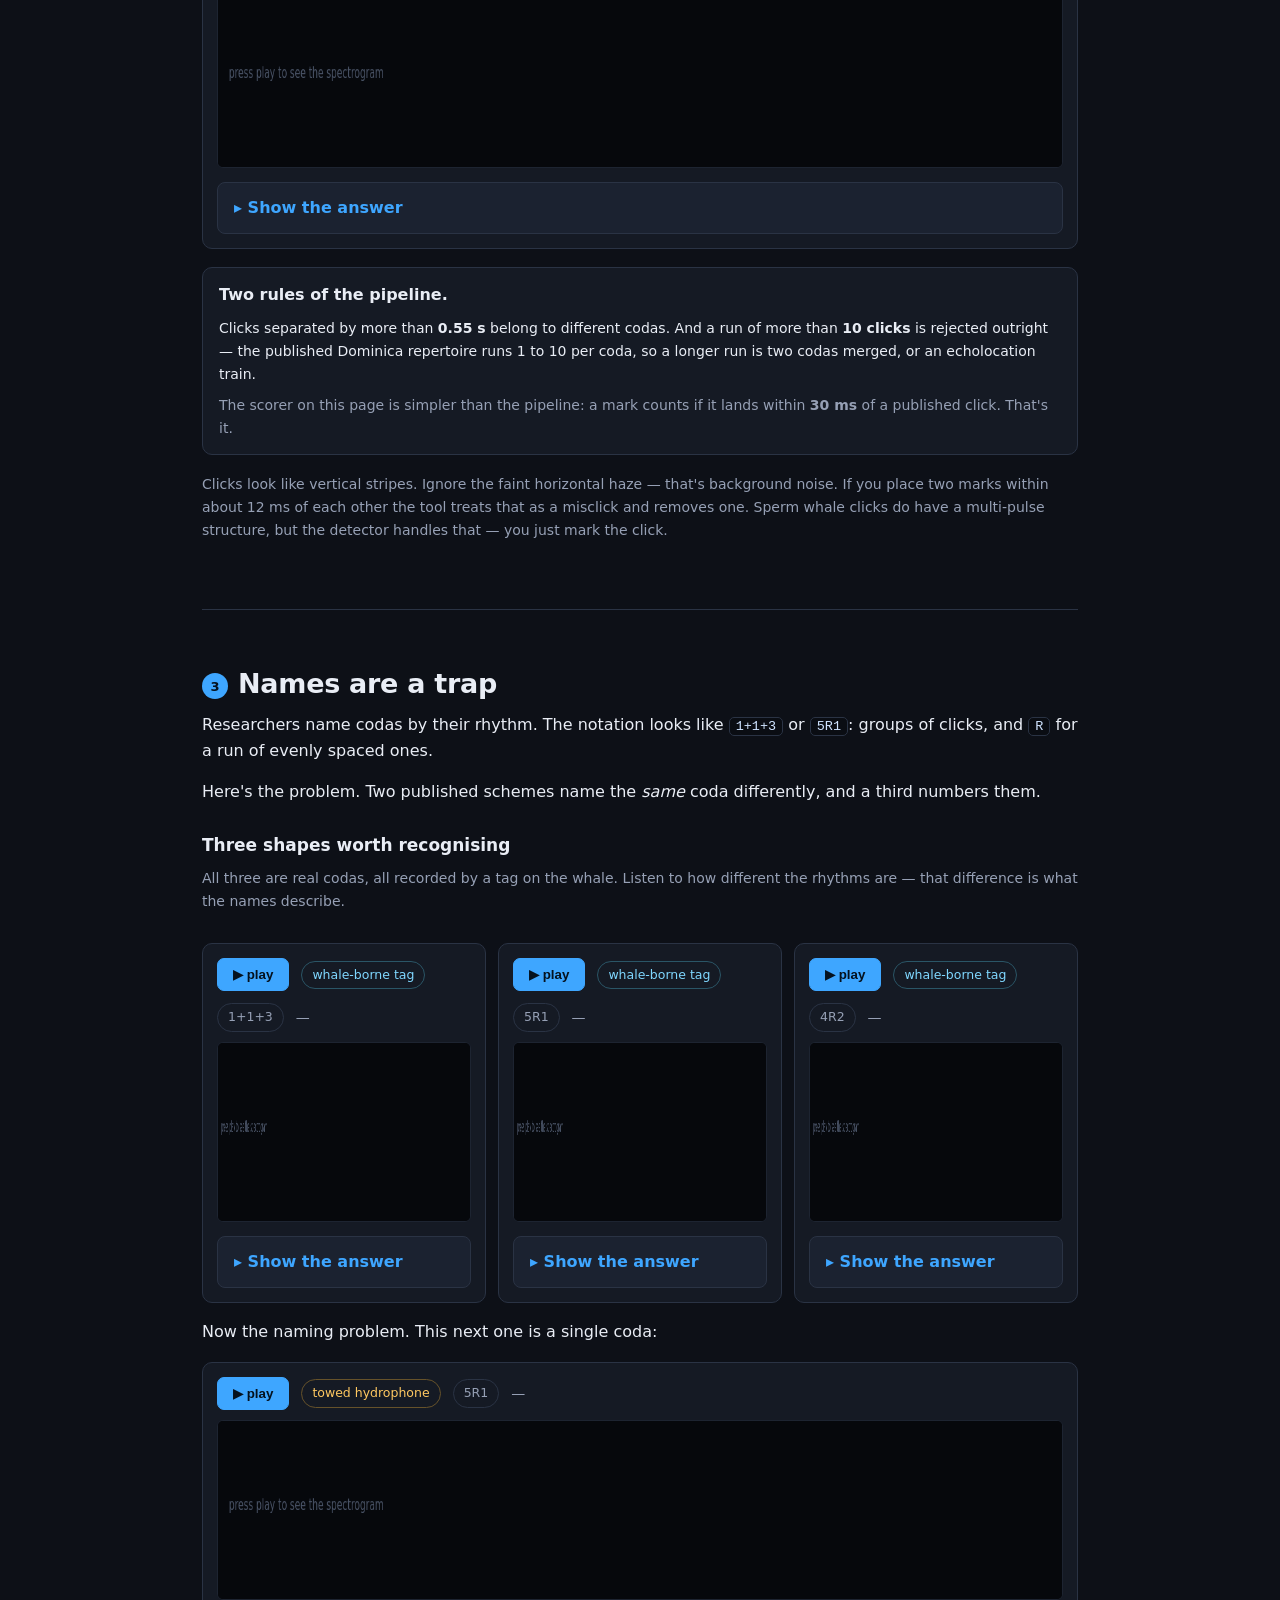
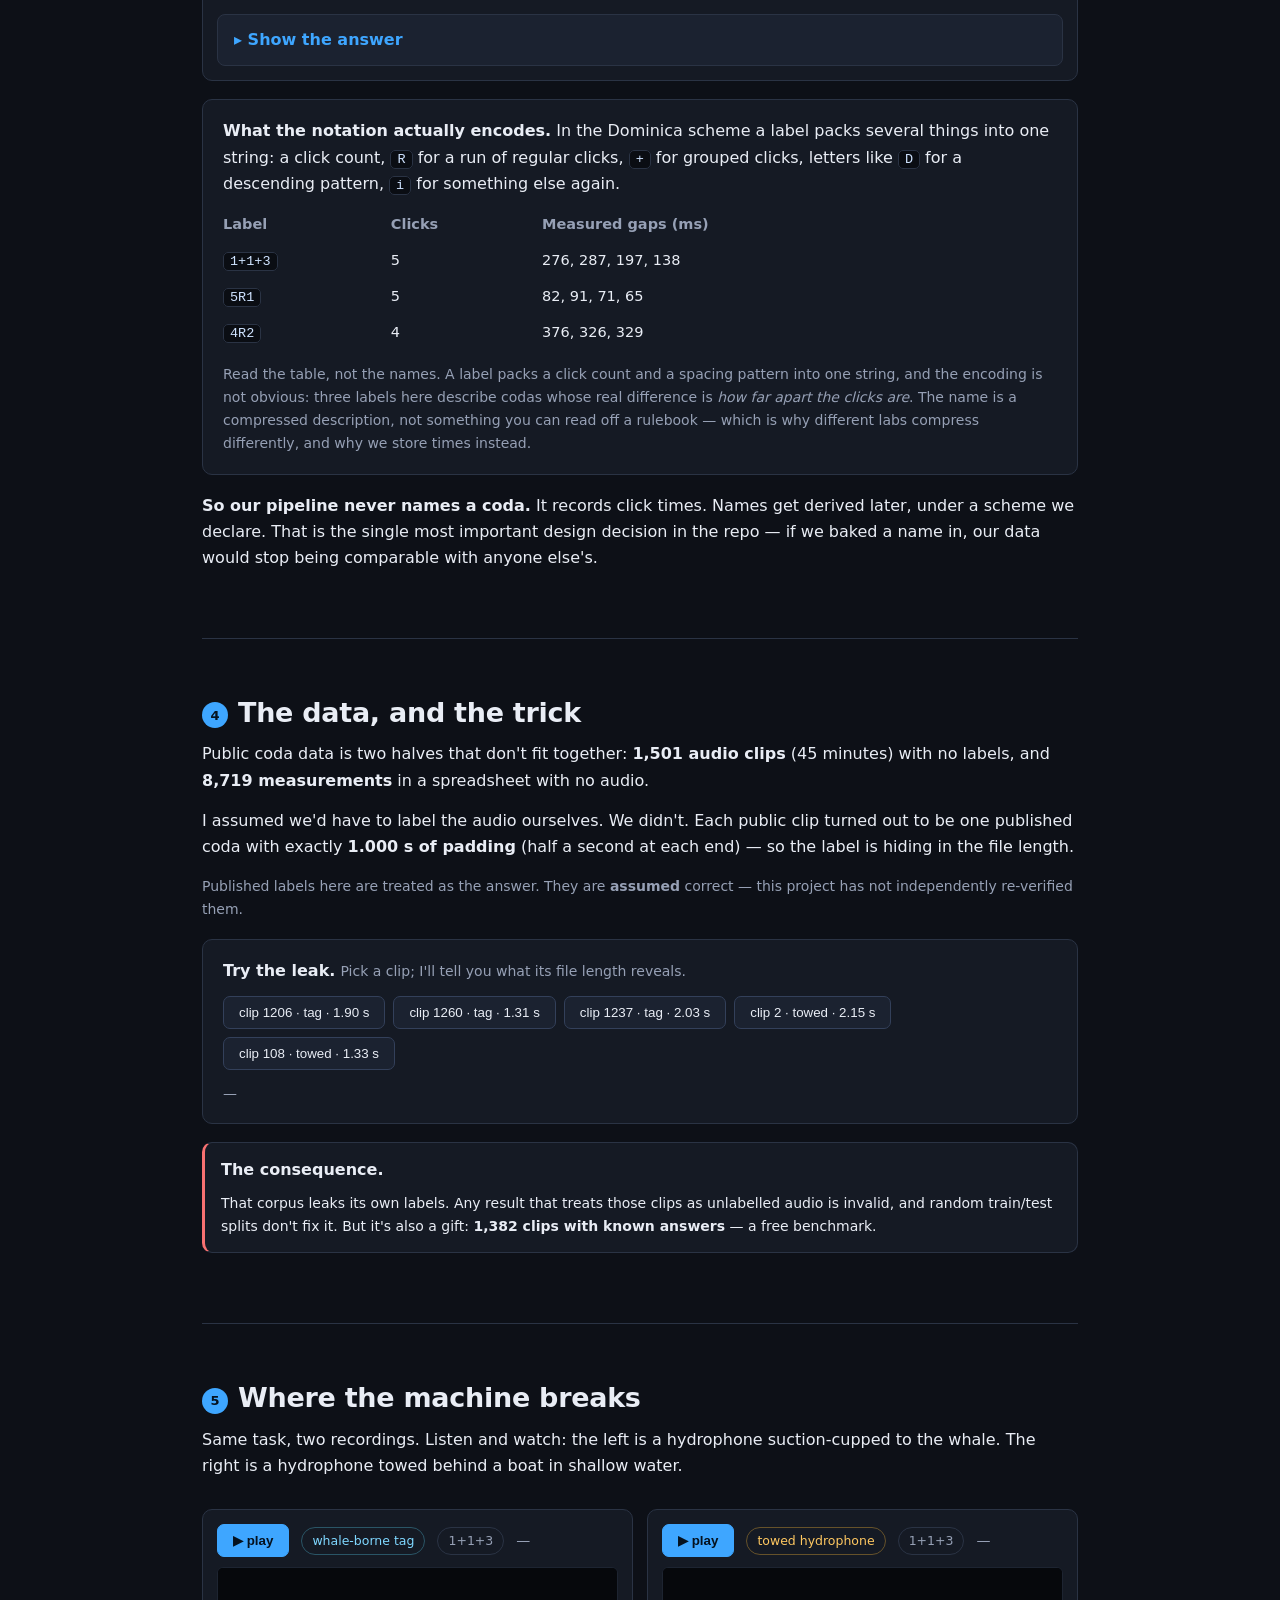
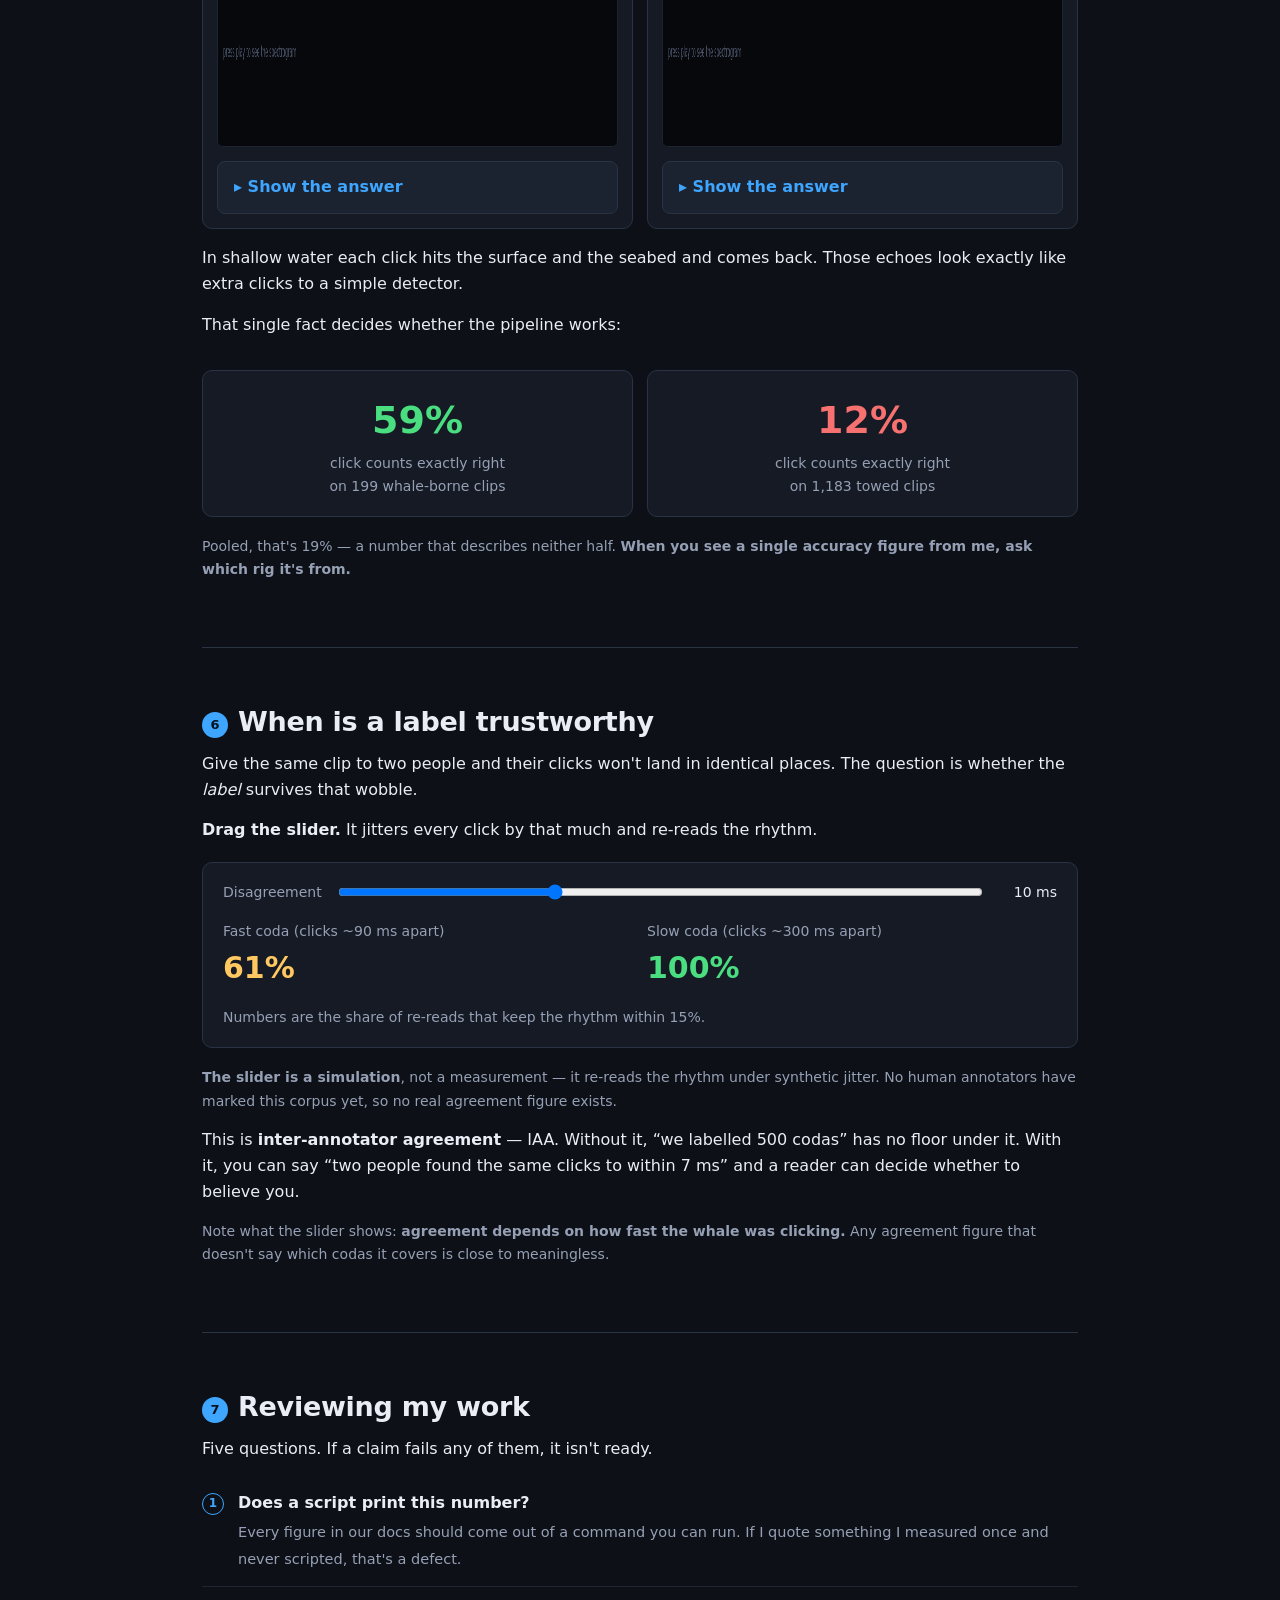
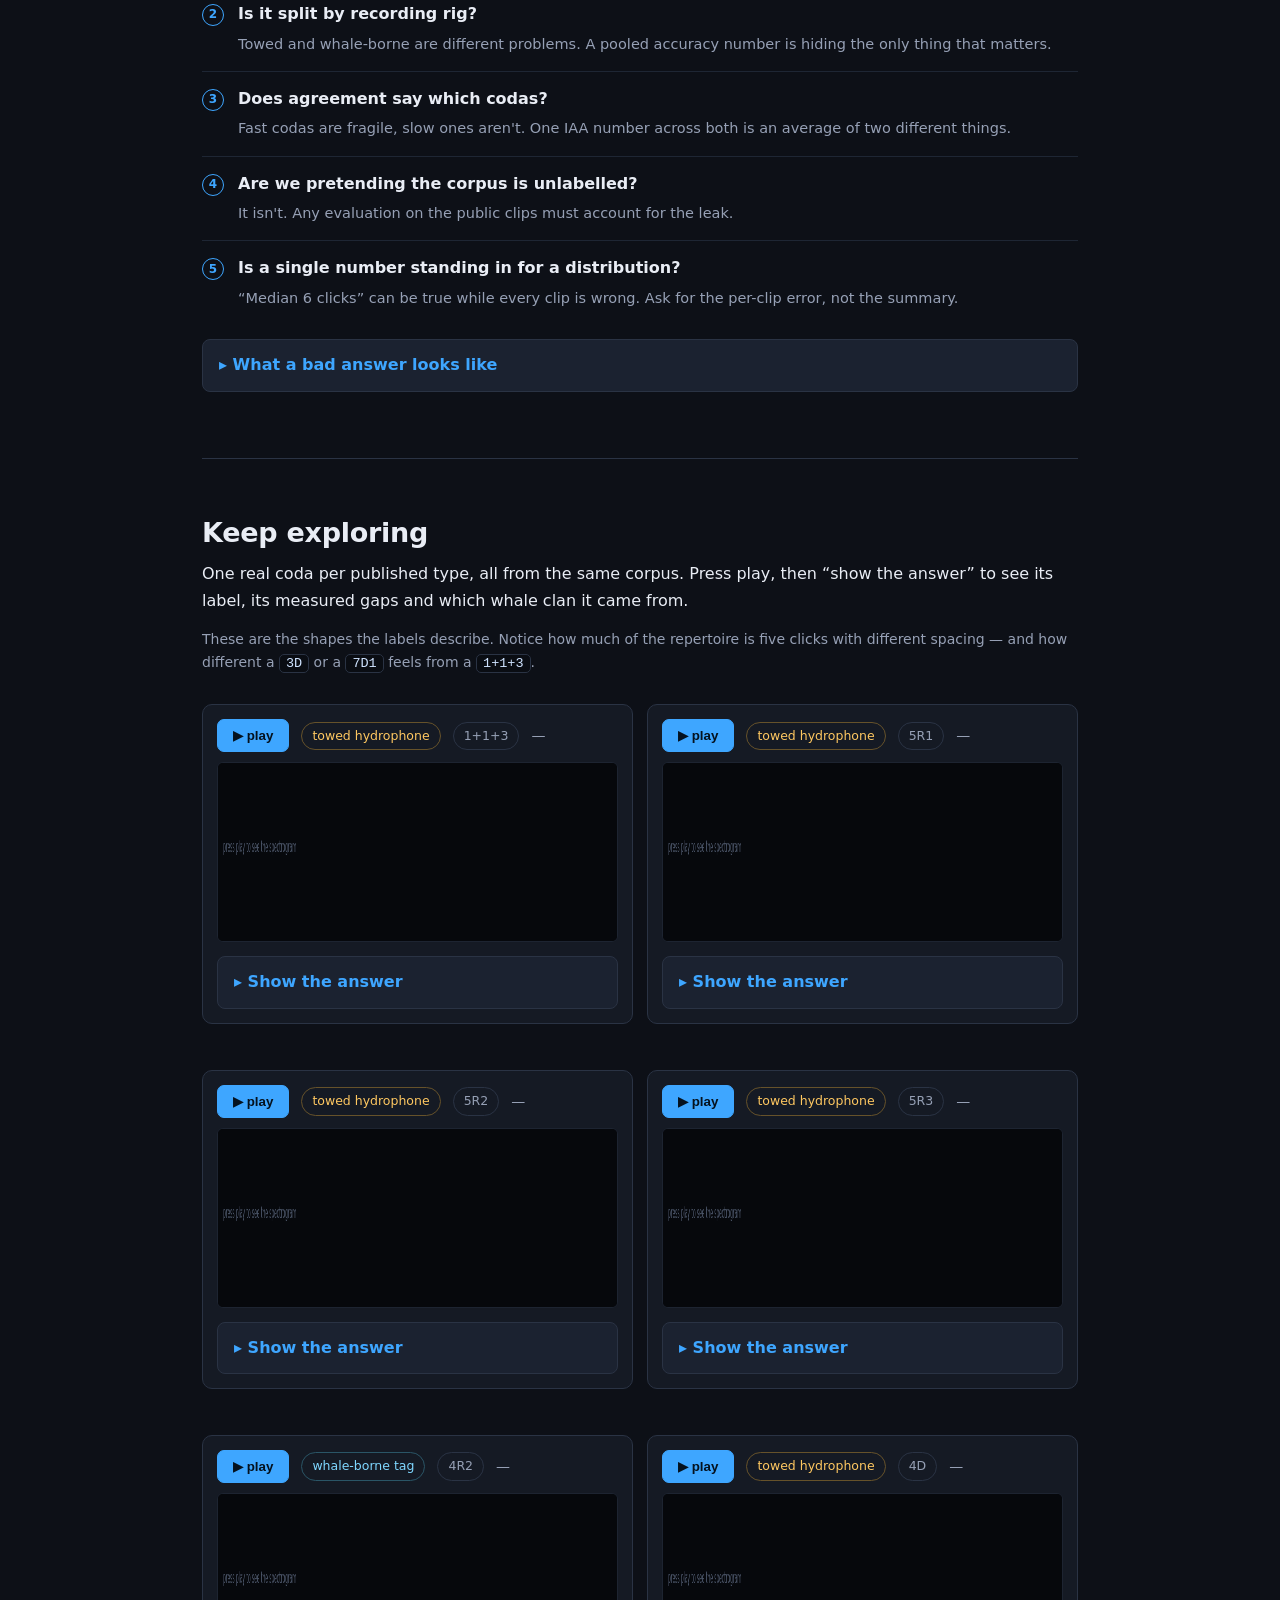
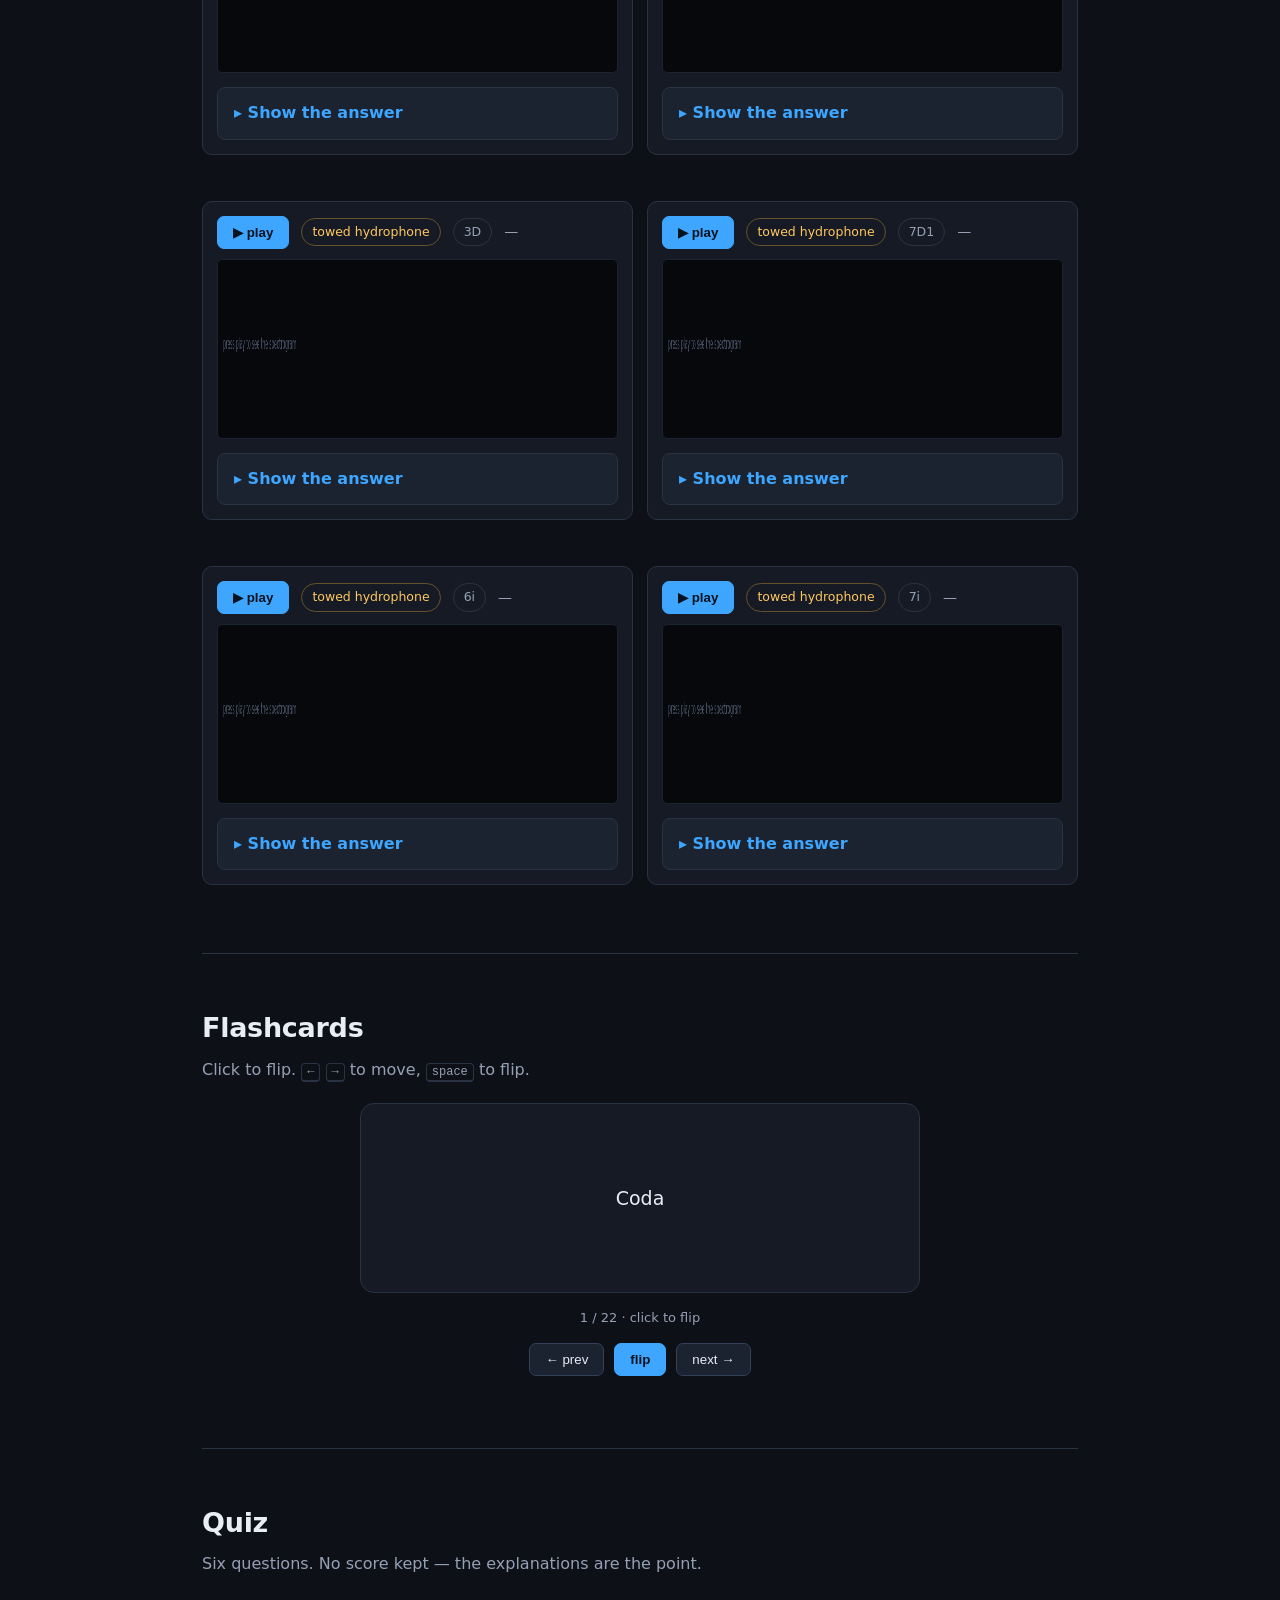
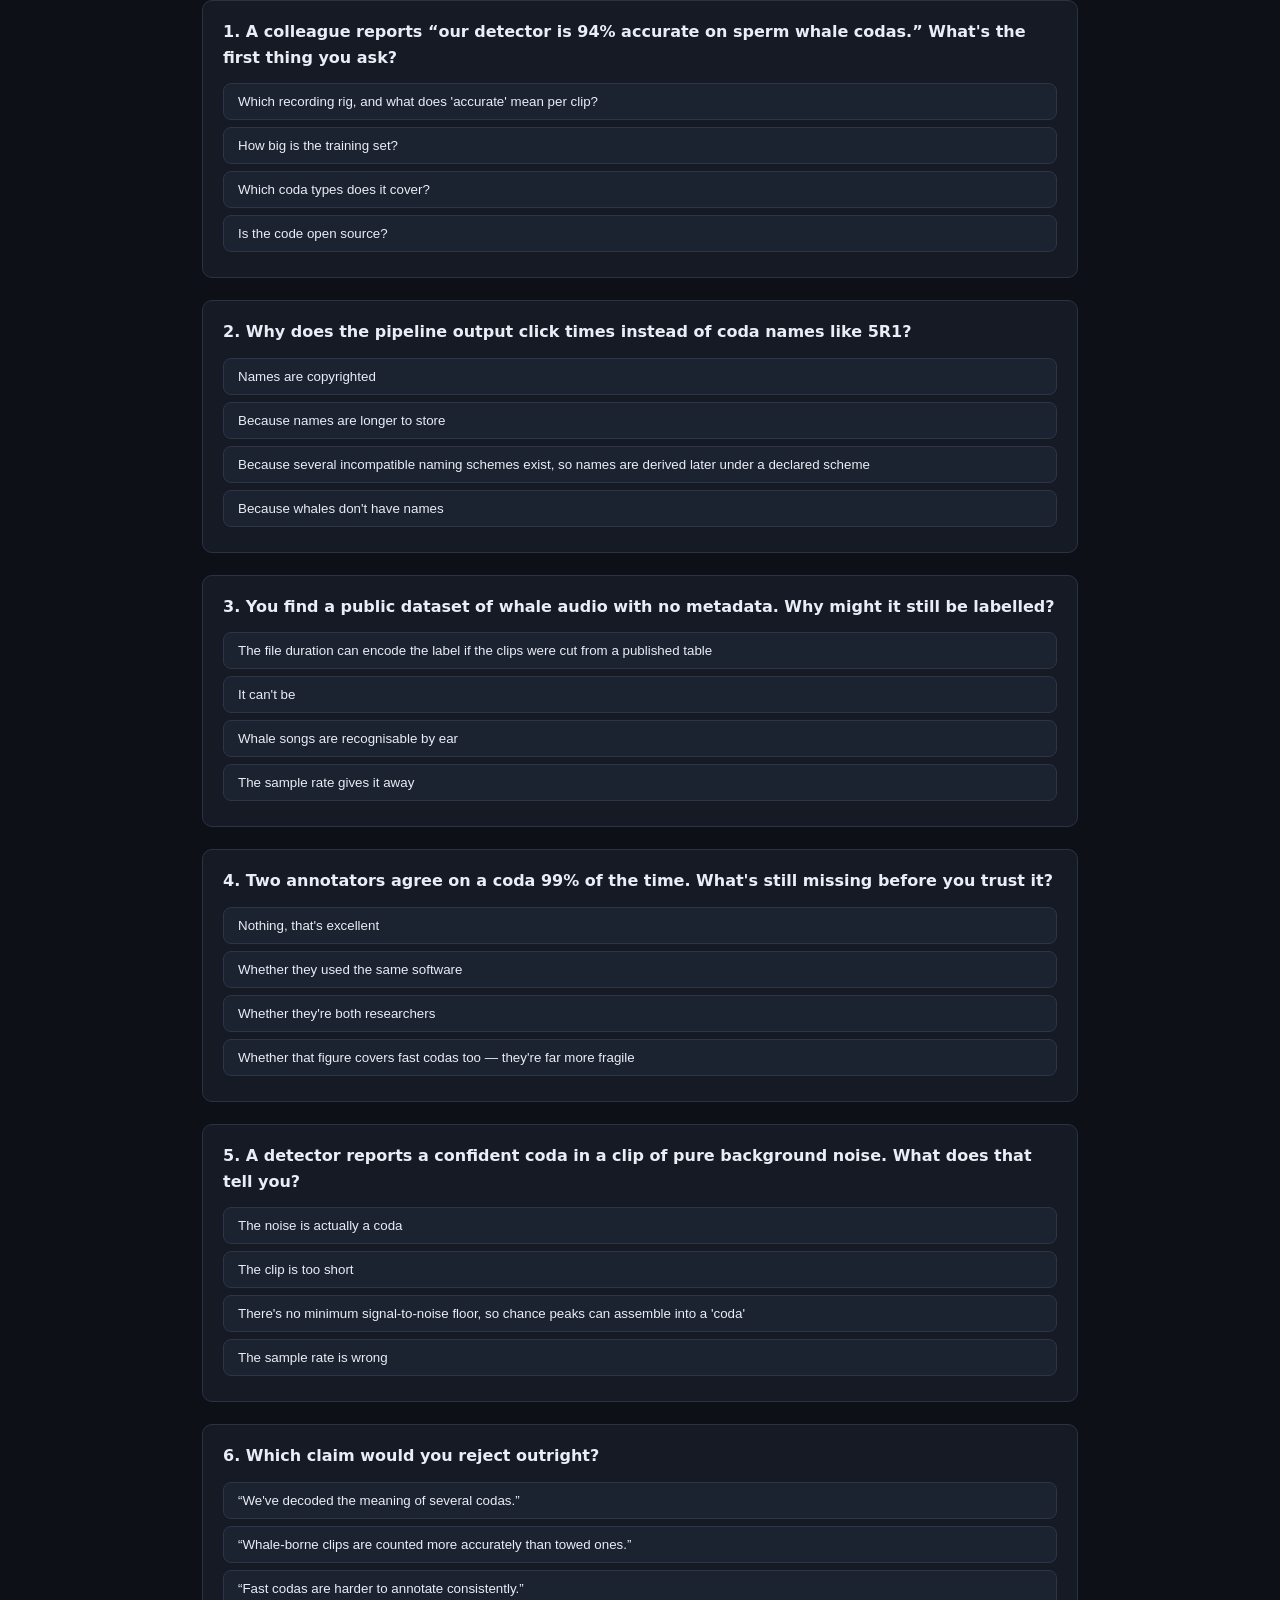
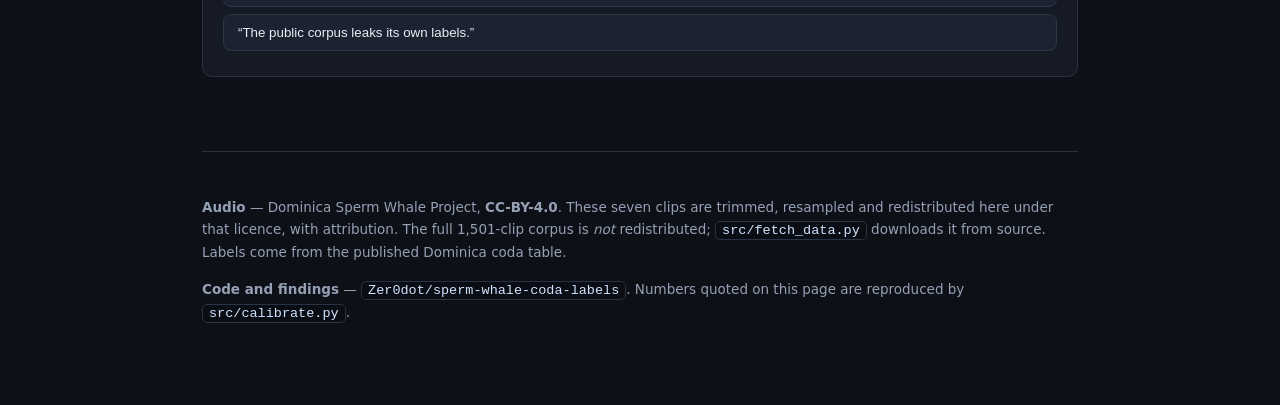
==== commit c5193a6d: "Bump asset version so a cached app.js cannot mask the fix python -m http.server sends no Cache-Contr" ====
--- a/site/index.html
+++ b/site/index.html
@@ -5,7 +5,7 @@
 <meta name="viewport" content="width=device-width,initial-scale=1">
 <title>Sperm whale codas — a speedrun</title>
 <link rel="icon" href="data:,">
-<link rel="stylesheet" href="style.css?v=7">
+<link rel="stylesheet" href="style.css?v=9">
 </head>
 <body>
 
@@ -294,6 +294,6 @@
 </footer>
 
 </main>
-<script src="app.js?v=7"></script>
+<script src="app.js?v=9"></script>
 </body>
 </html>
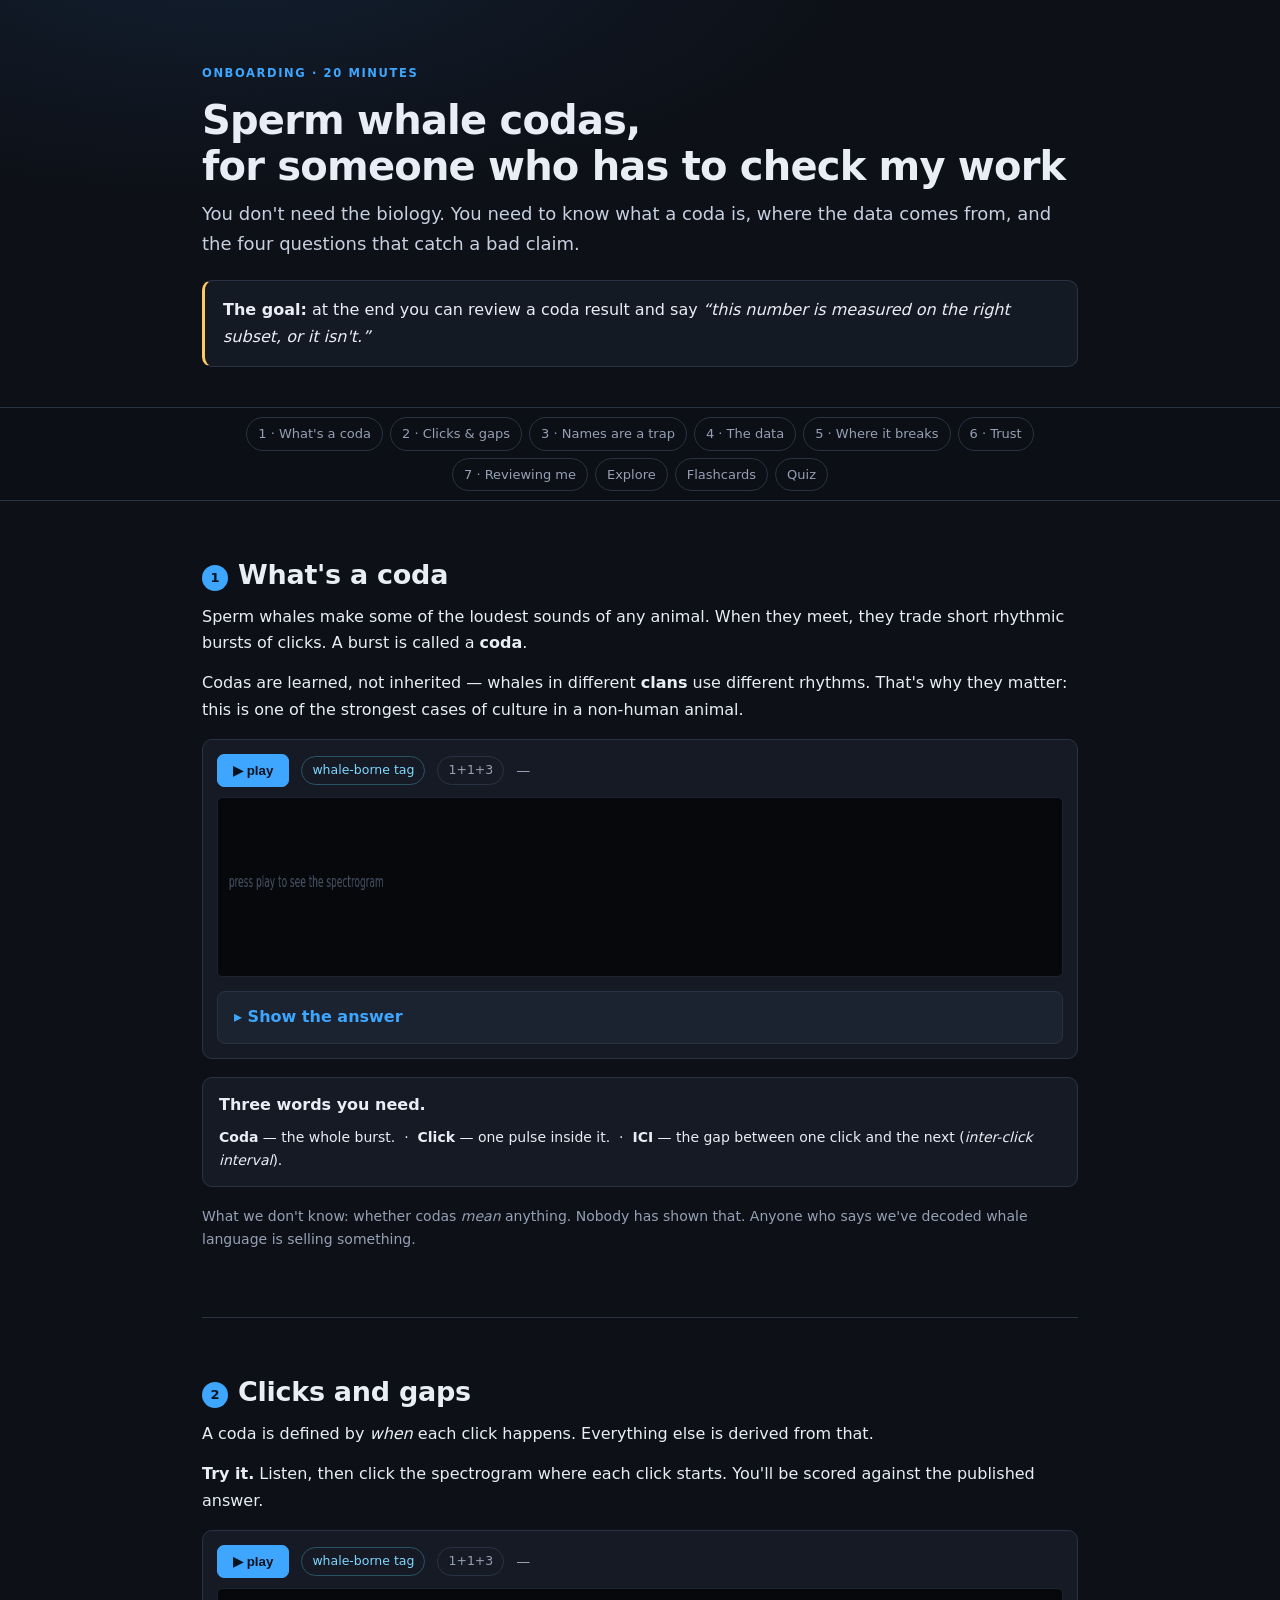
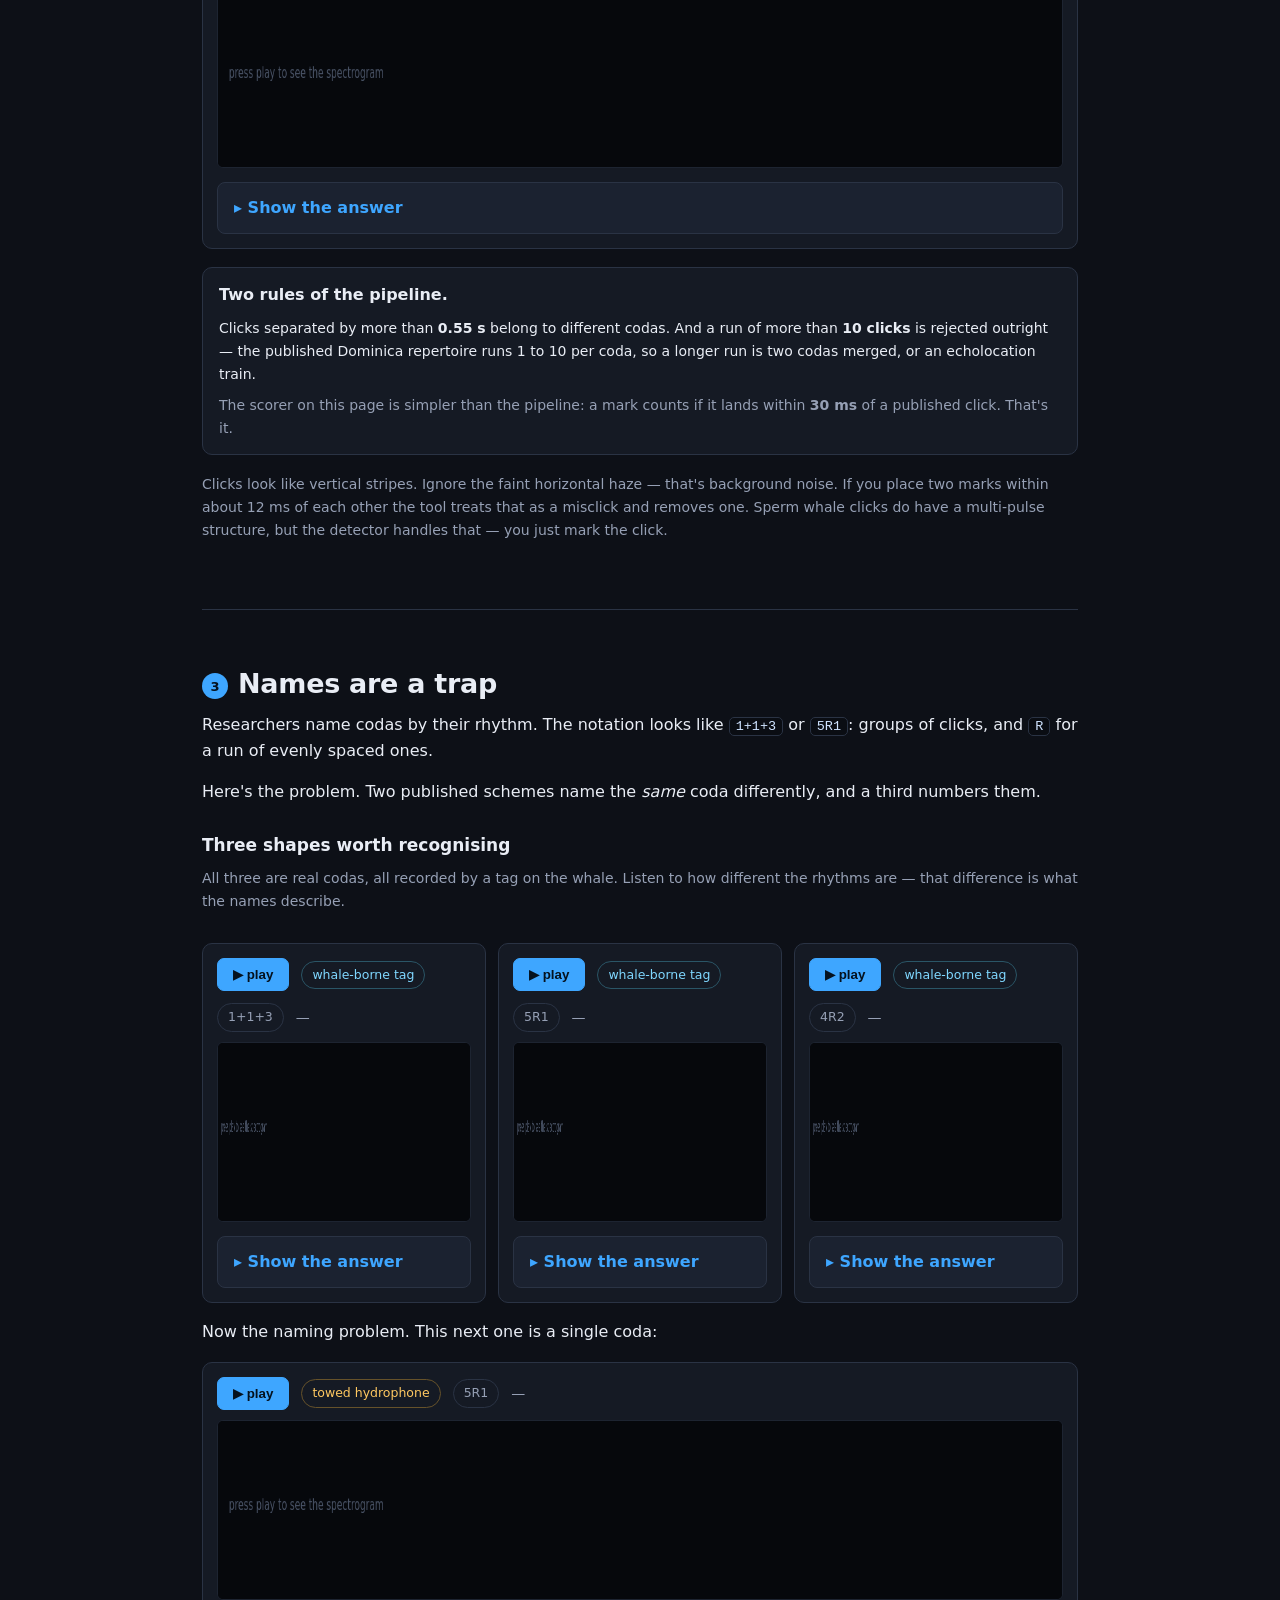
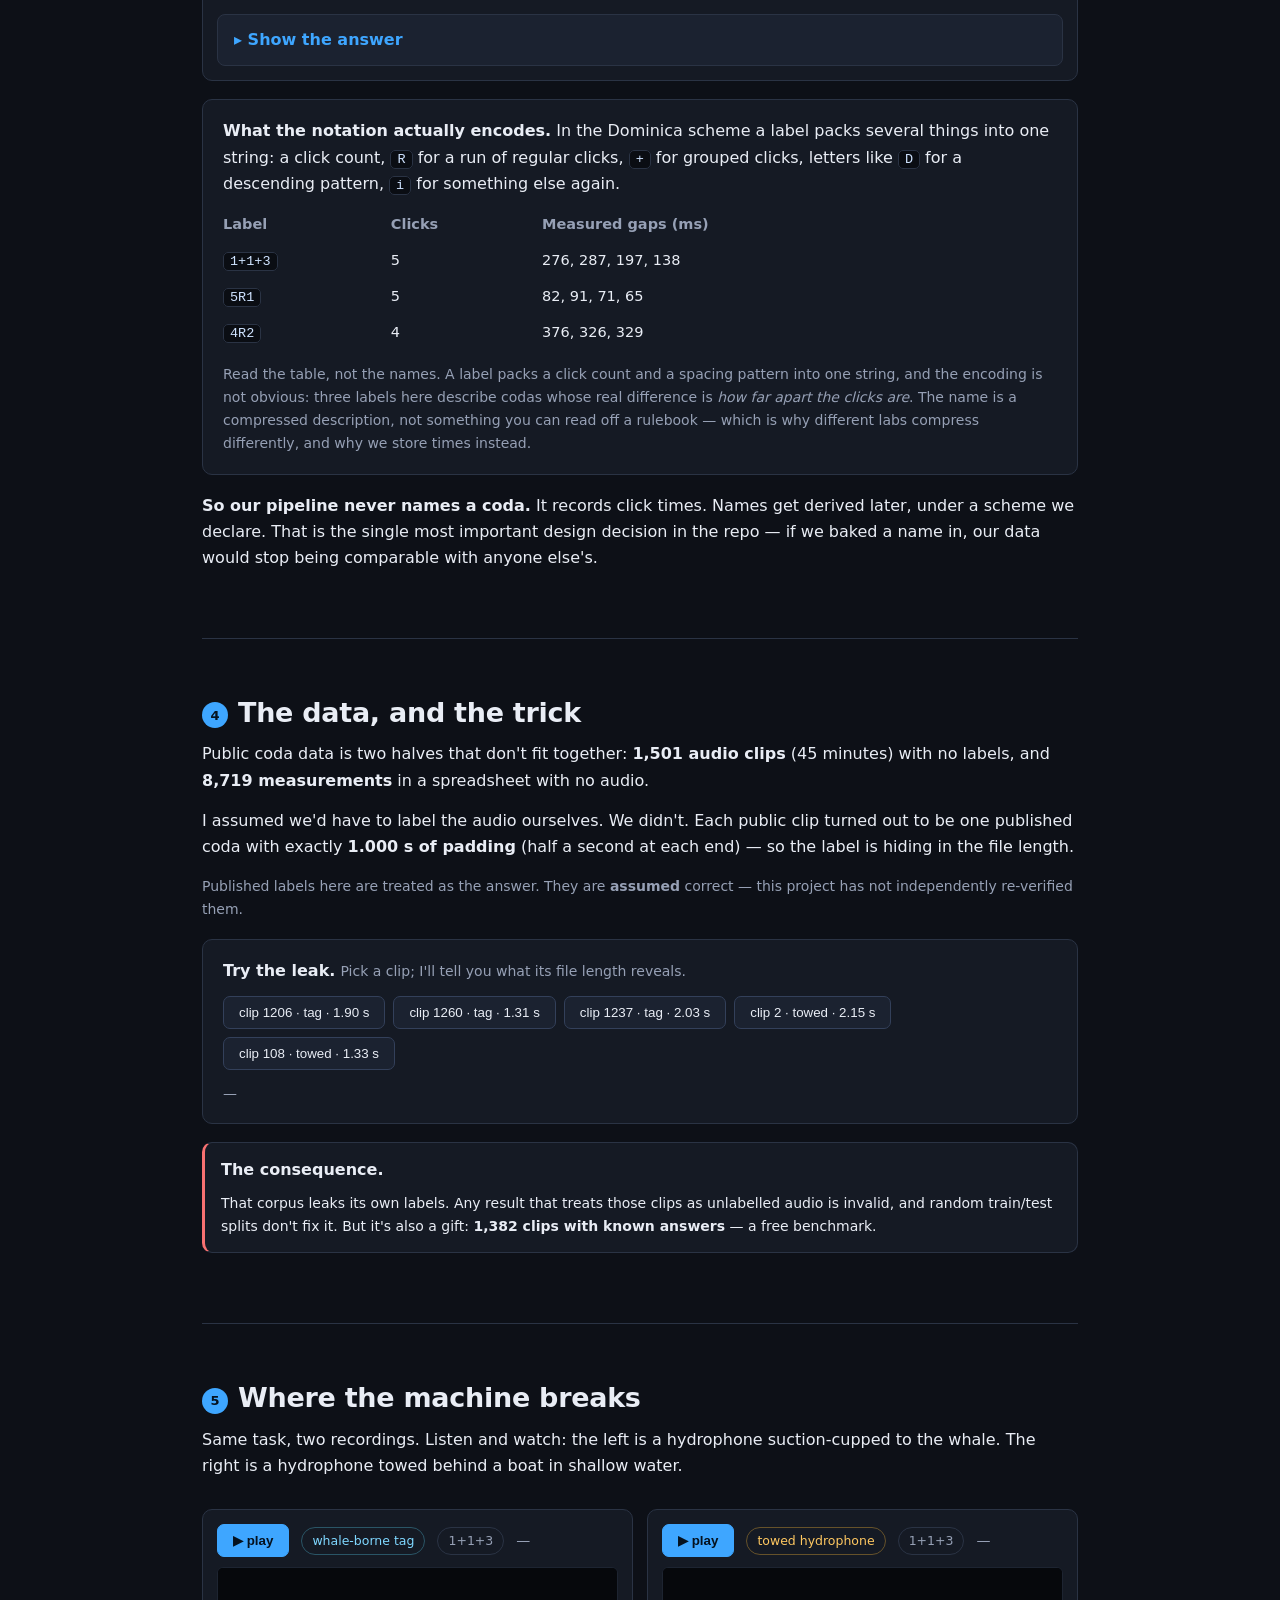
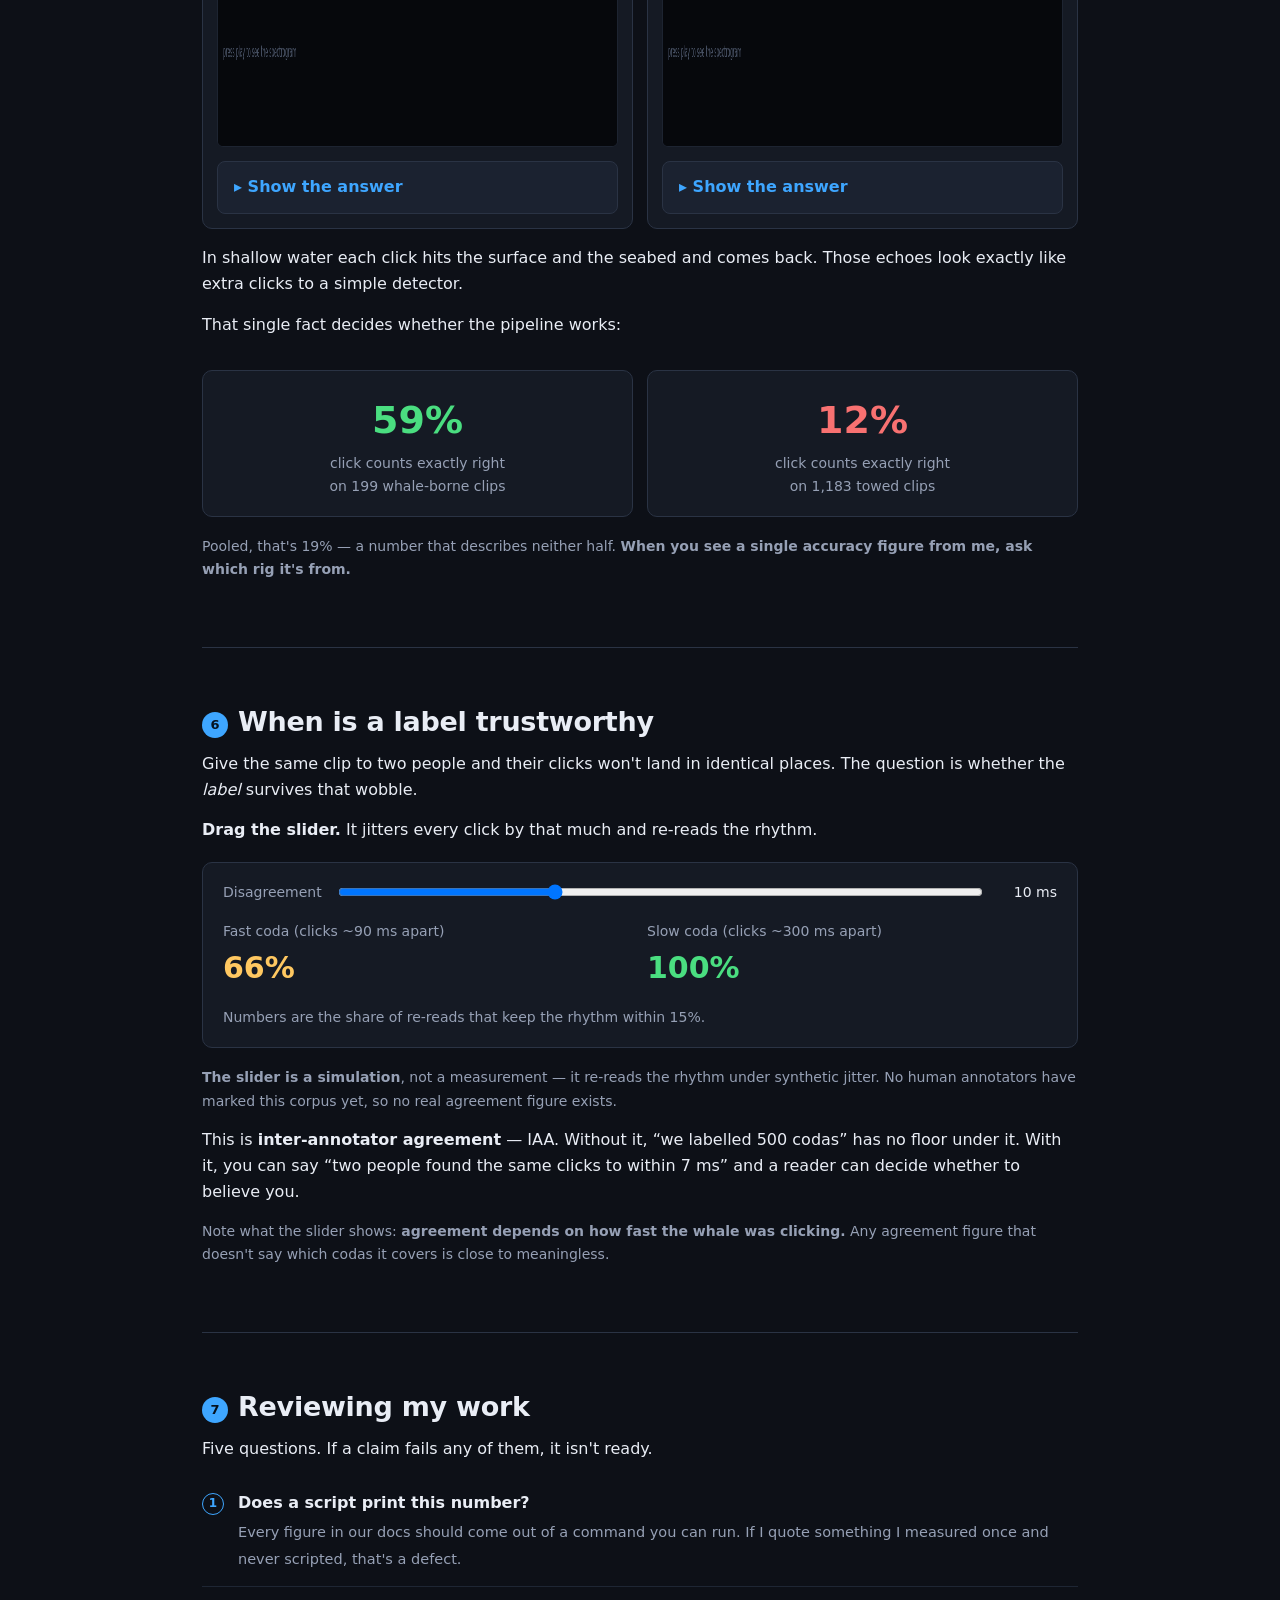
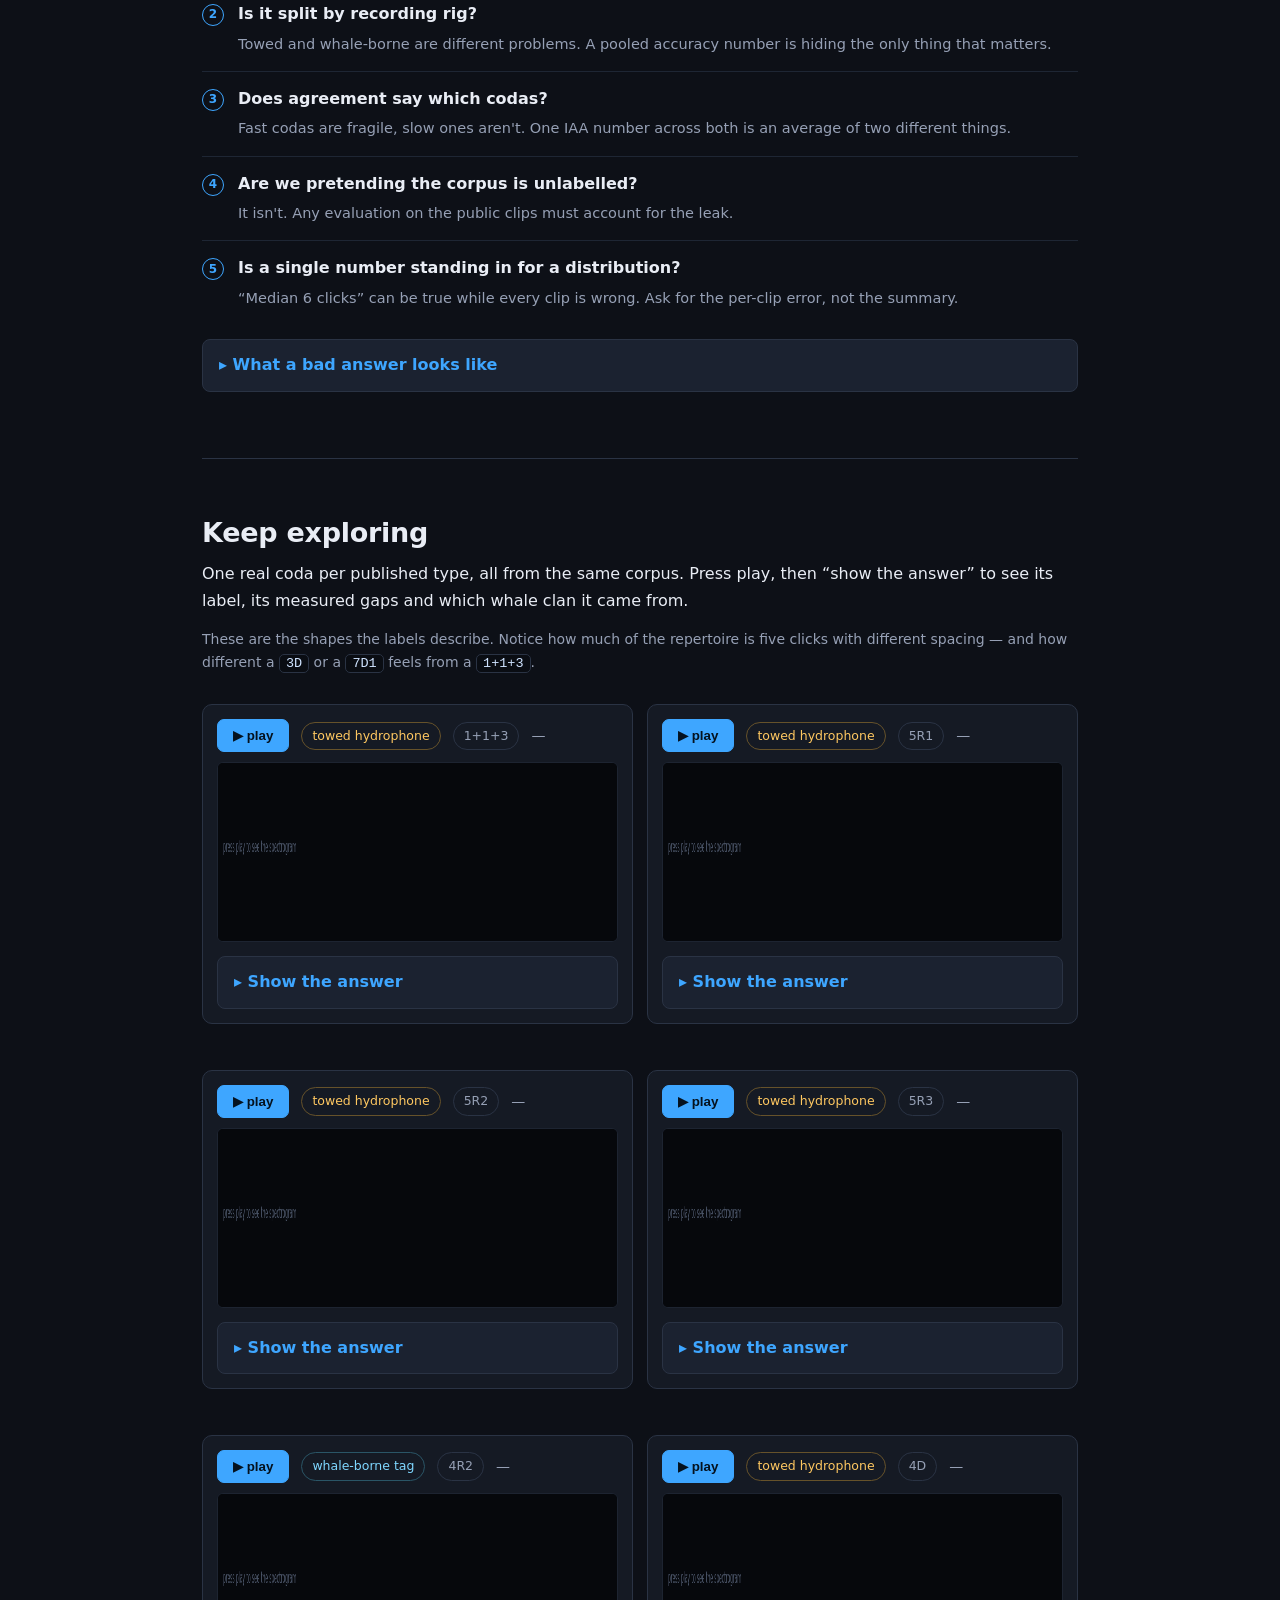
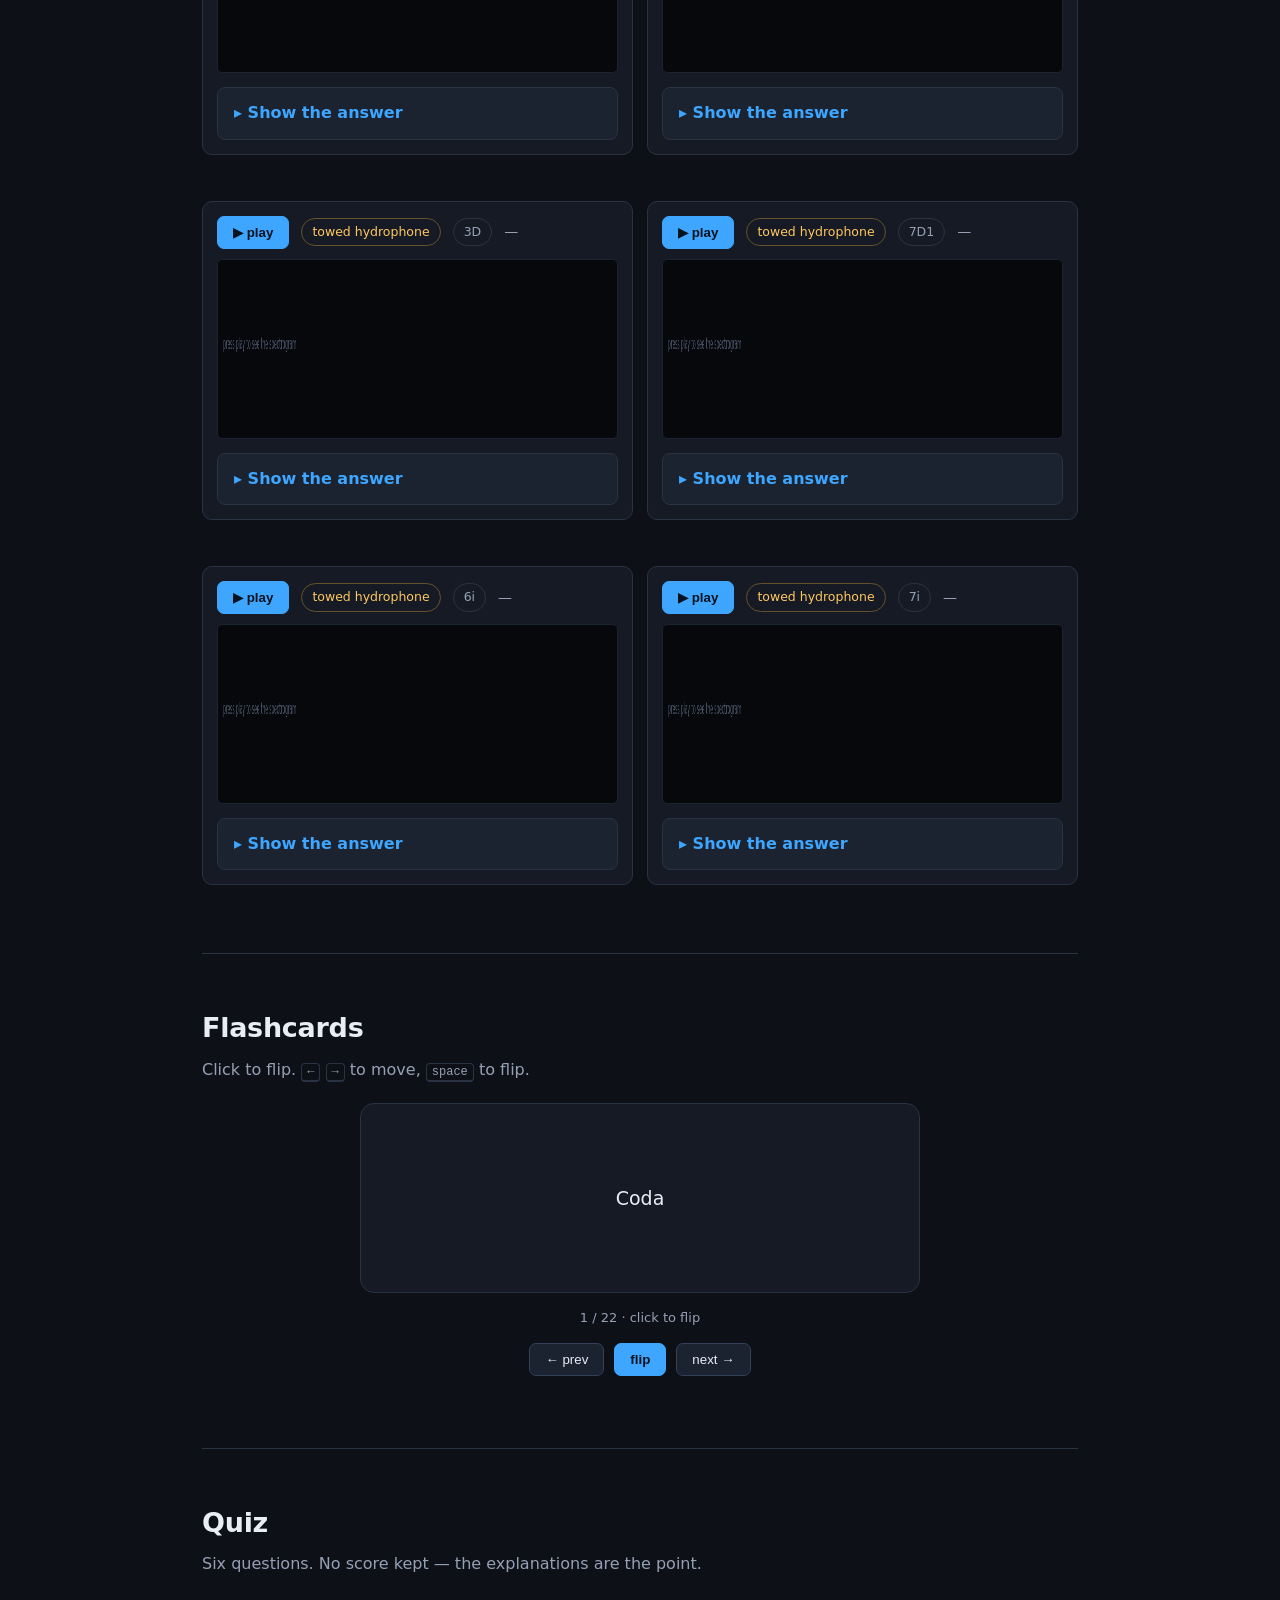
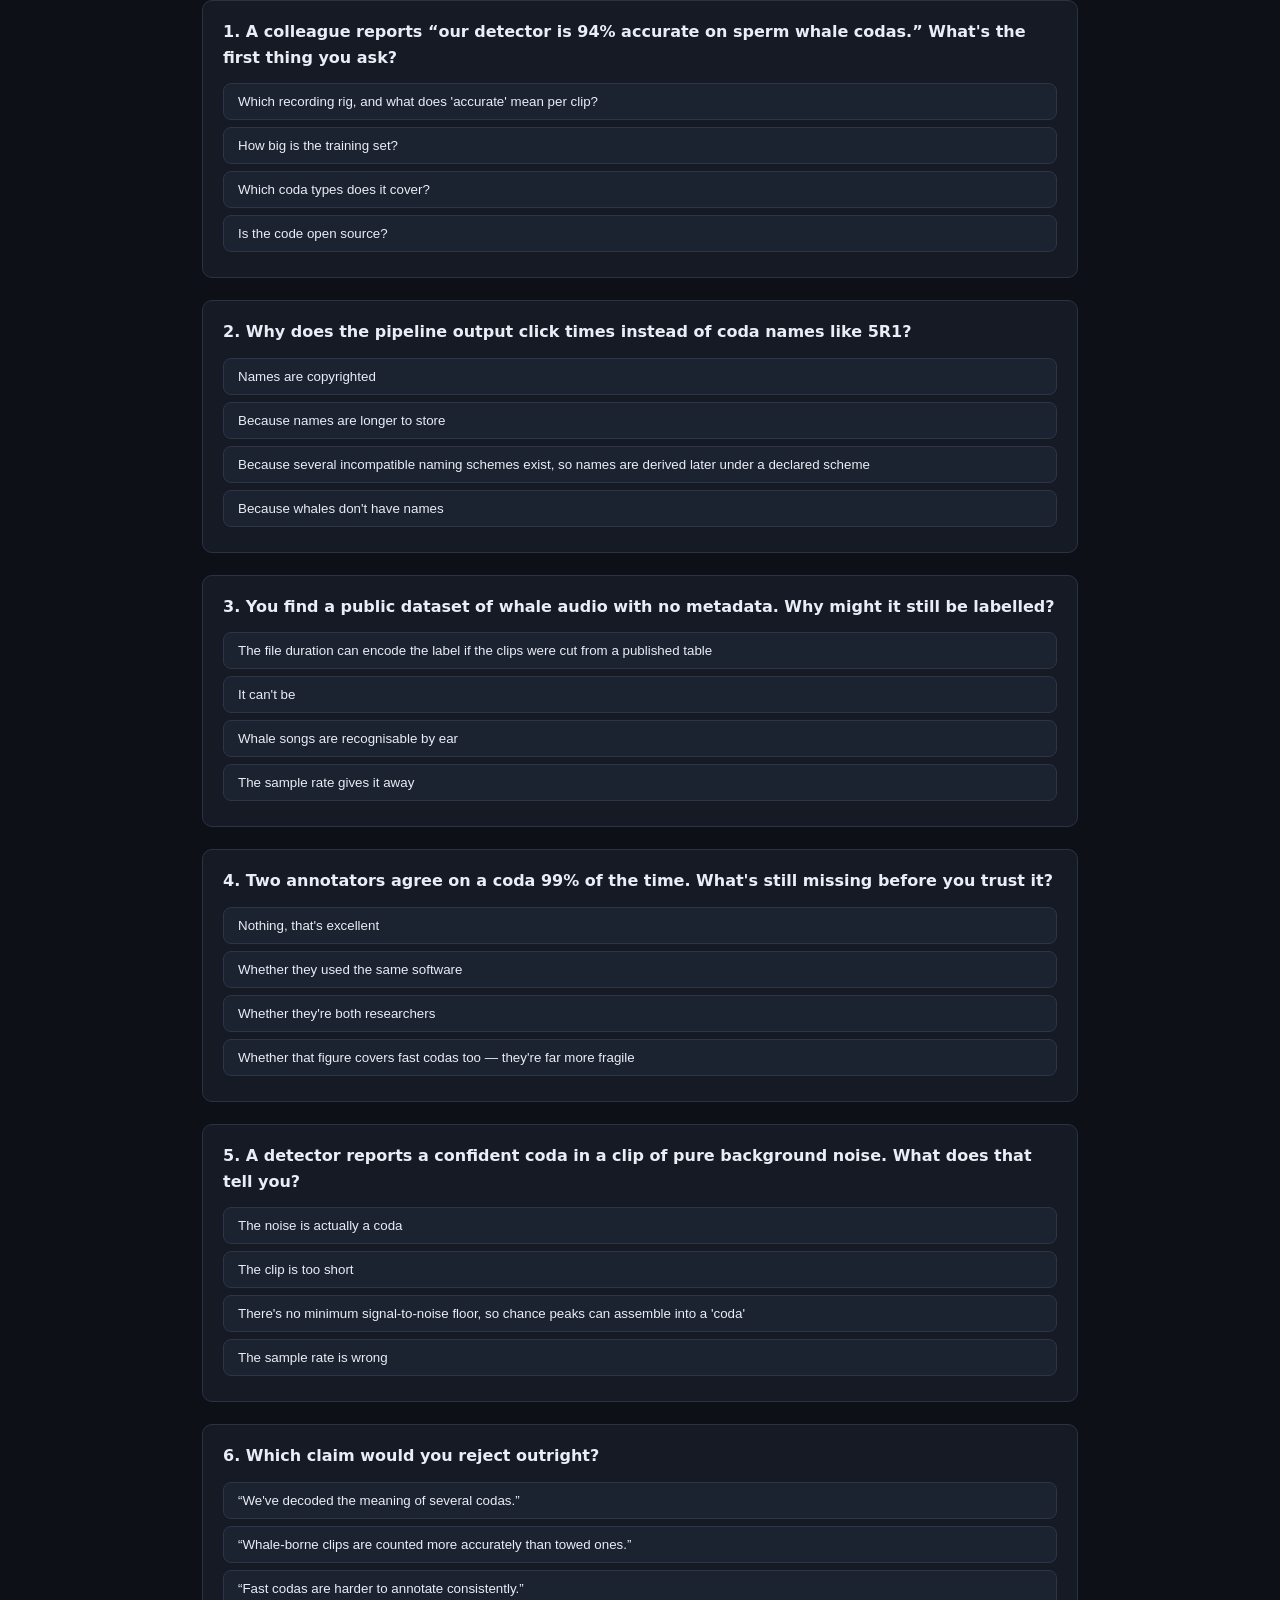
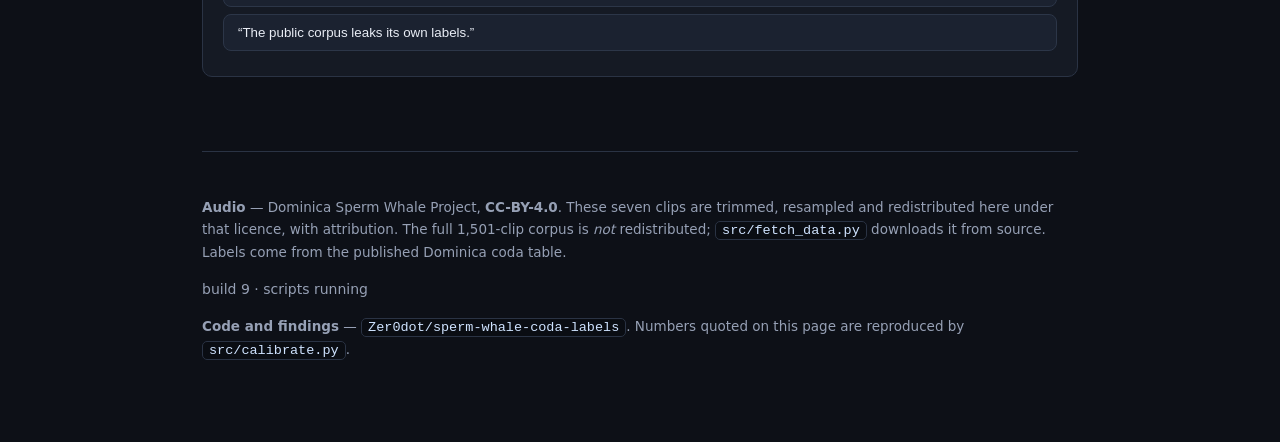
==== commit 83d0b1ef: "Serve with no-store, and stamp the build into the page python -m http.server sends no Cache-Control," ====
--- a/site/index.html
+++ b/site/index.html
@@ -289,6 +289,7 @@
     resampled and redistributed here under that licence, with attribution. The full 1,501-clip
     corpus is <em>not</em> redistributed; <code>src/fetch_data.py</code> downloads it from source.
     Labels come from the published Dominica coda table.</p>
+  <p class="small dim"><span id="build-tag">build 9</span> · <span id="render-tag">script not running</span></p>
   <p><b>Code and findings</b> — <code>Zer0dot/sperm-whale-coda-labels</code>. Numbers quoted on this
     page are reproduced by <code>src/calibrate.py</code>.</p>
 </footer>
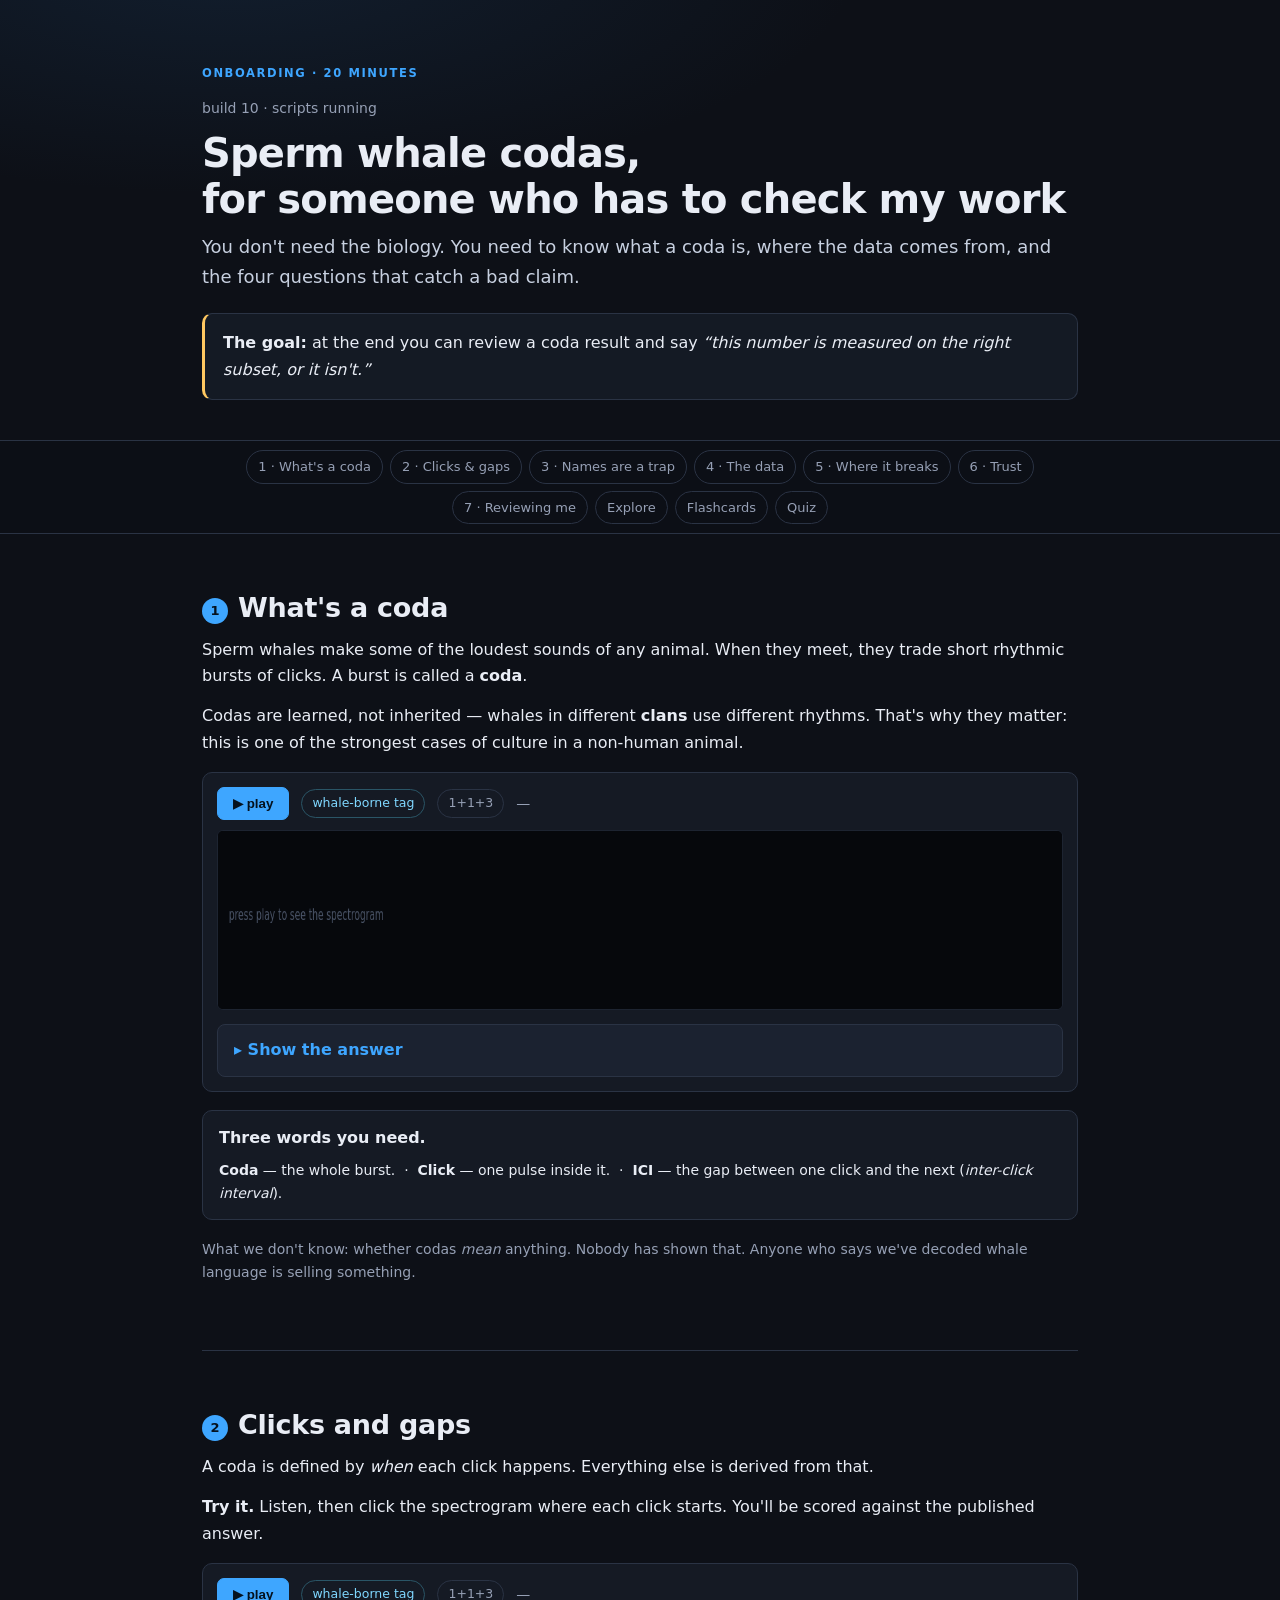
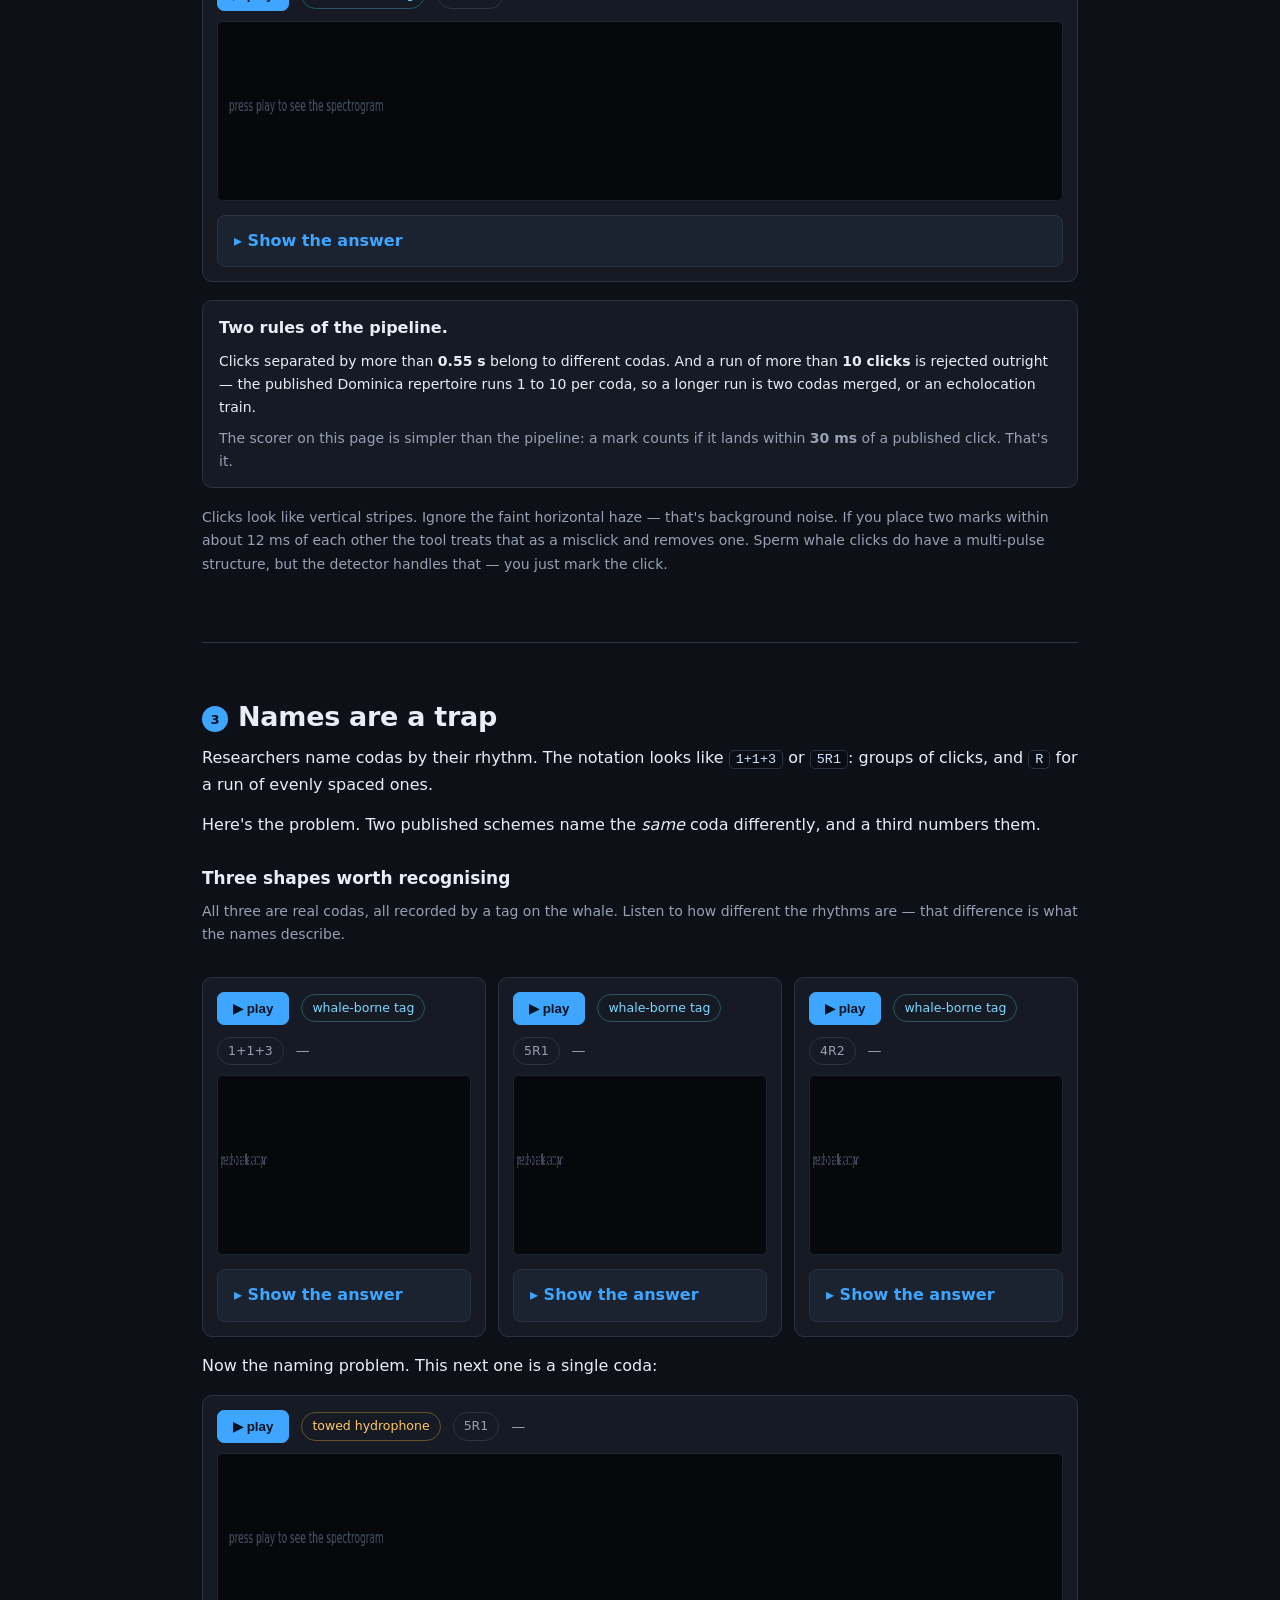
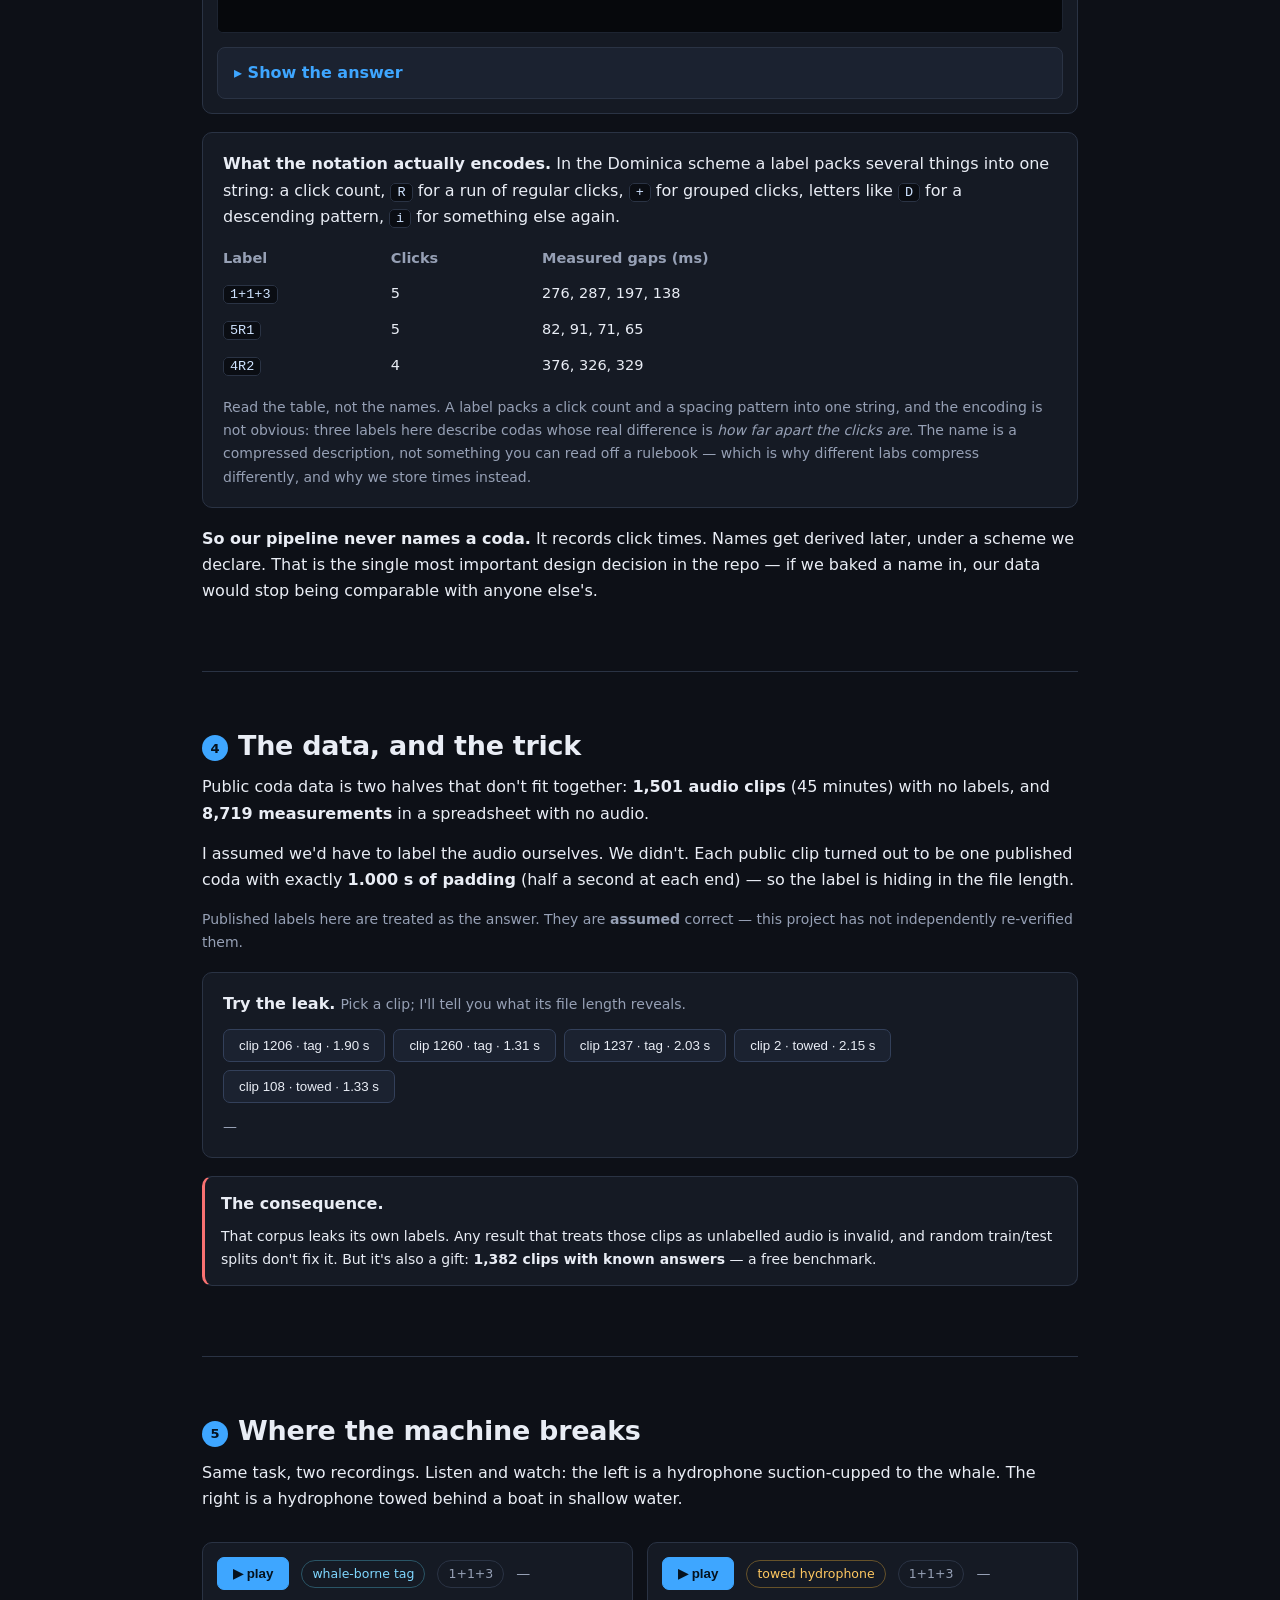
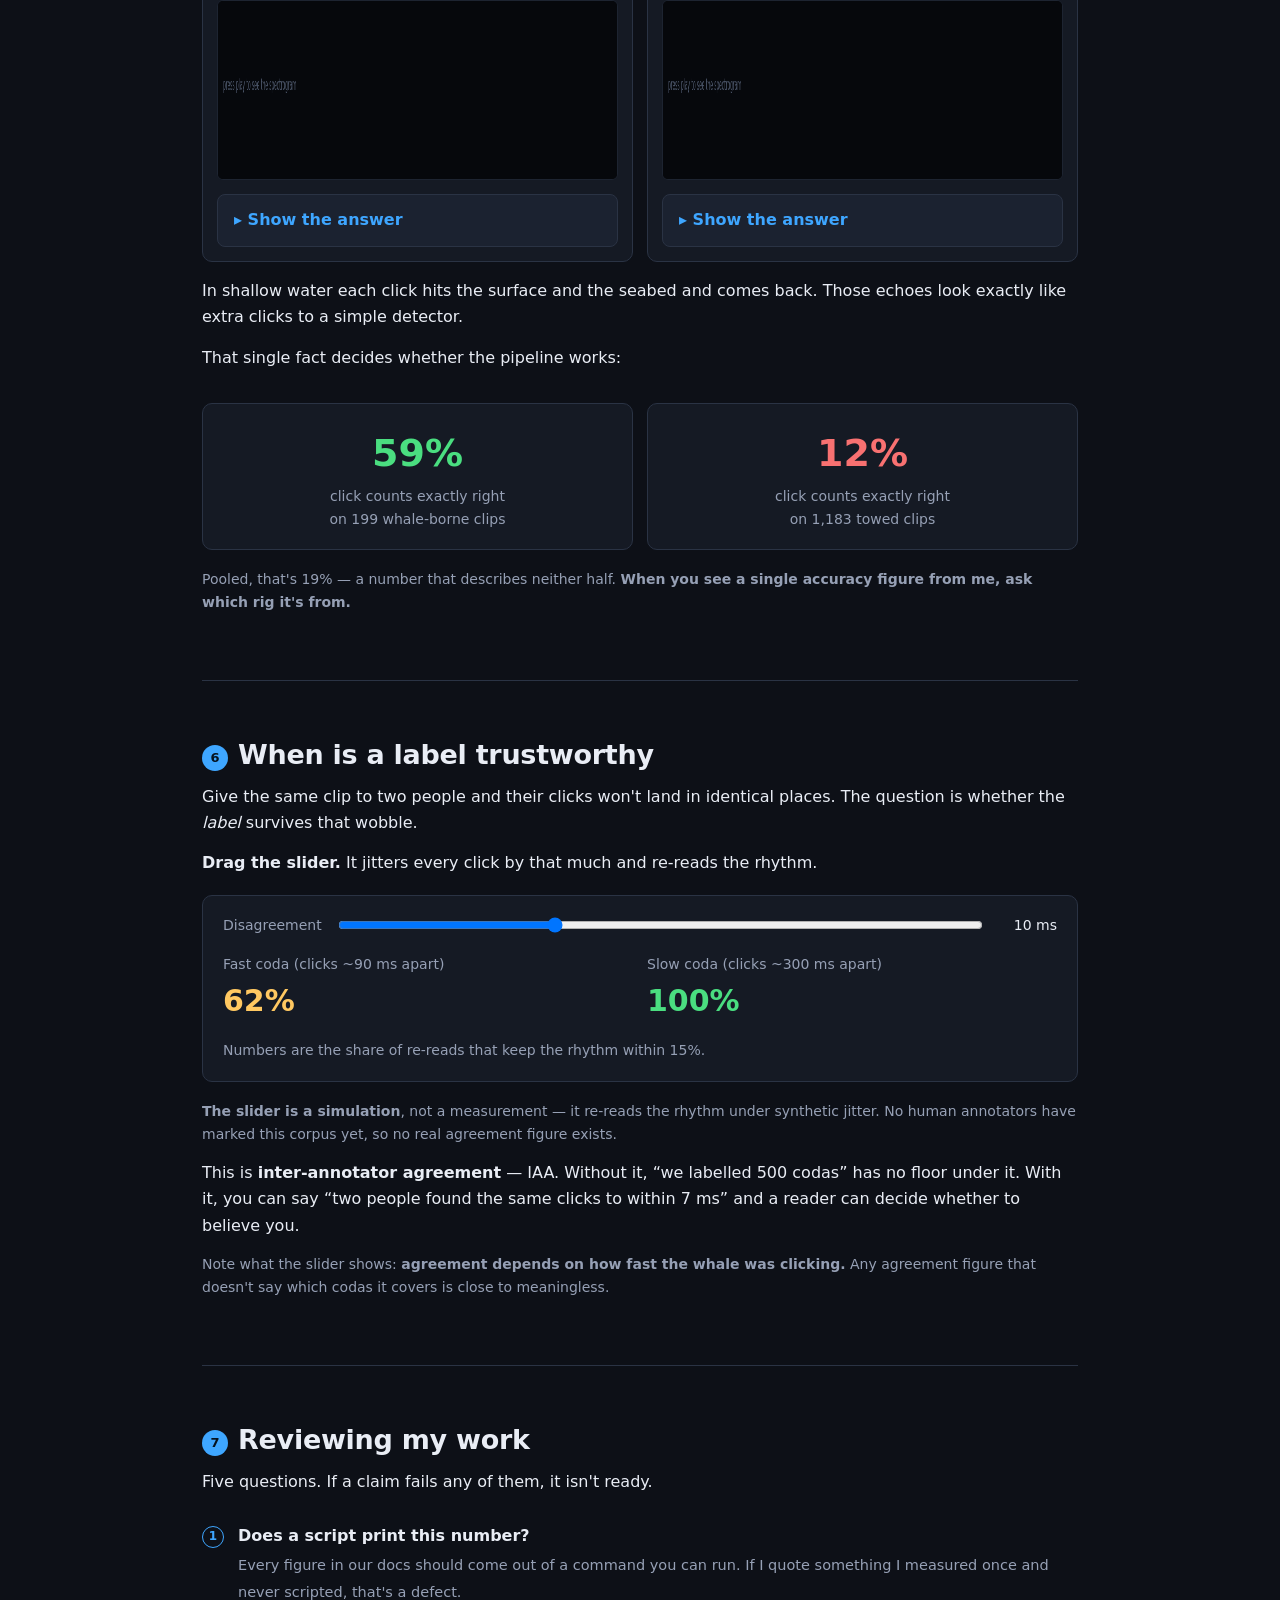
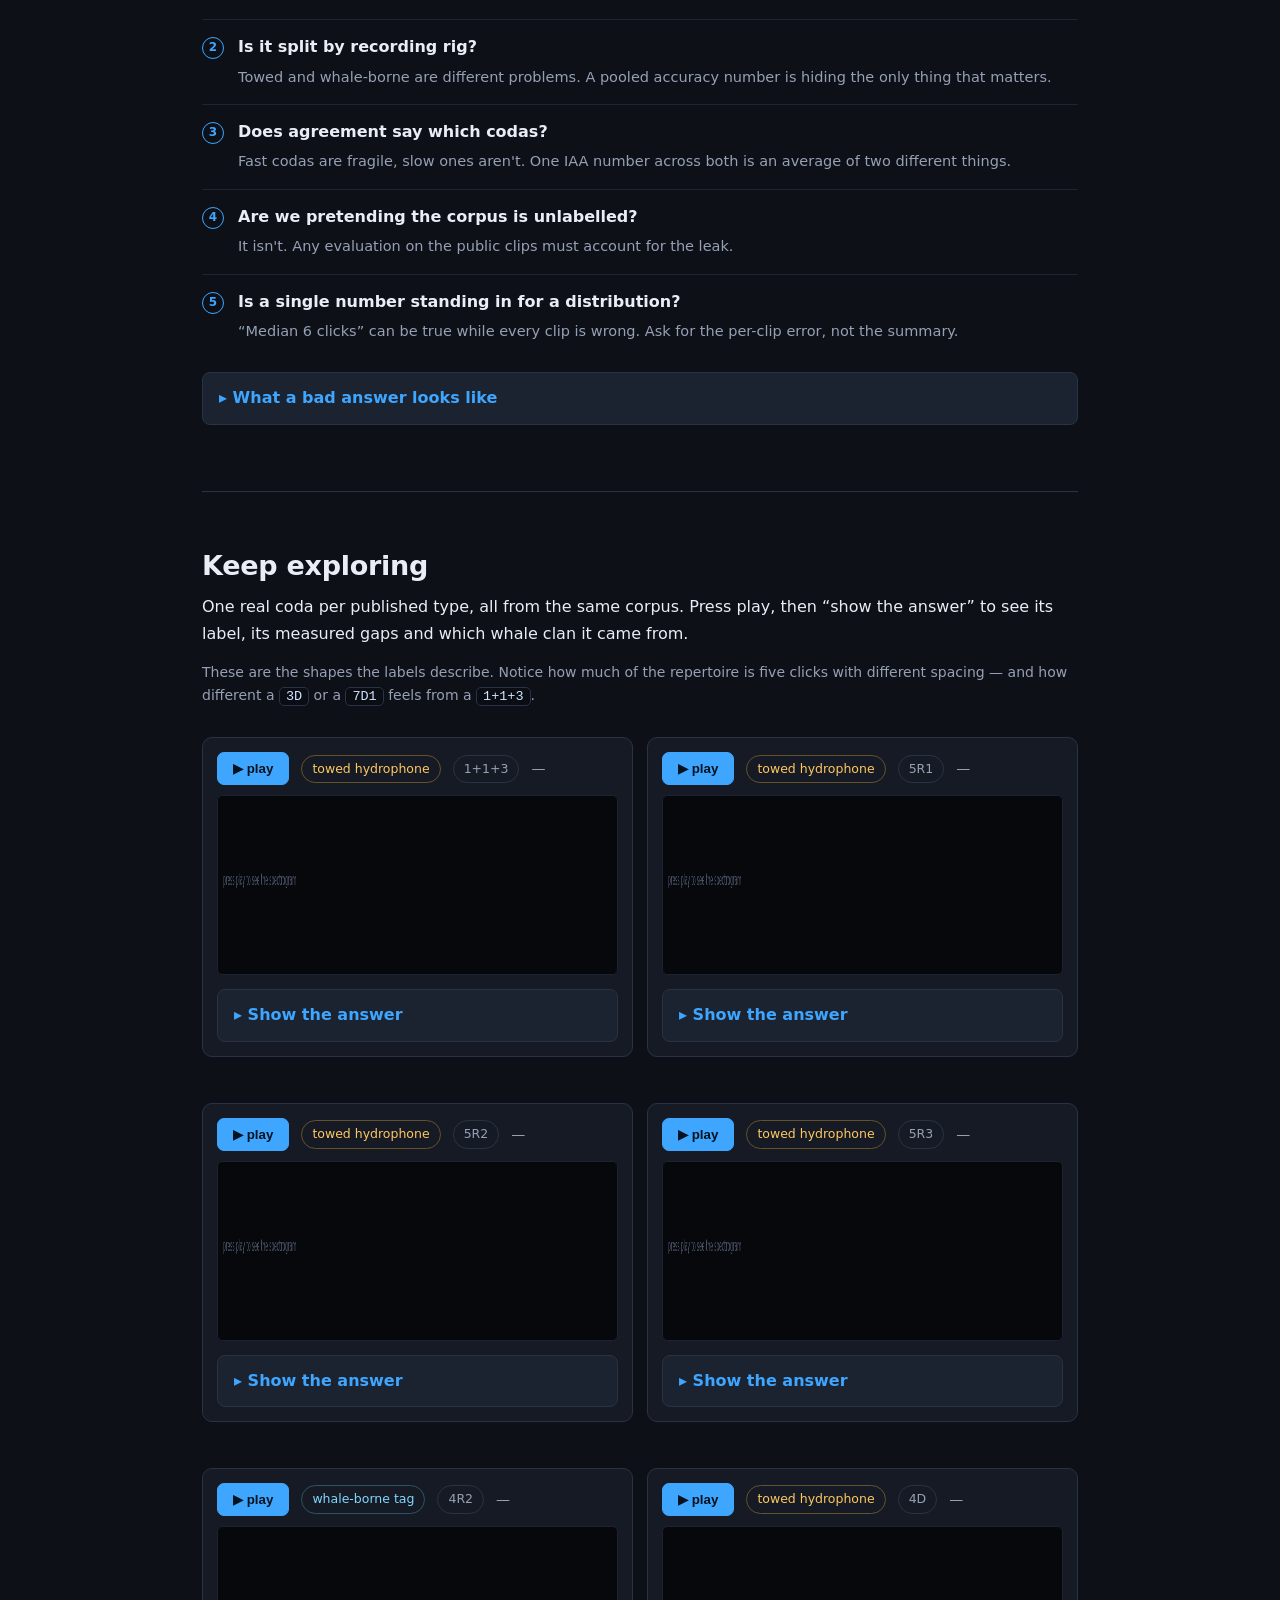
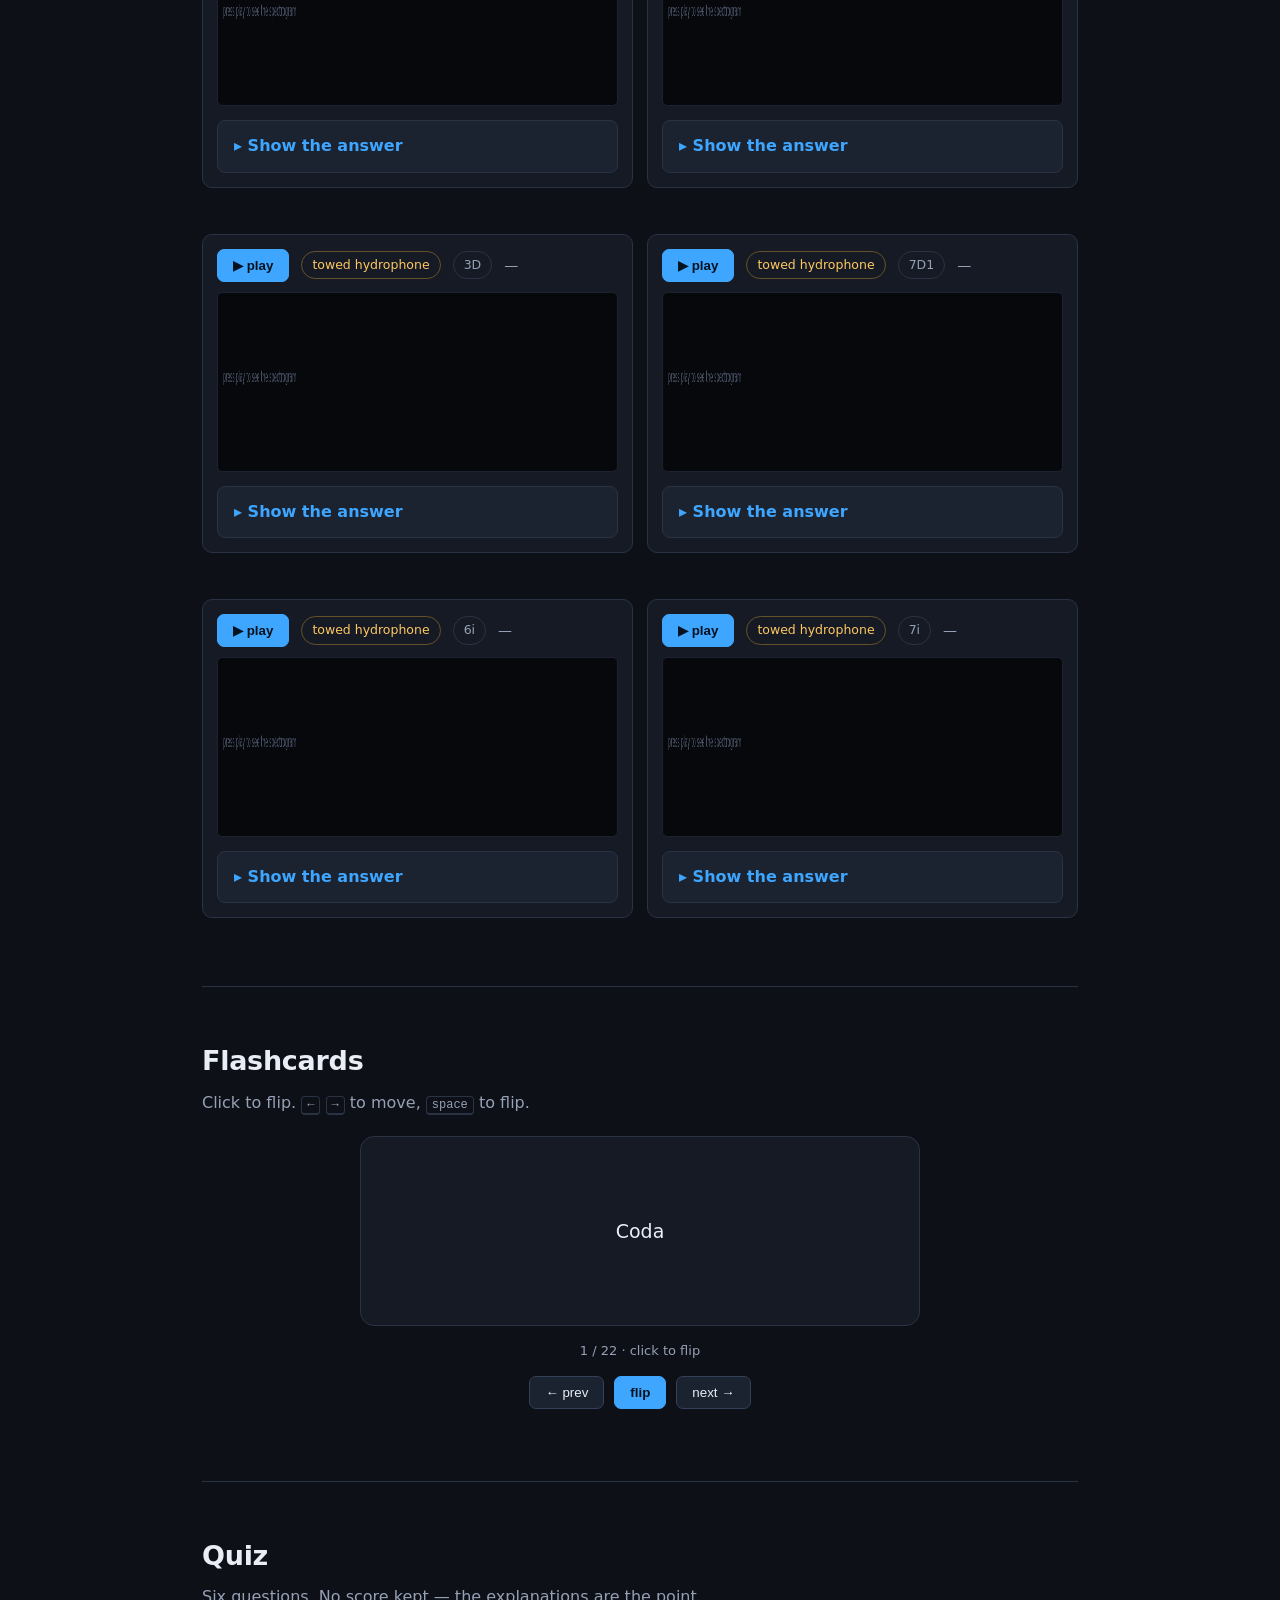
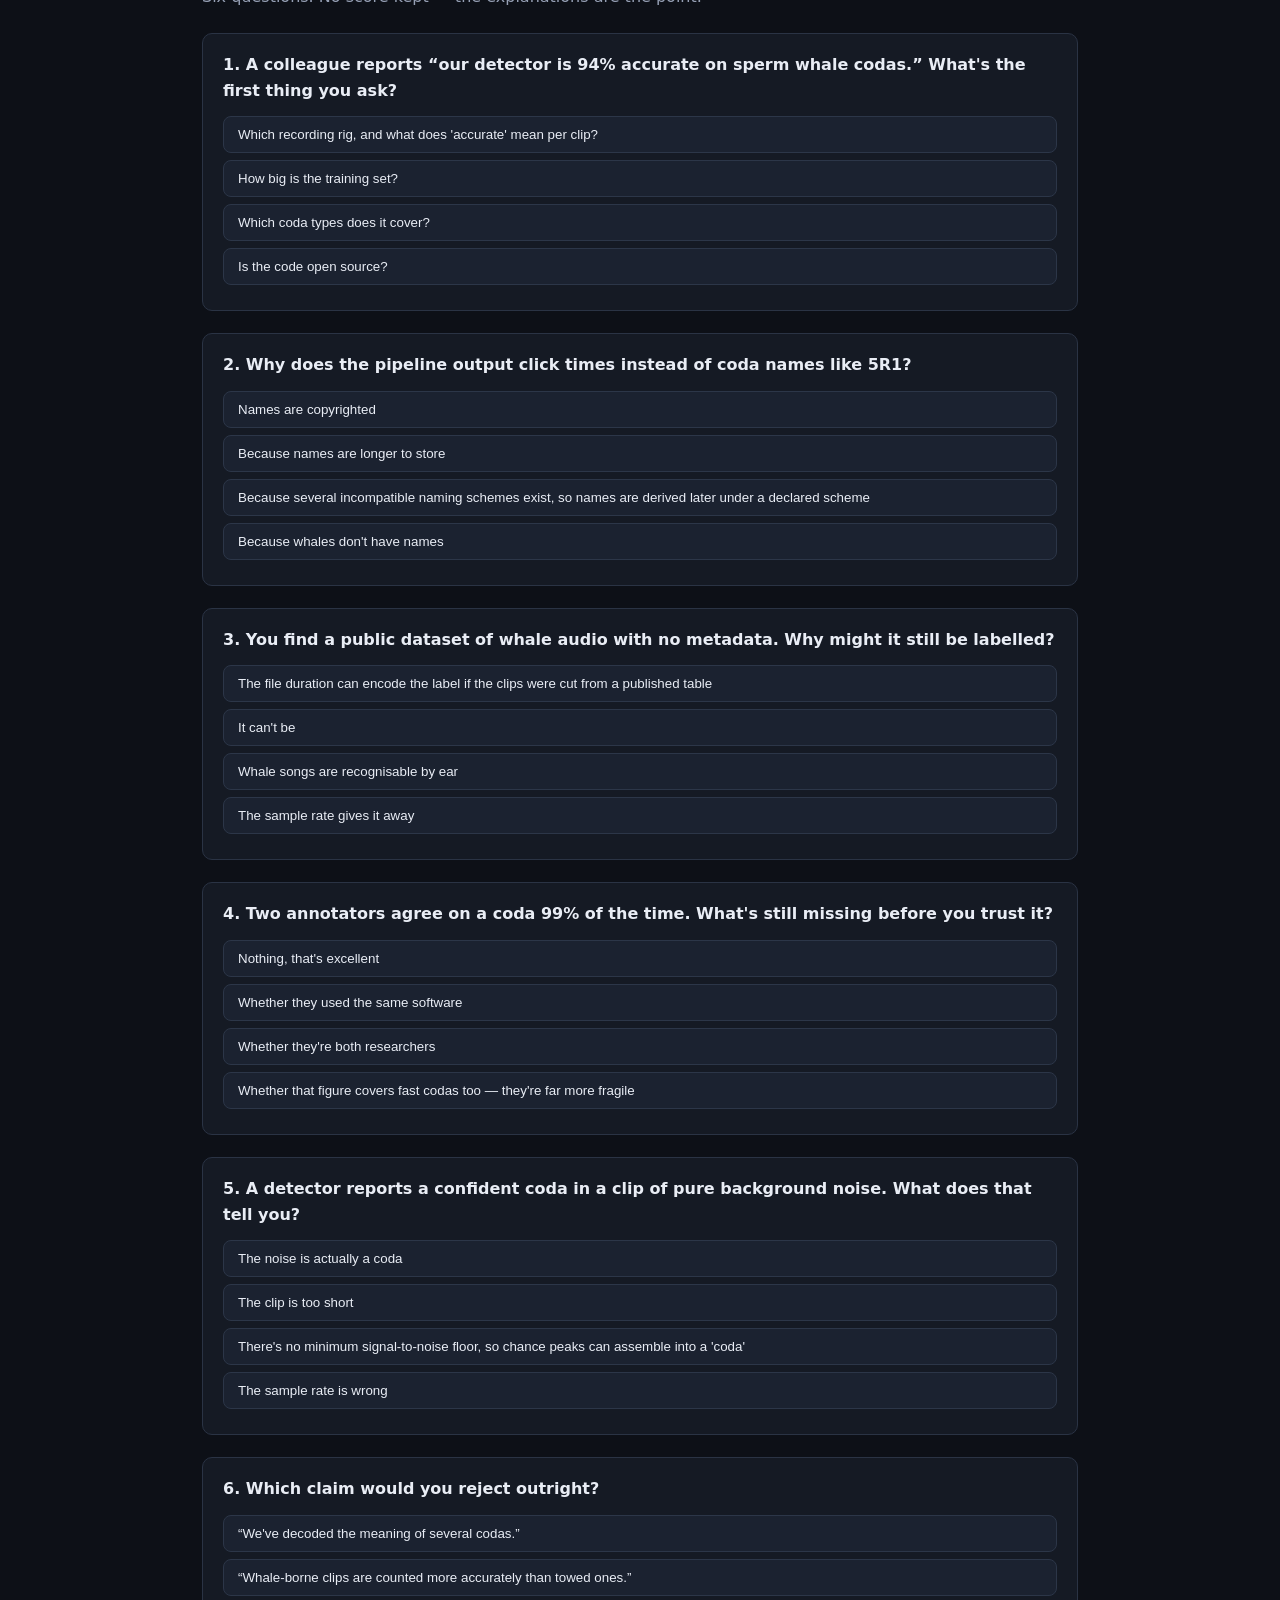
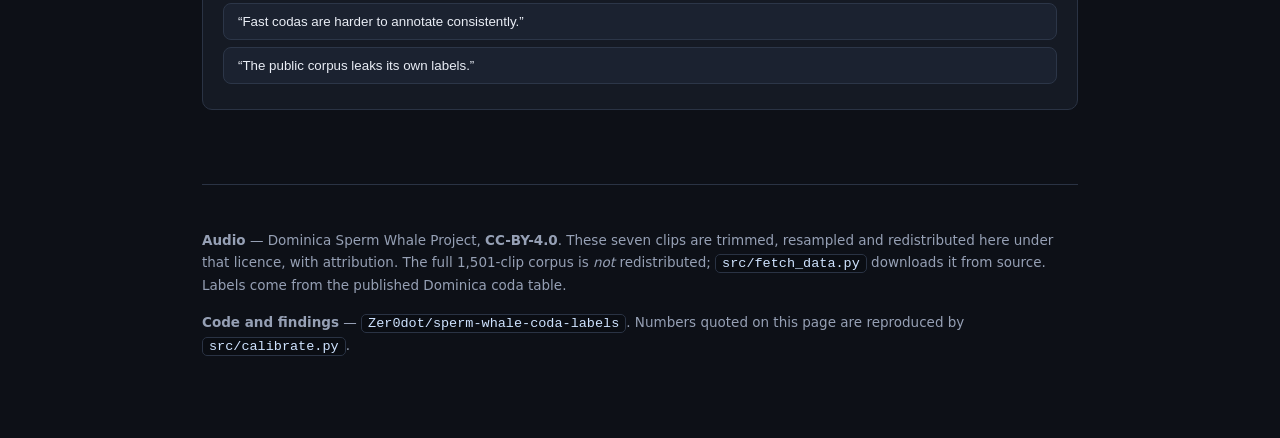
==== commit 2a8bbe90: "Move the build stamp into the hero At the bottom of a long page it needed scrolling to see, which is" ====
--- a/site/index.html
+++ b/site/index.html
@@ -12,6 +12,7 @@
 <header class="hero">
   <div class="wrap">
     <div class="eyebrow">Onboarding · 20 minutes</div>
+    <div class="small dim" style="margin-bottom:10px"><span id="build-tag">build 10</span> · <span id="render-tag">script not running</span></div>
     <h1>Sperm whale codas,<br>for someone who has to check my work</h1>
     <p class="lead">You don't need the biology. You need to know what a coda is, where the
       data comes from, and the four questions that catch a bad claim.</p>
@@ -289,7 +290,6 @@
     resampled and redistributed here under that licence, with attribution. The full 1,501-clip
     corpus is <em>not</em> redistributed; <code>src/fetch_data.py</code> downloads it from source.
     Labels come from the published Dominica coda table.</p>
-  <p class="small dim"><span id="build-tag">build 9</span> · <span id="render-tag">script not running</span></p>
   <p><b>Code and findings</b> — <code>Zer0dot/sperm-whale-coda-labels</code>. Numbers quoted on this
     page are reproduced by <code>src/calibrate.py</code>.</p>
 </footer>
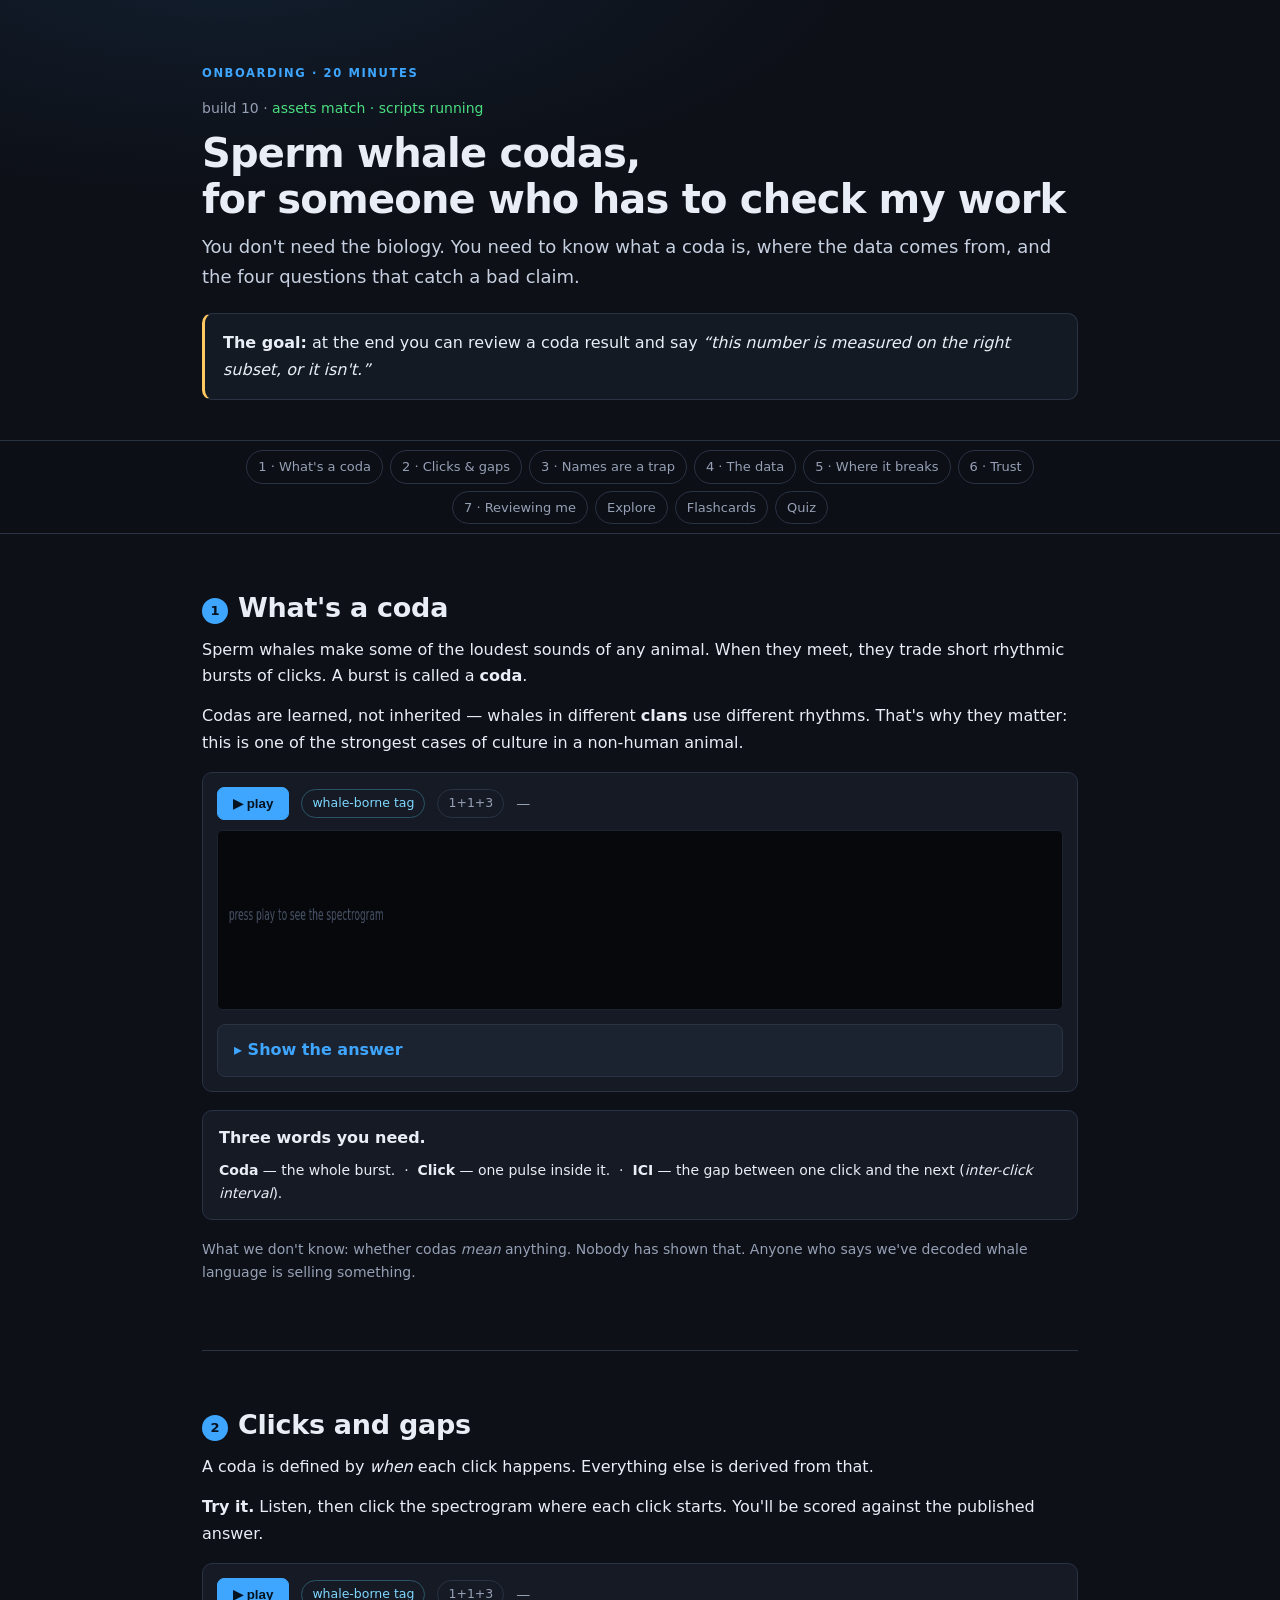
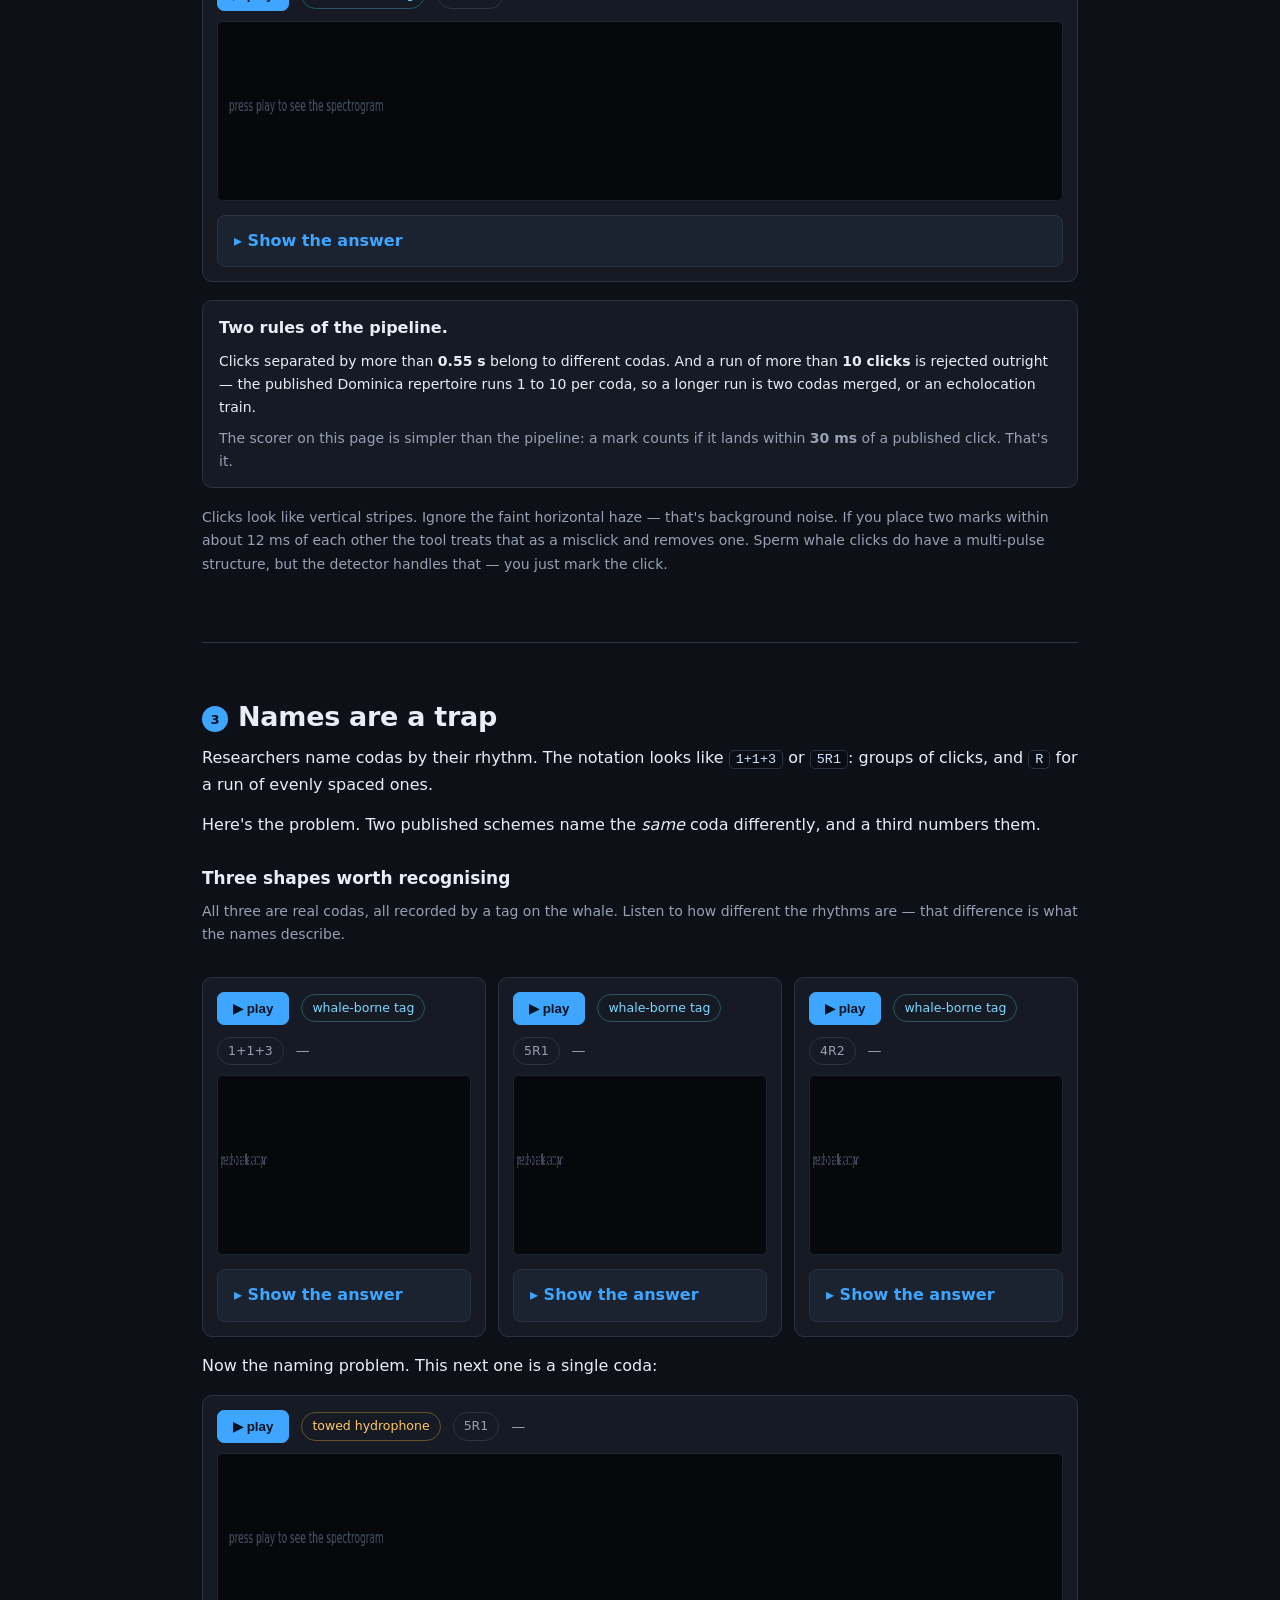
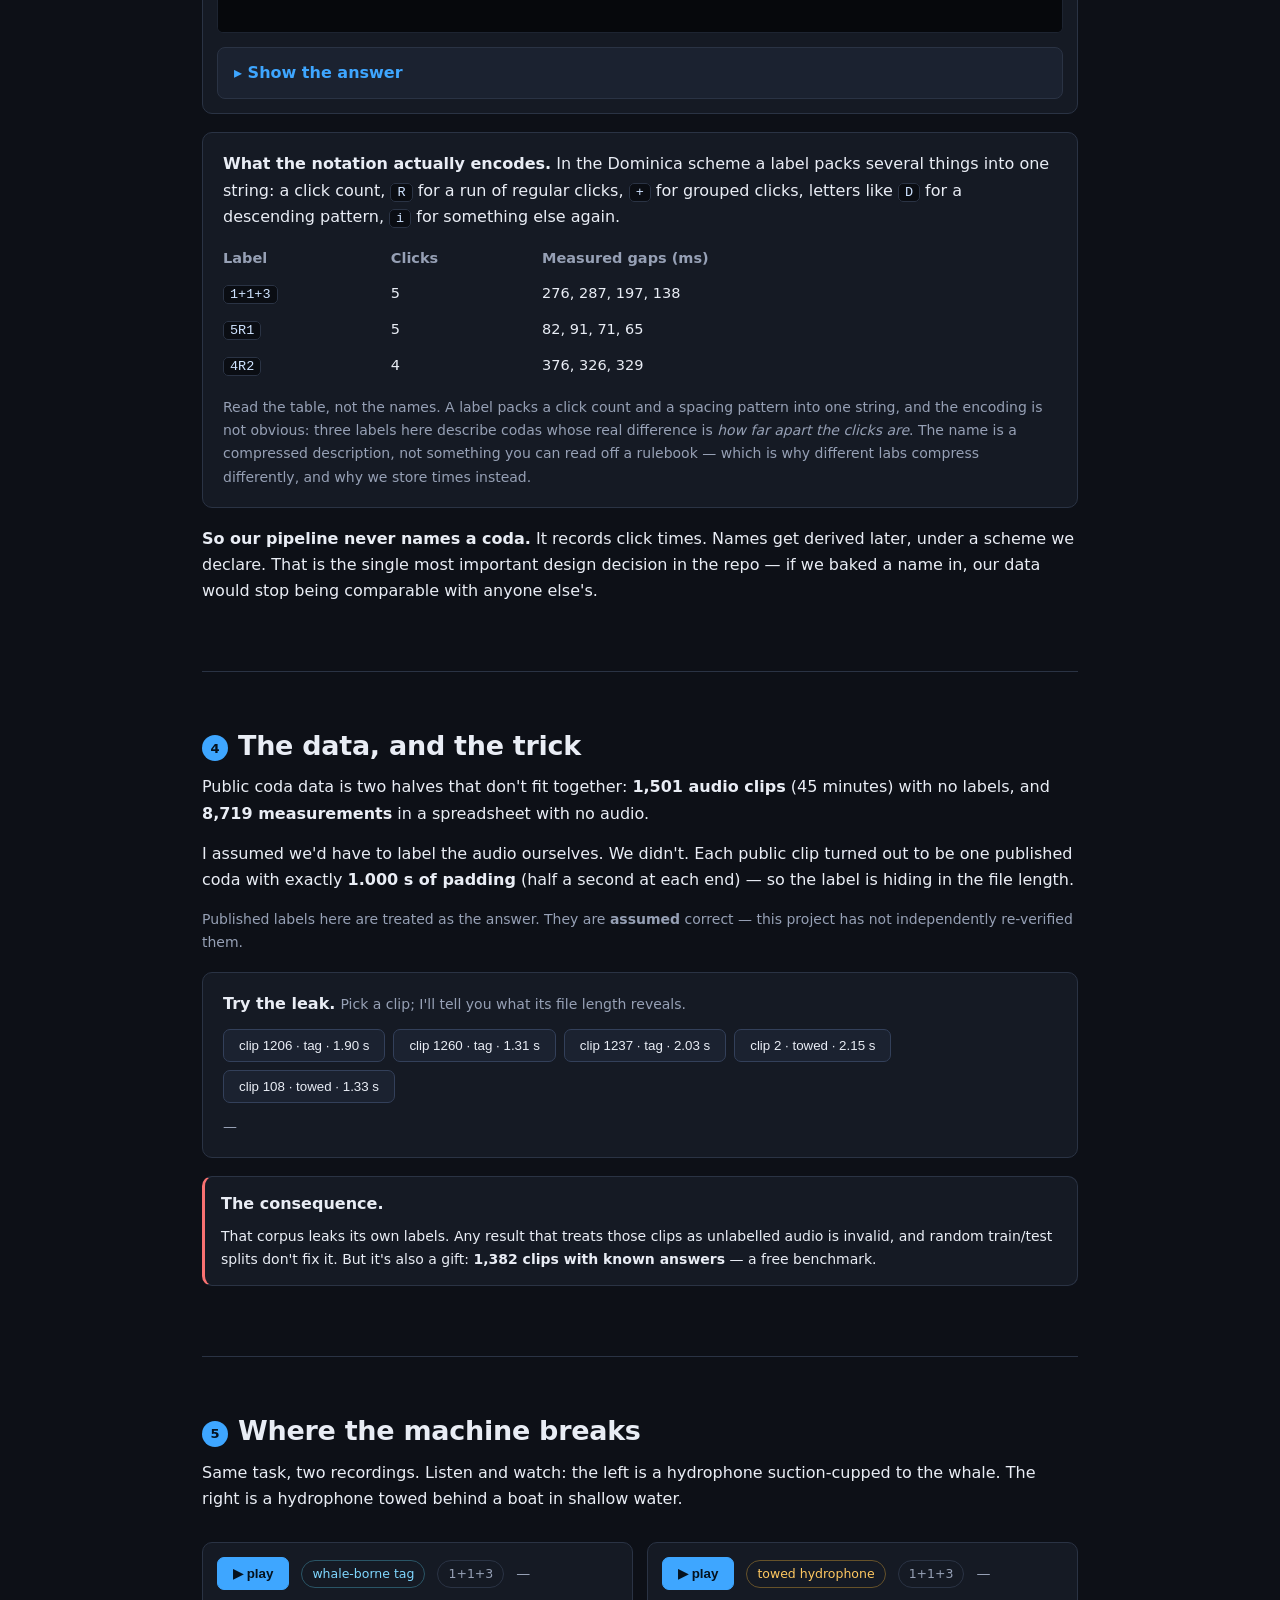
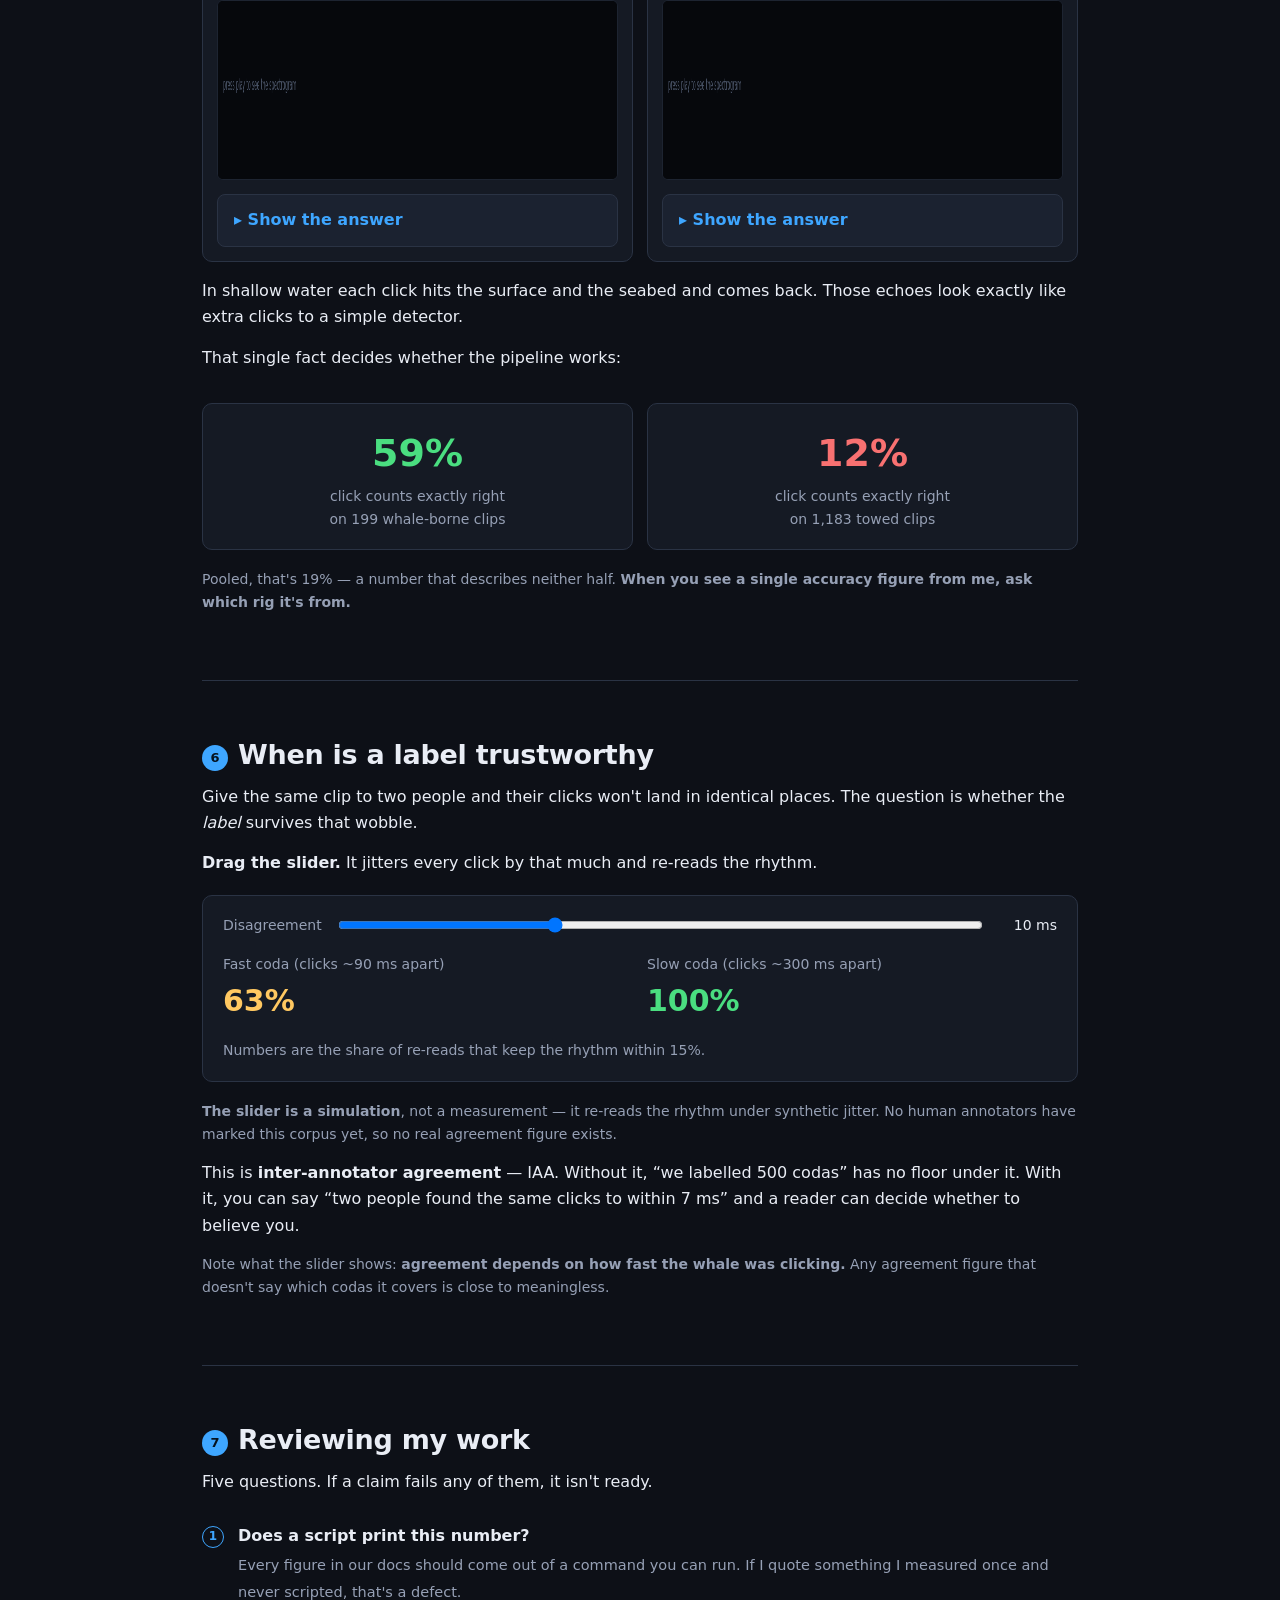
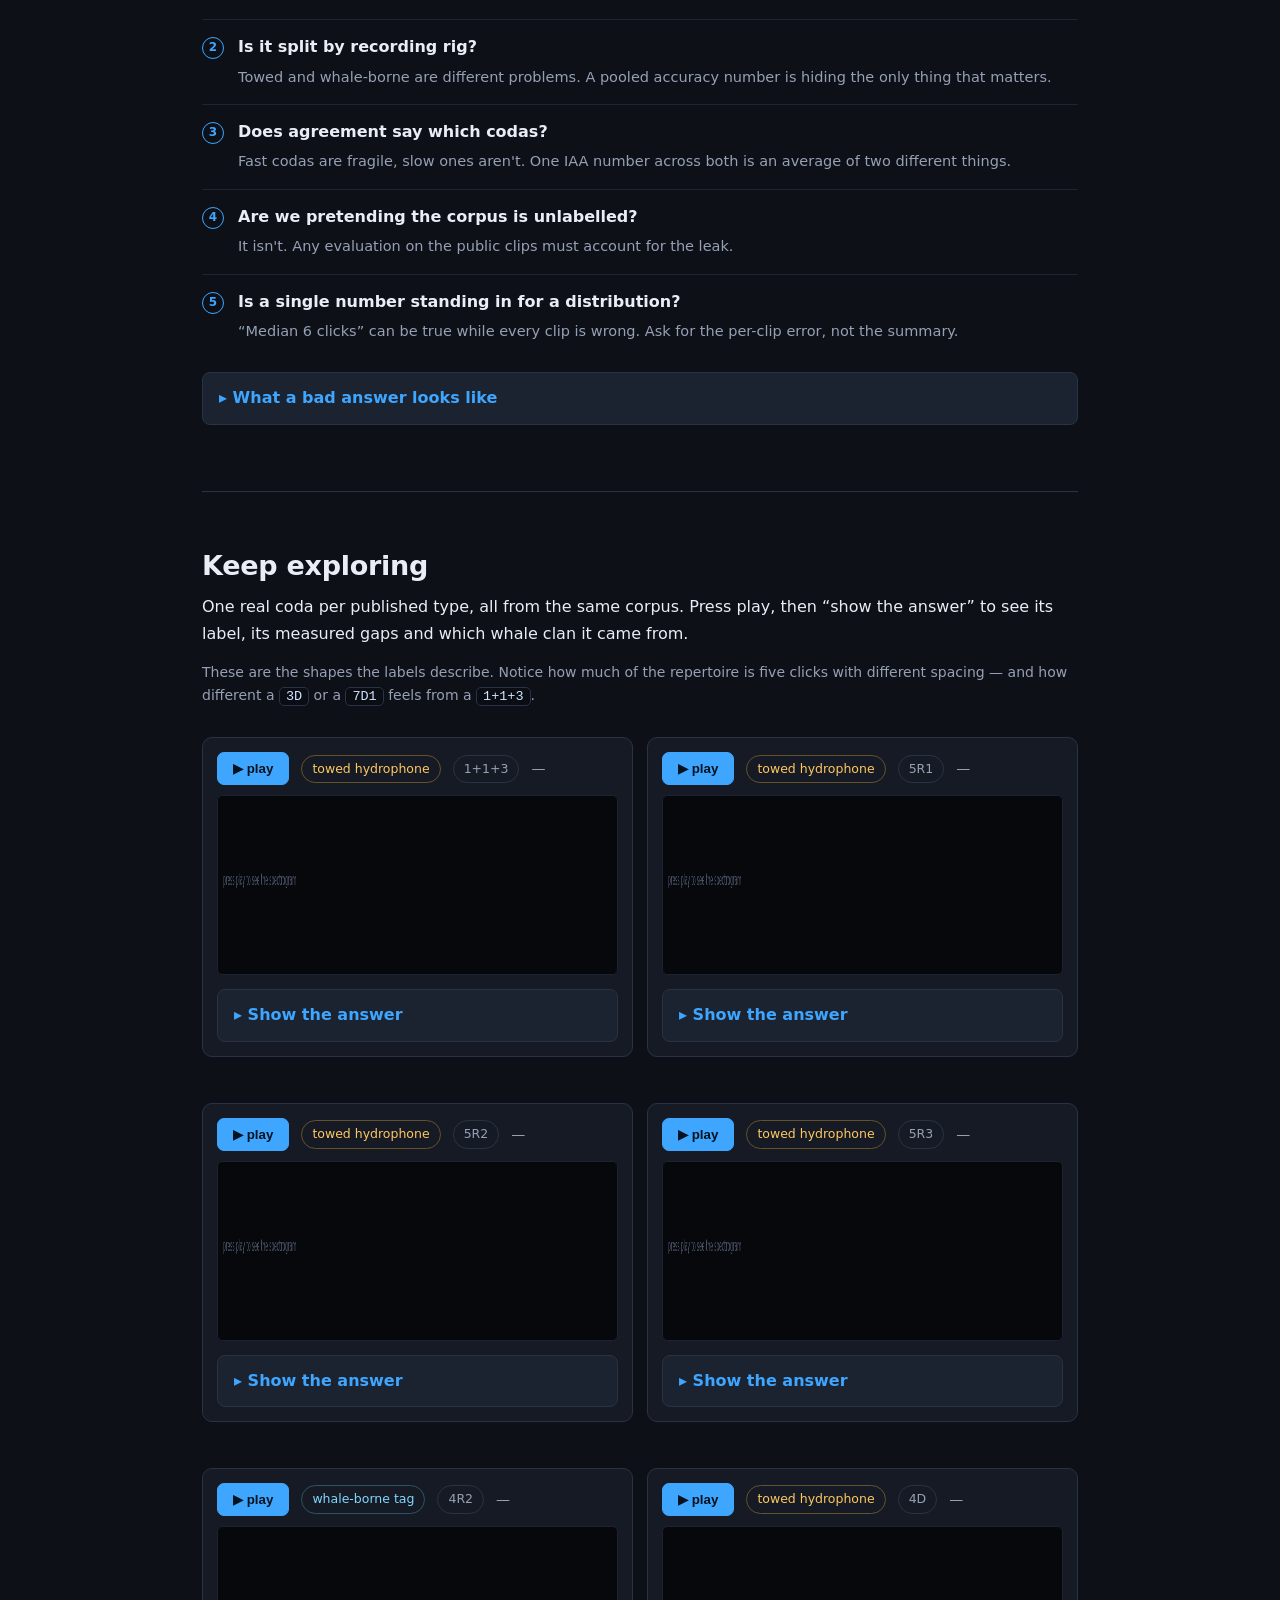
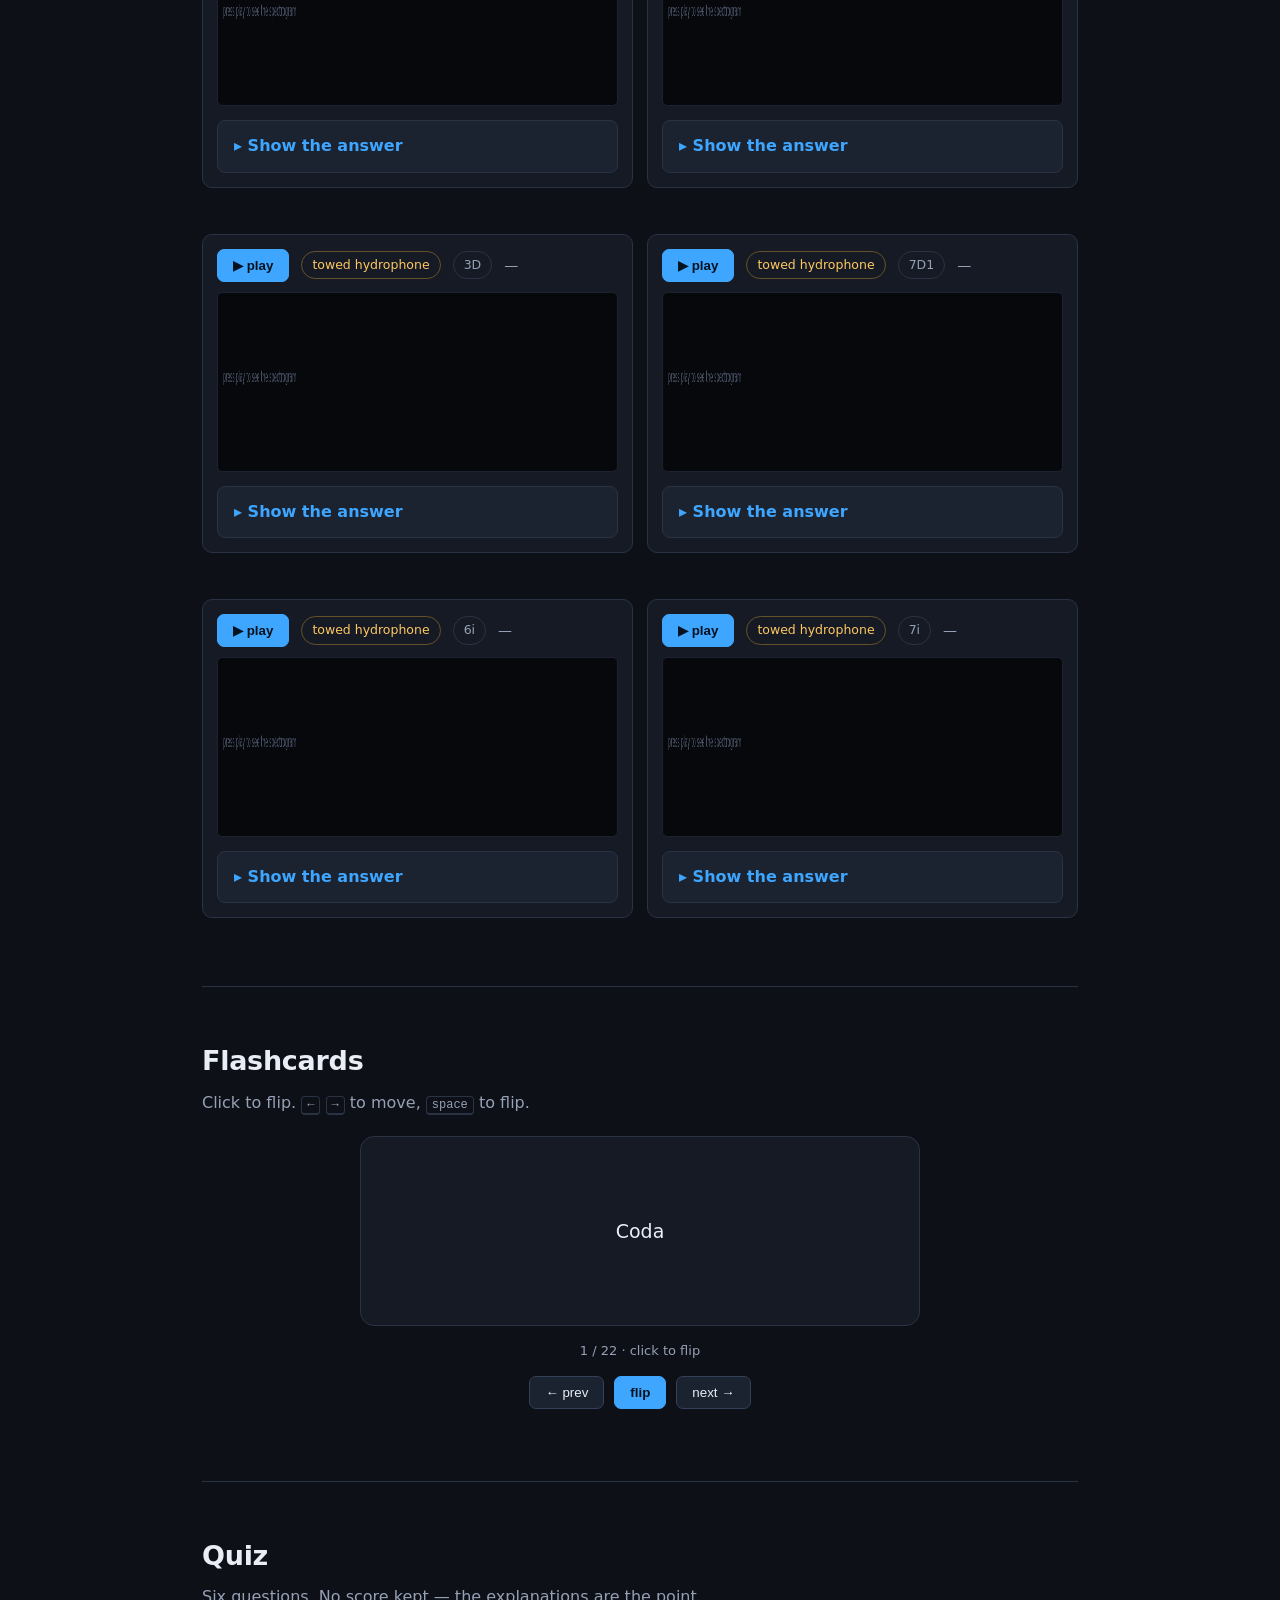
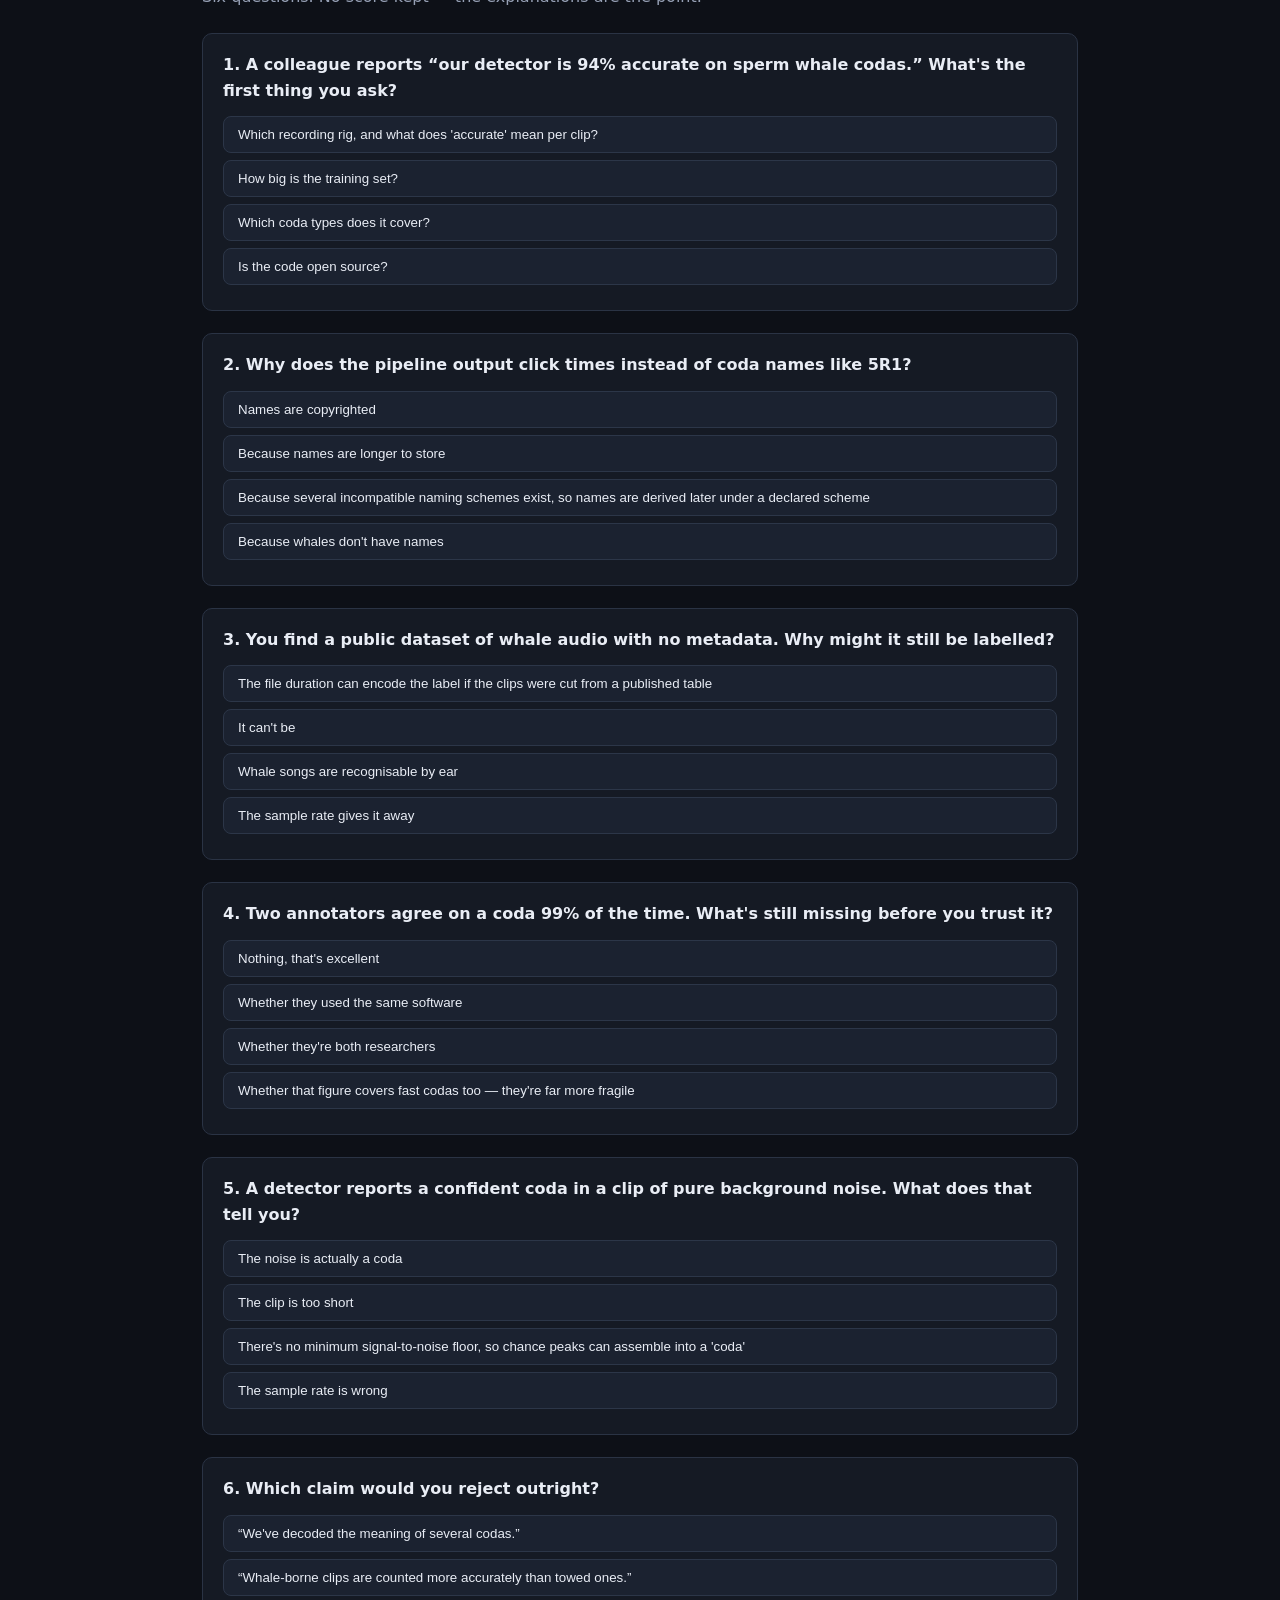
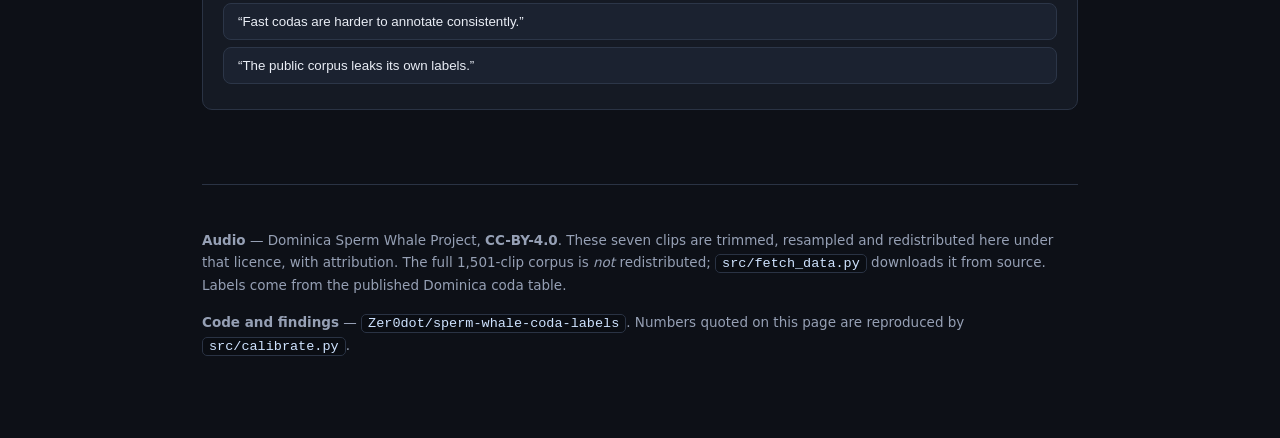
==== commit 82850170: "Stop printing the build number twice in the hero The static span already shows the HTML's build; the" ====
--- a/site/index.html
+++ b/site/index.html
@@ -12,7 +12,7 @@
 <header class="hero">
   <div class="wrap">
     <div class="eyebrow">Onboarding · 20 minutes</div>
-    <div class="small dim" style="margin-bottom:10px"><span id="build-tag">build 10</span> · <span id="render-tag">script not running</span></div>
+    <div class="small dim" style="margin-bottom:10px"><span id="build-tag">build 10</span> · <span id="render-tag">scripts did not start</span></div>
     <h1>Sperm whale codas,<br>for someone who has to check my work</h1>
     <p class="lead">You don't need the biology. You need to know what a coda is, where the
       data comes from, and the four questions that catch a bad claim.</p>
--- a/site/style.css
+++ b/site/style.css
@@ -137,3 +137,5 @@
   color:#05121f;border:0;border-radius:99px;padding:11px 18px;font:600 14px inherit;
   cursor:pointer;box-shadow:0 6px 24px #0009}
 .showall:hover{filter:brightness(1.08)}
+
+/* build:10 */
